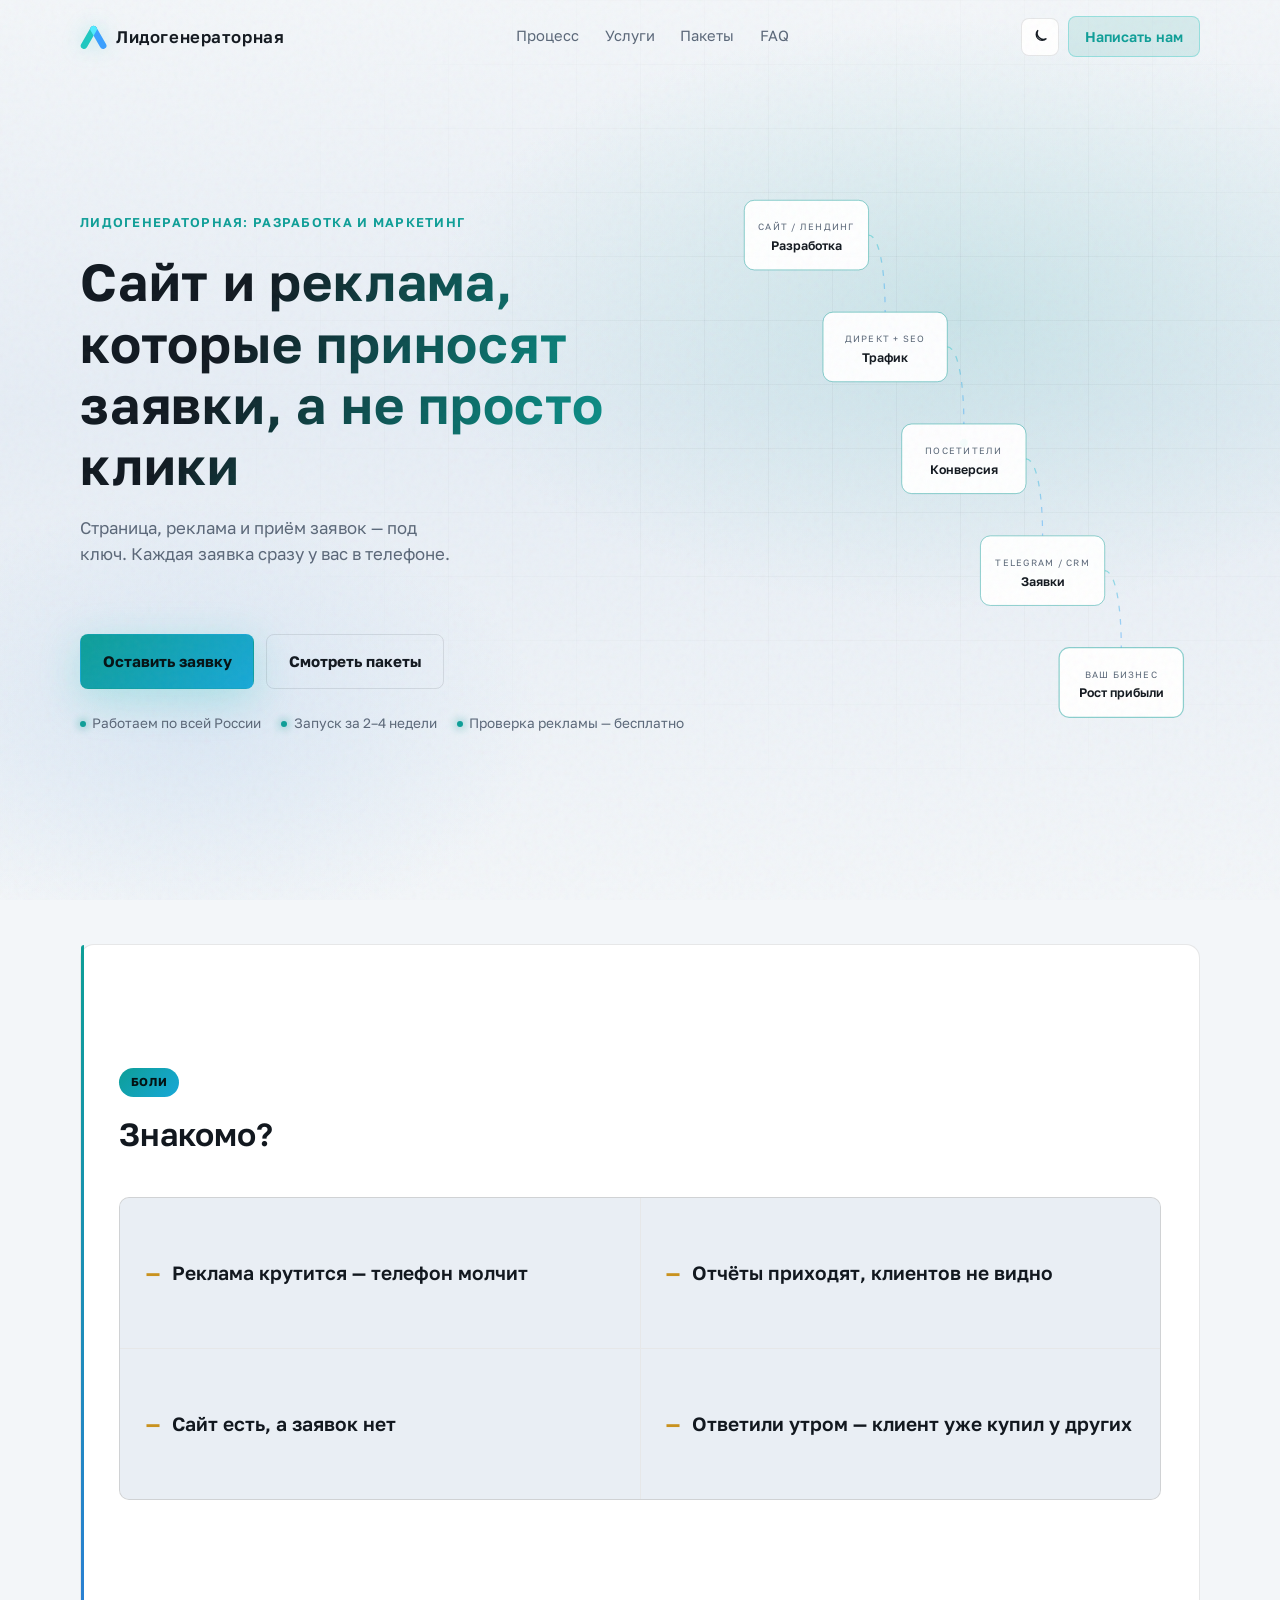
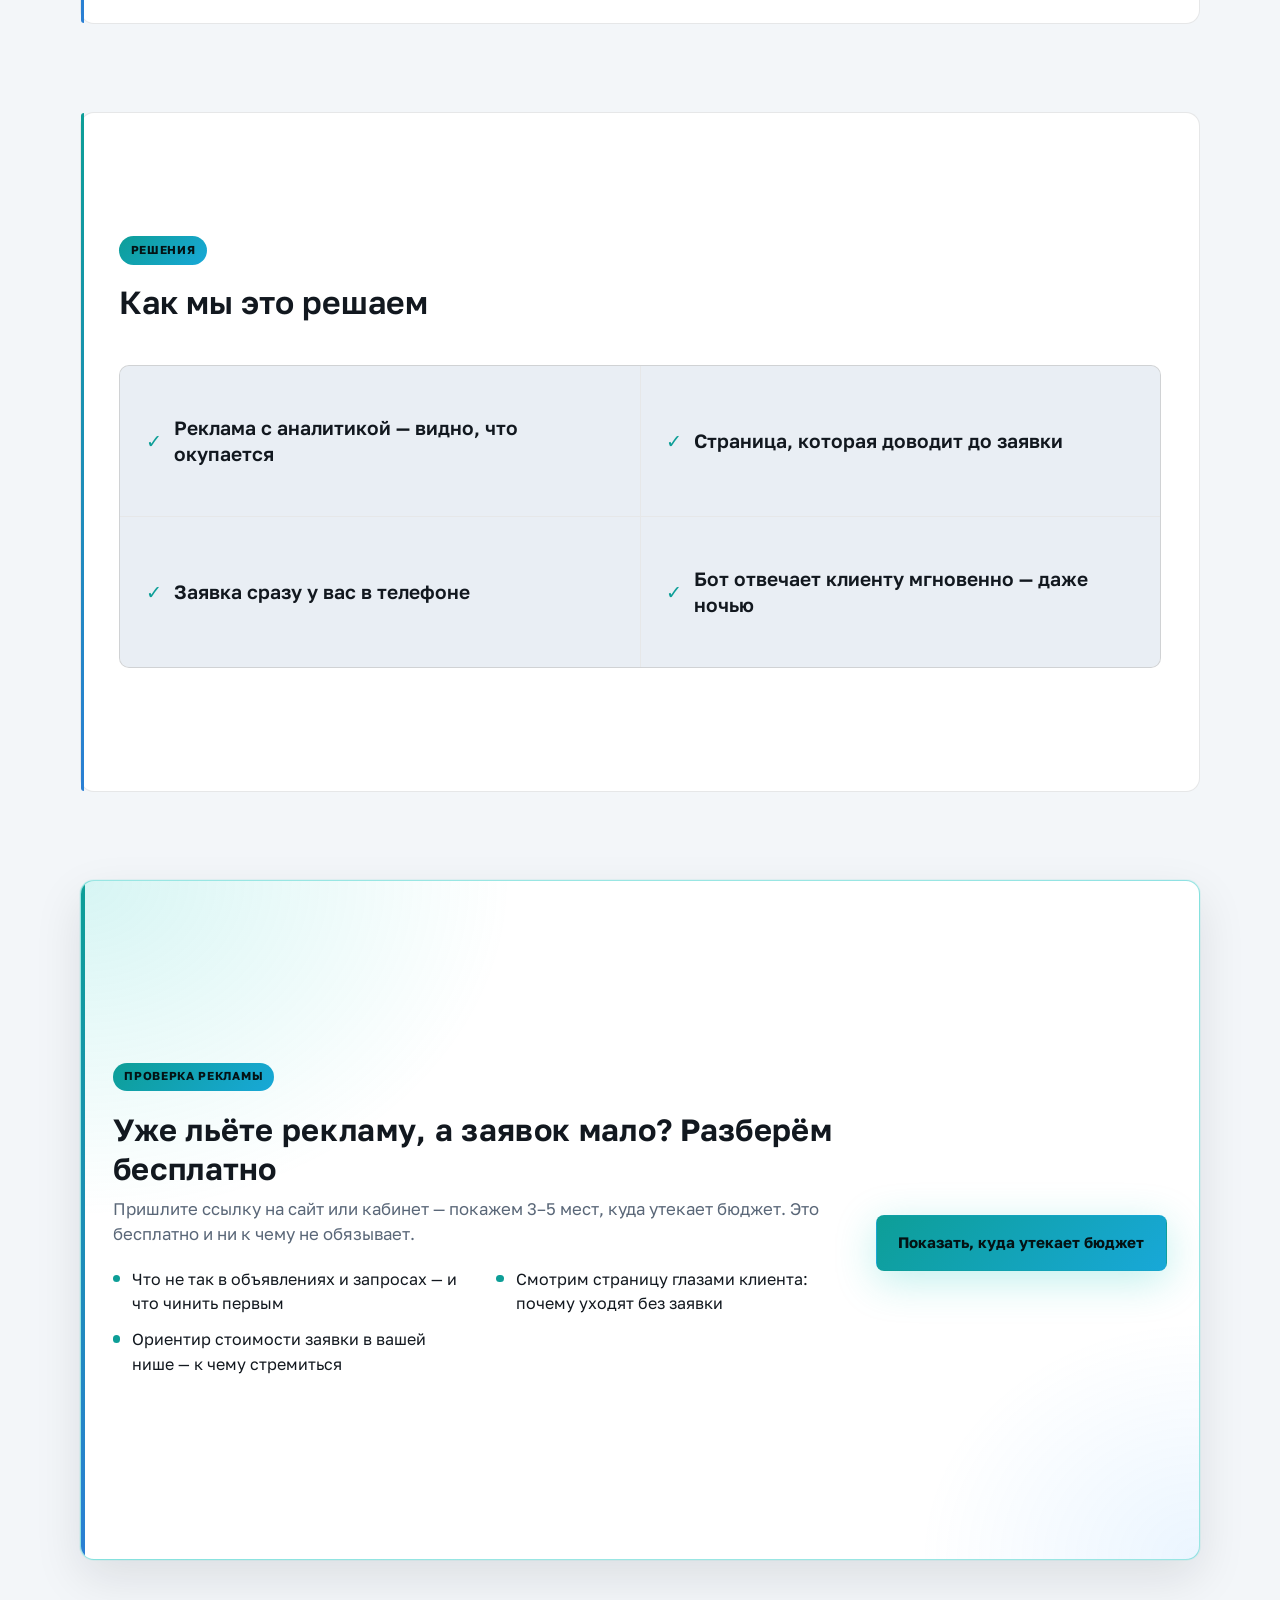
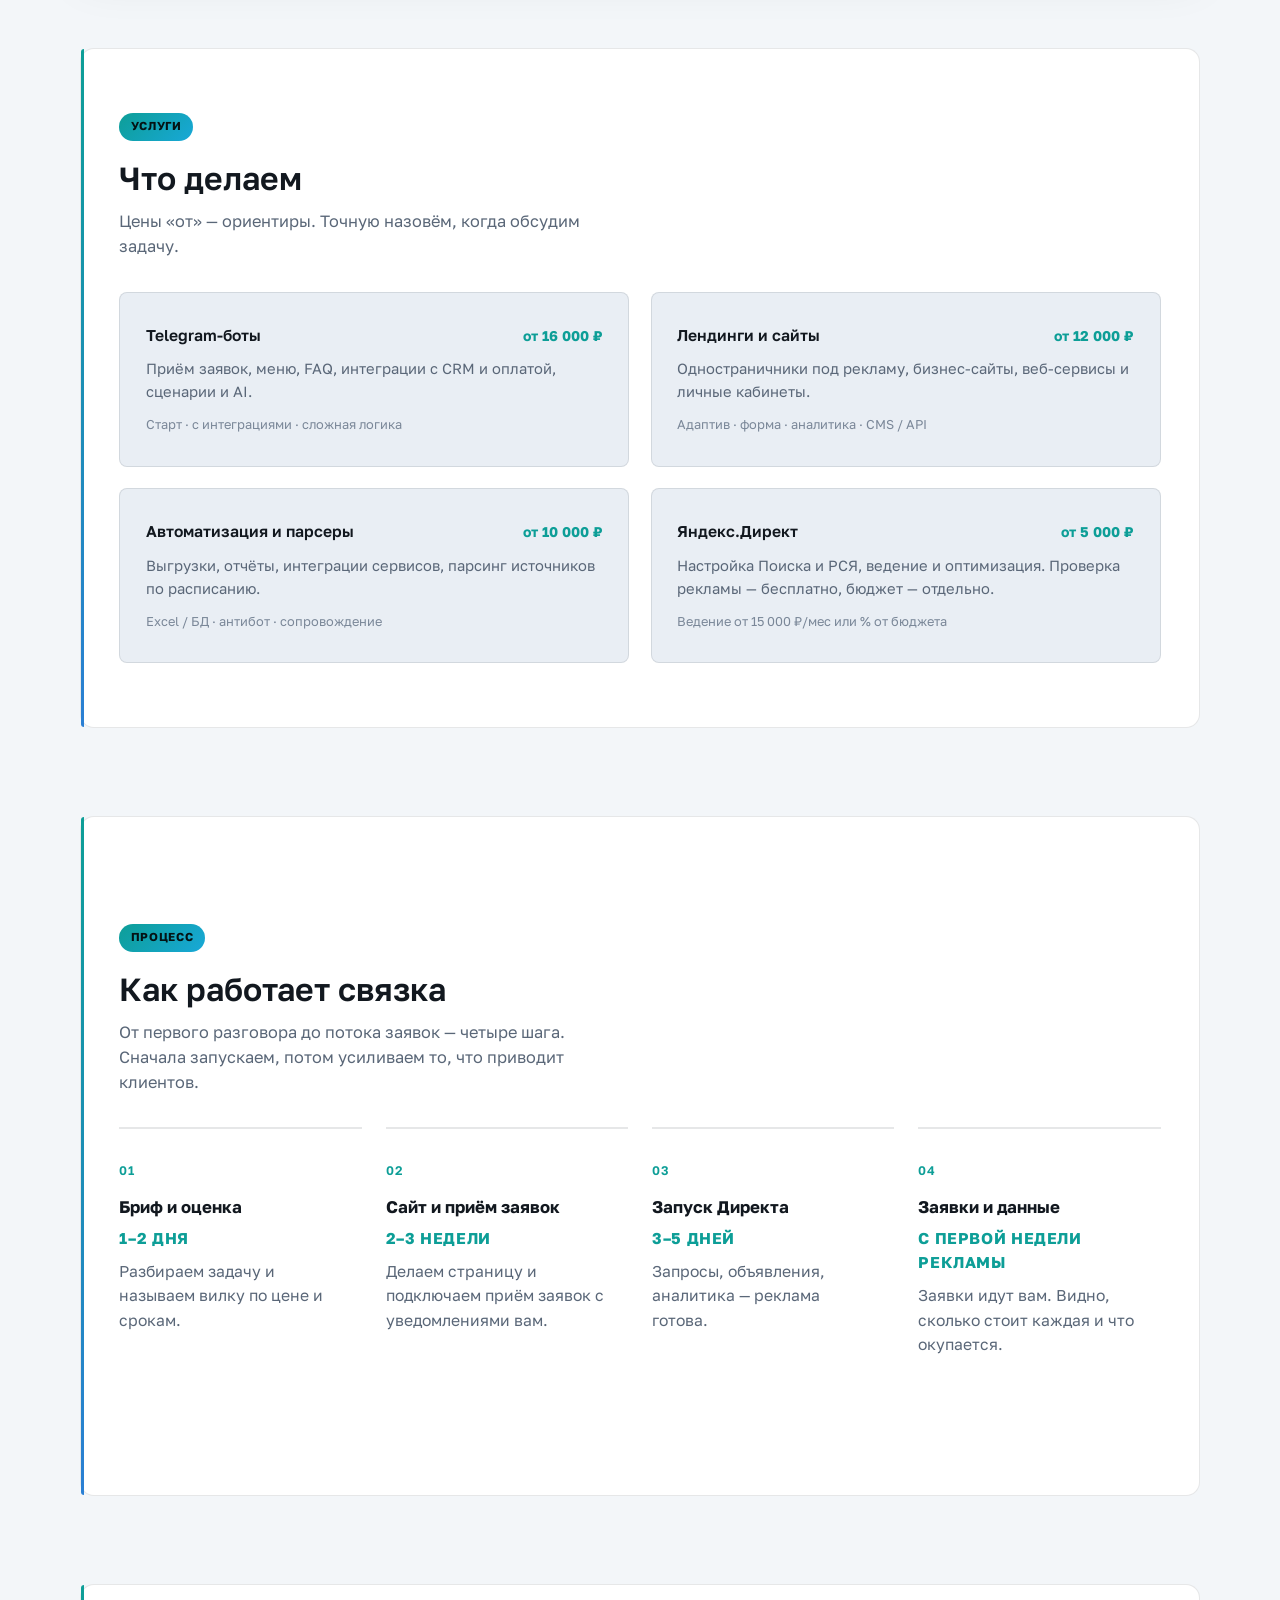
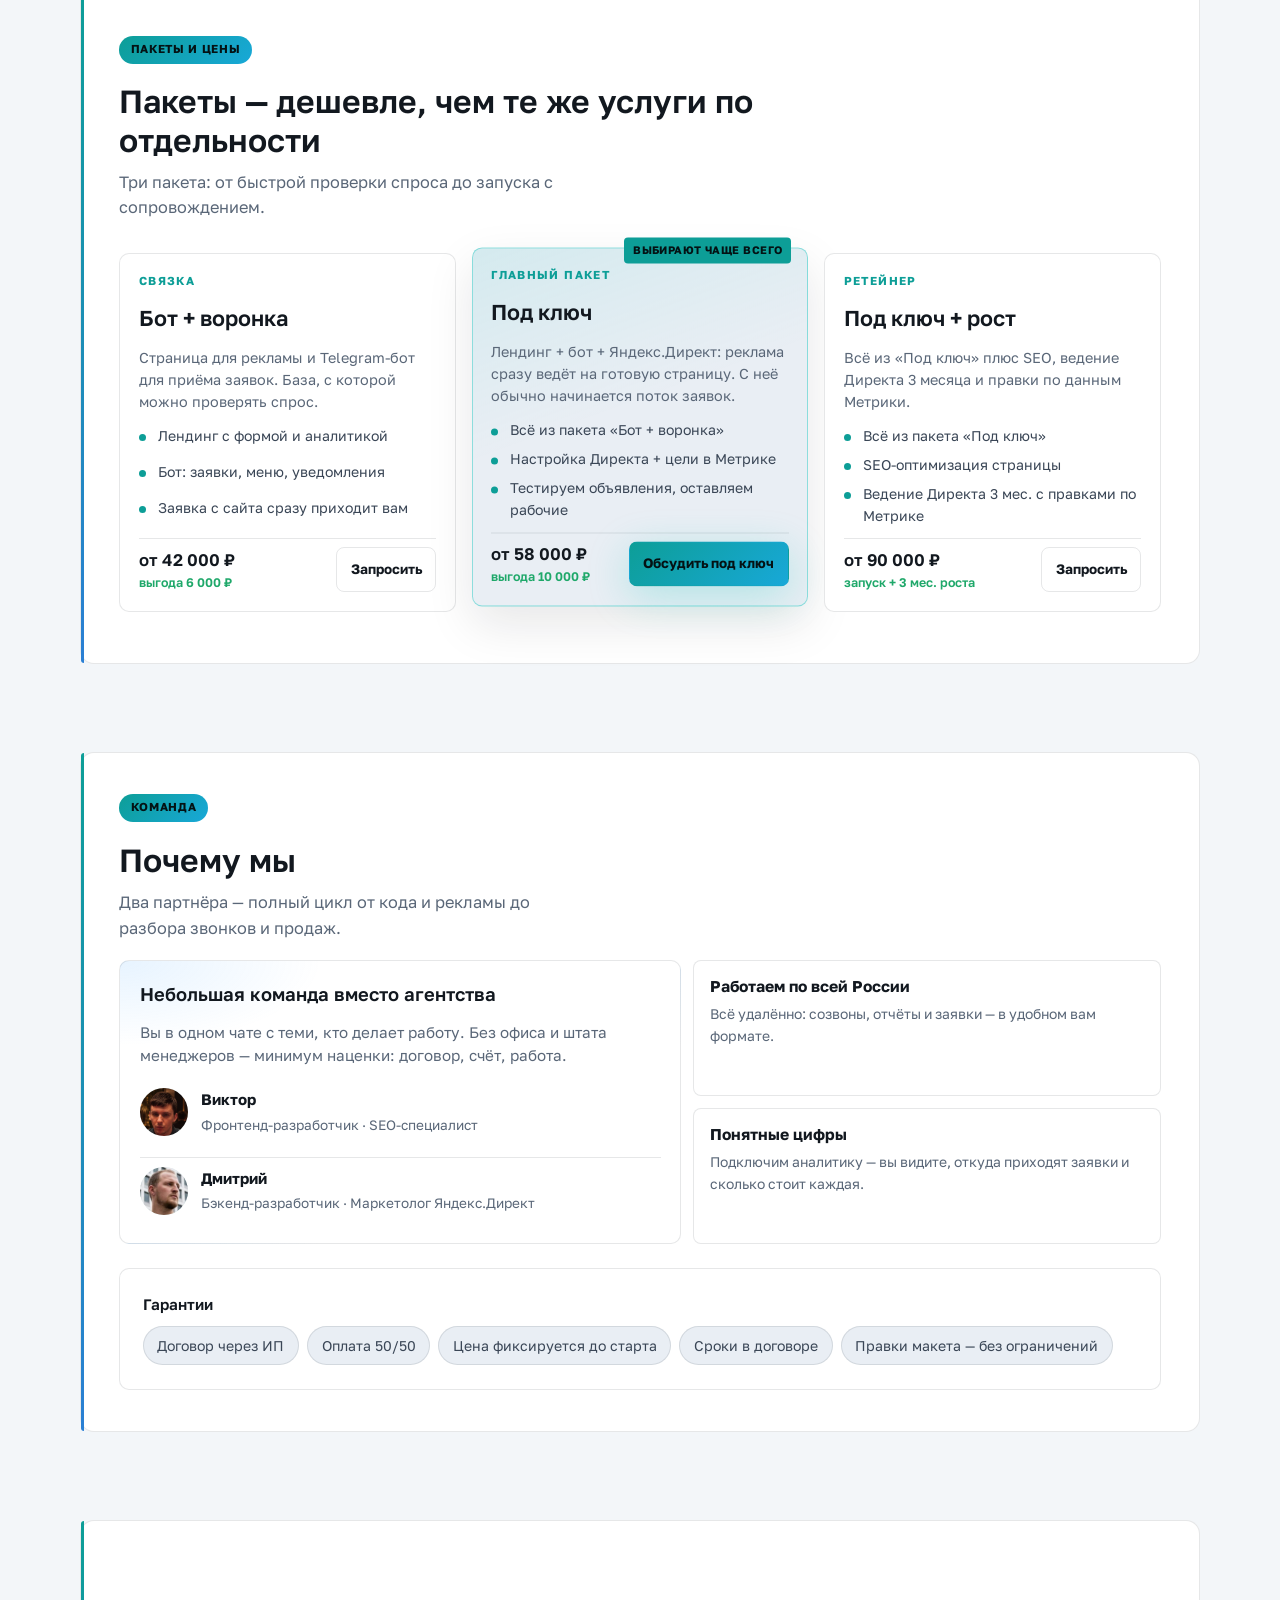
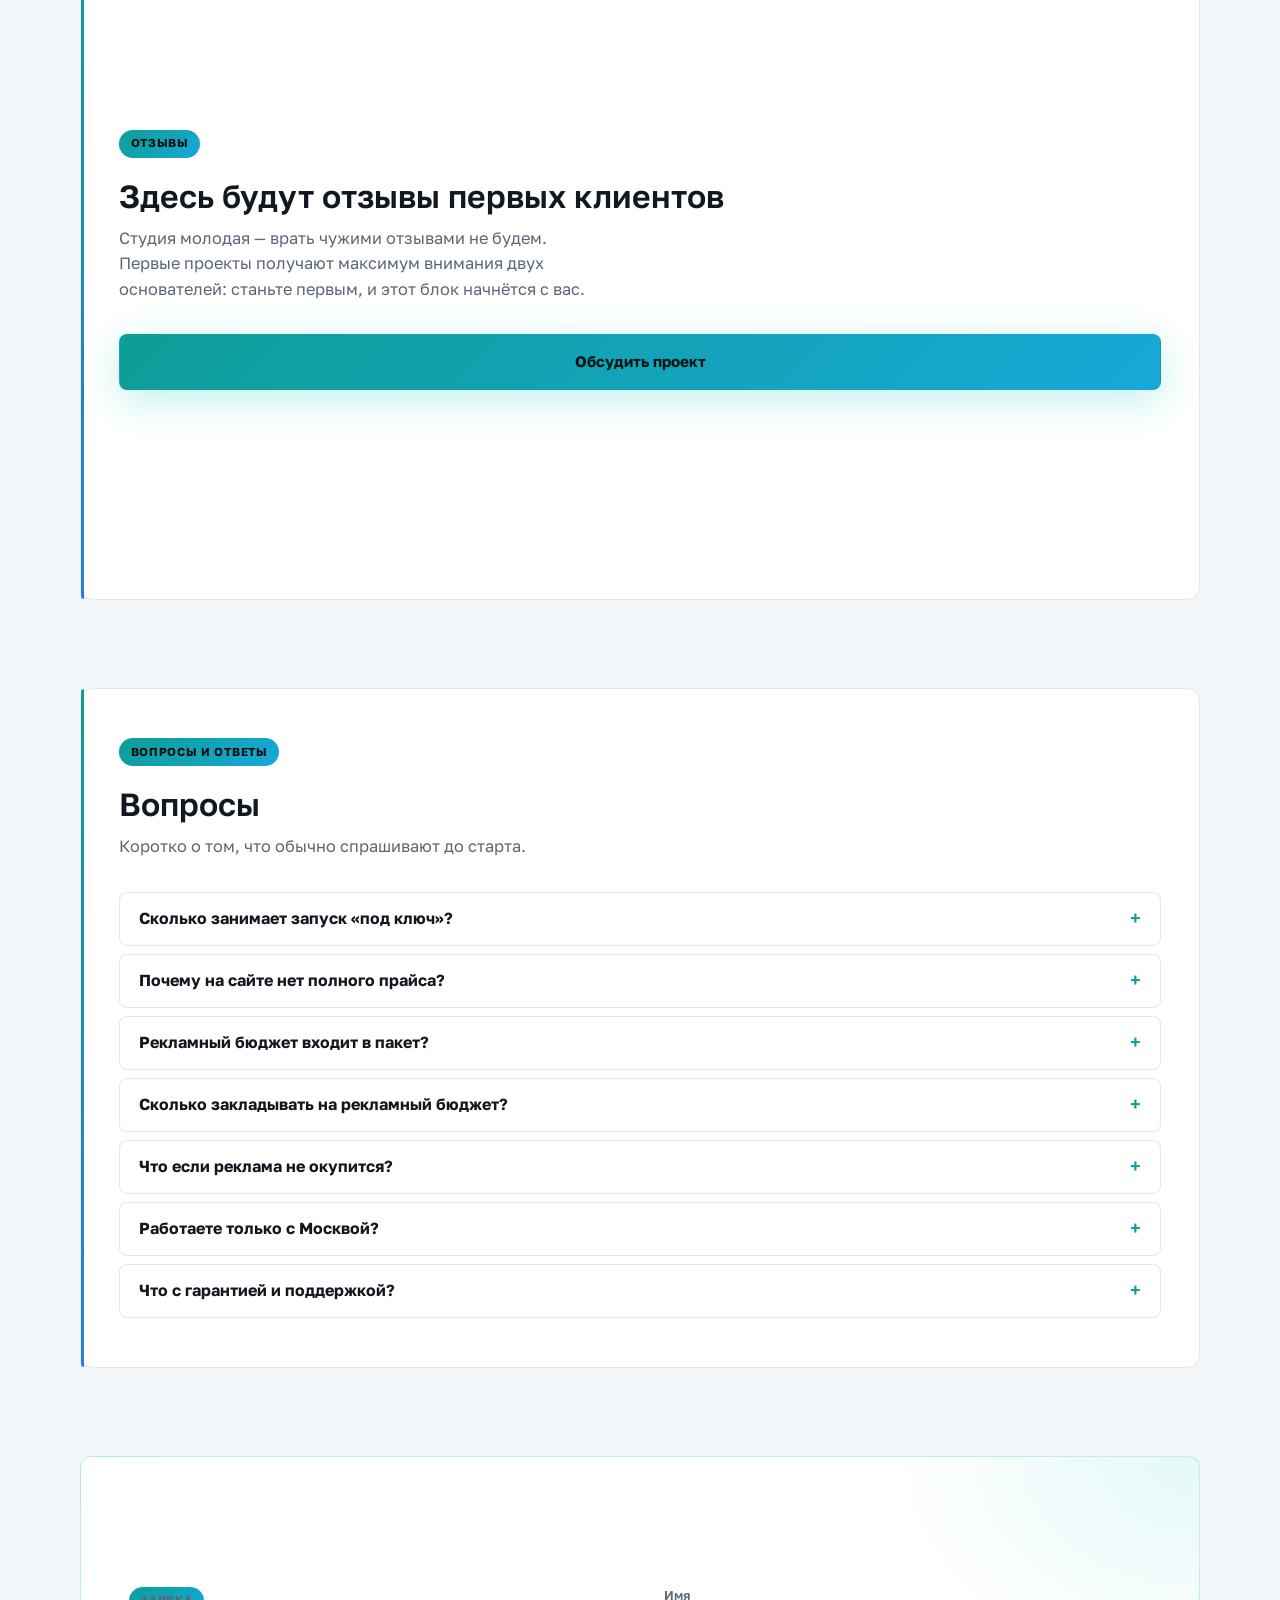
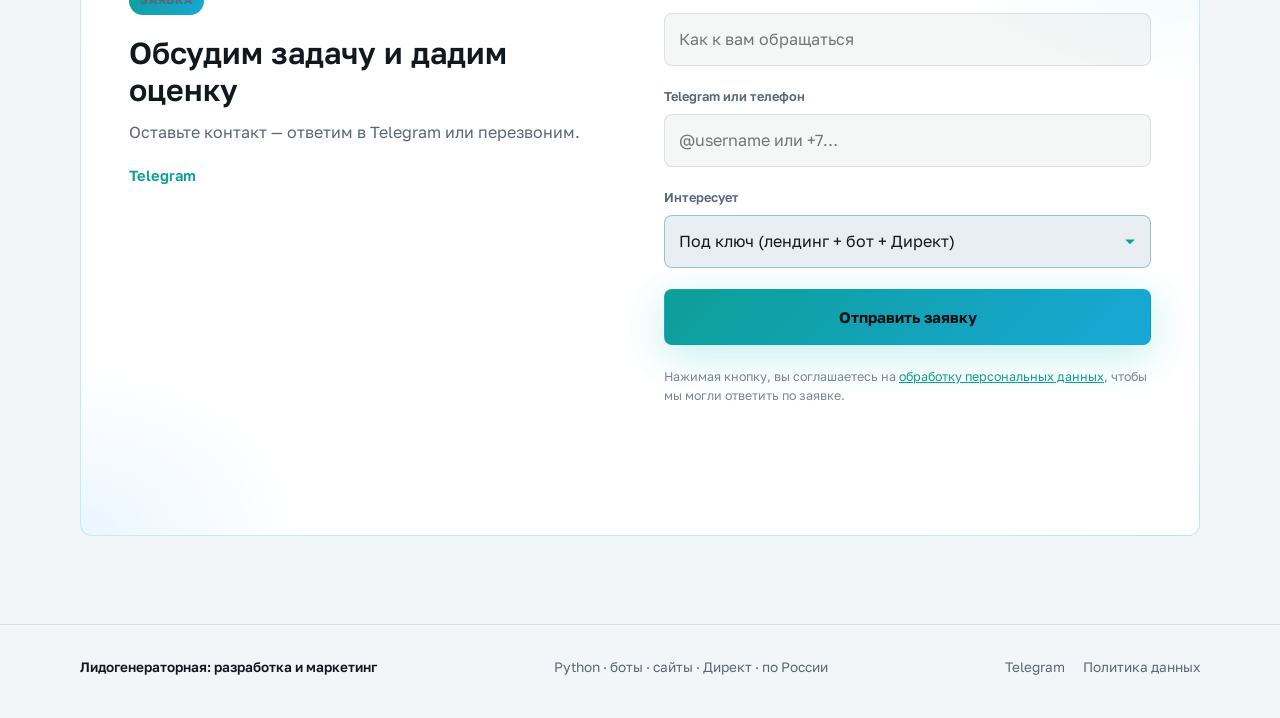
==== index.html @ 4dd4e7aa "Новая структура: боли -> решения -> проверка -> услуги -> процесс -> пакеты -> команда -> отзывы -> " ====
<!DOCTYPE html>
<html lang="ru">
<head>
  <meta charset="utf-8">
  <meta name="viewport" content="width=device-width, initial-scale=1, viewport-fit=cover">
  <title>Лидогенераторная: разработка и маркетинг — сайт, бот и реклама под ключ</title>
  <meta name="description" content="Сайт или лендинг, реклама в Яндексе и SEO-продвижение под ключ. Настраиваем всё так, чтобы реклама приносила заявки, а не просто клики. Работаем по всей России.">
  <meta name="robots" content="index, follow, max-image-preview:large">
  <meta name="theme-color" content="#0a0d11" id="theme-color">
  <link rel="canonical" href="https://nexus-lab-landing.vercel.app/">
  <link rel="icon" href="img/favicon.svg" type="image/svg+xml">
  <link rel="apple-touch-icon" href="img/apple-touch-icon.png">
  <script>
    (function () {
      try {
        var stored = localStorage.getItem("theme");
        var theme = stored === "light" || stored === "dark"
          ? stored
          : (window.matchMedia("(prefers-color-scheme: light)").matches ? "light" : "dark");
        document.documentElement.setAttribute("data-theme", theme);
        var meta = document.getElementById("theme-color");
        if (meta) meta.setAttribute("content", theme === "light" ? "#f3f6f9" : "#0a0d11");
      } catch (e) {
        document.documentElement.setAttribute("data-theme", "dark");
      }
    })();
  </script>

  <!-- Open Graph -->
  <meta property="og:type" content="website">
  <meta property="og:locale" content="ru_RU">
  <meta property="og:site_name" content="Лидогенераторная">
  <meta property="og:url" content="https://nexus-lab-landing.vercel.app/">
  <meta property="og:title" content="Лидогенераторная: сайт, бот и реклама под ключ">
  <meta property="og:description" content="Лендинг, Telegram-бот и Яндекс.Директ — под ключ. Реклама приводит заявки, а не просто клики. Работаем по всей России.">
  <meta property="og:image" content="https://nexus-lab-landing.vercel.app/img/og-image.jpg">
  <meta property="og:image:width" content="1200">
  <meta property="og:image:height" content="630">
  <meta property="og:image:alt" content="Лидогенераторная — сайт, бот и реклама под ключ">

  <!-- Twitter -->
  <meta name="twitter:card" content="summary_large_image">
  <meta name="twitter:title" content="Лидогенераторная: сайт, бот и реклама под ключ">
  <meta name="twitter:description" content="Лендинг, Telegram-бот и Яндекс.Директ — под ключ. Работаем по всей России.">
  <meta name="twitter:image" content="https://nexus-lab-landing.vercel.app/img/og-image.jpg">

  <link rel="preload" href="fonts/golos-cyrillic.woff2" as="font" type="font/woff2" crossorigin>
  <link rel="stylesheet" href="style/index.css">

  <script type="application/ld+json">
  {
    "@context": "https://schema.org",
    "@graph": [
      {
        "@type": "Organization",
        "@id": "https://nexus-lab-landing.vercel.app/#organization",
        "name": "Лидогенераторная",
        "url": "https://nexus-lab-landing.vercel.app/",
        "logo": "https://nexus-lab-landing.vercel.app/img/logo-mark.png",
        "description": "Разработка сайтов и лендингов, Telegram-ботов, автоматизация и реклама в Яндекс.Директе под ключ.",
        "areaServed": "RU",
        "sameAs": ["https://t.me/batischev97"],
        "contactPoint": {
          "@type": "ContactPoint",
          "contactType": "sales",
          "url": "https://t.me/batischev97",
          "availableLanguage": "Russian"
        }
      },
      {
        "@type": "WebSite",
        "@id": "https://nexus-lab-landing.vercel.app/#website",
        "url": "https://nexus-lab-landing.vercel.app/",
        "name": "Лидогенераторная",
        "description": "Сайт или лендинг, реклама в Яндексе и SEO-продвижение под ключ.",
        "publisher": { "@id": "https://nexus-lab-landing.vercel.app/#organization" },
        "inLanguage": "ru-RU"
      },
      {
        "@type": "WebPage",
        "@id": "https://nexus-lab-landing.vercel.app/#webpage",
        "url": "https://nexus-lab-landing.vercel.app/",
        "name": "Лидогенераторная: разработка и маркетинг — сайт, бот и реклама под ключ",
        "isPartOf": { "@id": "https://nexus-lab-landing.vercel.app/#website" },
        "about": { "@id": "https://nexus-lab-landing.vercel.app/#organization" },
        "description": "Сайт или лендинг, реклама в Яндексе и SEO-продвижение под ключ. Настраиваем всё так, чтобы реклама приносила заявки, а не просто клики.",
        "inLanguage": "ru-RU"
      },
      {
        "@type": "ProfessionalService",
        "@id": "https://nexus-lab-landing.vercel.app/#service",
        "name": "Лидогенераторная",
        "url": "https://nexus-lab-landing.vercel.app/",
        "image": "https://nexus-lab-landing.vercel.app/img/og-image.jpg",
        "description": "Лендинги, Telegram-боты, автоматизация и Яндекс.Директ под ключ для малого и среднего бизнеса по всей России.",
        "provider": { "@id": "https://nexus-lab-landing.vercel.app/#organization" },
        "areaServed": {
          "@type": "Country",
          "name": "Russia"
        },
        "priceRange": "₽₽",
        "hasOfferCatalog": {
          "@type": "OfferCatalog",
          "name": "Услуги Лидогенераторной",
          "itemListElement": [
            {
              "@type": "Offer",
              "itemOffered": {
                "@type": "Service",
                "name": "Telegram-боты",
                "description": "Приём заявок, меню, FAQ, интеграции с CRM и оплатой."
              },
              "priceSpecification": {
                "@type": "PriceSpecification",
                "priceCurrency": "RUB",
                "minPrice": "16000"
              }
            },
            {
              "@type": "Offer",
              "itemOffered": {
                "@type": "Service",
                "name": "Лендинги и сайты",
                "description": "Одностраничники под рекламу, бизнес-сайты и веб-сервисы."
              },
              "priceSpecification": {
                "@type": "PriceSpecification",
                "priceCurrency": "RUB",
                "minPrice": "32000"
              }
            },
            {
              "@type": "Offer",
              "itemOffered": {
                "@type": "Service",
                "name": "Яндекс.Директ",
                "description": "Настройка Поиска и РСЯ, ведение и оптимизация. Проверка рекламы — бесплатно."
              },
              "priceSpecification": {
                "@type": "PriceSpecification",
                "priceCurrency": "RUB",
                "minPrice": "5000"
              }
            },
            {
              "@type": "Offer",
              "itemOffered": {
                "@type": "Service",
                "name": "Под ключ",
                "description": "Лендинг + бот + Яндекс.Директ: реклама ведёт на готовую воронку."
              },
              "priceSpecification": {
                "@type": "PriceSpecification",
                "priceCurrency": "RUB",
                "minPrice": "58000"
              }
            },
            {
              "@type": "Offer",
              "itemOffered": {
                "@type": "Service",
                "name": "Под ключ + рост",
                "description": "Лендинг, бот, Директ, SEO и ведение рекламы 3 месяца с правками по Метрике."
              },
              "priceSpecification": {
                "@type": "PriceSpecification",
                "priceCurrency": "RUB",
                "minPrice": "90000"
              }
            }
          ]
        }
      },
      {
        "@type": "FAQPage",
        "@id": "https://nexus-lab-landing.vercel.app/#faq",
        "mainEntity": [
          {
            "@type": "Question",
            "name": "Сколько занимает запуск «под ключ»?",
            "acceptedAnswer": {
              "@type": "Answer",
              "text": "Зависит от задачи. Типичный ориентир для лендинга + бота + базовой кампании — от 2–4 недель после брифа и предоплаты. Точные сроки фиксируем в договоре."
            }
          },
          {
            "@type": "Question",
            "name": "Почему на сайте нет полного прайса?",
            "acceptedAnswer": {
              "@type": "Answer",
              "text": "Нижние планки есть в блоке услуг и пакетов. Финальная цена зависит от объёма, интеграций и гео. Бесплатно оценим задачу и назовём вилку под ваш бюджет."
            }
          },
          {
            "@type": "Question",
            "name": "Рекламный бюджет входит в пакет?",
            "acceptedAnswer": {
              "@type": "Answer",
              "text": "Нет. Оплата настройки и ведения — нам, бюджет на показы — в кабинете Яндекса отдельно. Ведение: фикс от 15 000 ₽/мес или 10–15% от бюджета — что больше."
            }
          },
          {
            "@type": "Question",
            "name": "Сколько закладывать на рекламный бюджет?",
            "acceptedAnswer": {
              "@type": "Answer",
              "text": "Зависит от региона и ниши. Тестовый бюджет обычно от 20–30 тыс. ₽/мес. Бюджет платится напрямую Яндексу, не нам."
            }
          },
          {
            "@type": "Question",
            "name": "Что если реклама не окупится?",
            "acceptedAnswer": {
              "@type": "Answer",
              "text": "Гарантировать продажи не может никто. Но тест на данных за 2–4 недели покажет стоимость заявки — дальше решение по цифрам, а не по обещаниям."
            }
          },
          {
            "@type": "Question",
            "name": "Работаете только с Москвой?",
            "acceptedAnswer": {
              "@type": "Answer",
              "text": "Нет, работаем по всей России удалённо. Рекламу настраиваем на ваш город или на регионы, где есть ваши клиенты."
            }
          },
          {
            "@type": "Question",
            "name": "Что с гарантией и поддержкой?",
            "acceptedAnswer": {
              "@type": "Answer",
              "text": "Гарантию и сроки обсуждаем индивидуально. Доработки готовых проектов — от 1 600 ₽/час. Сопровождение можно заложить отдельно."
            }
          }
        ]
      }
    ]
  }
  </script>
</head>
<body>
  <div class="noise" aria-hidden="true"></div>

  <header class="nav" id="nav">
    <div class="wrap nav__inner">
      <a class="logo" href="#top" data-i18n-aria="logo.aria" aria-label="Лидогенераторная — наверх">
        <svg class="logo__mark" viewBox="0 0 32 32" fill="none" aria-hidden="true">
          <g style="isolation:isolate">
            <path d="M4.8 26.6 L16 7.2" stroke="#1ec8c0" stroke-width="7.8" stroke-linecap="round"/>
            <path d="M27.2 26.6 L16 7.2" stroke="#3aa0ff" stroke-width="7.8" stroke-linecap="round" style="mix-blend-mode:screen"/>
          </g>
        </svg>
        <span class="logo__text">Лидогенераторная</span>
      </a>
      <nav class="nav__links" data-i18n-aria="nav.aria" aria-label="Разделы">
        <a href="#how">Процесс</a>
        <a href="#services" data-i18n="nav.services">Услуги</a>
        <a href="#packages" data-i18n="nav.packages">Пакеты</a>
        <a href="#faq" data-i18n="nav.faq">FAQ</a>
      </nav>
      <div class="nav__actions">
        <button class="theme-toggle" type="button" data-theme-toggle aria-label="Переключить тему">
          <svg class="theme-toggle__icon theme-toggle__icon--sun" viewBox="0 0 24 24" fill="none" stroke="currentColor" stroke-width="1.8" aria-hidden="true">
            <circle cx="12" cy="12" r="4"/>
            <path d="M12 2v2M12 20v2M4.9 4.9l1.4 1.4M17.7 17.7l1.4 1.4M2 12h2M20 12h2M4.9 19.1l1.4-1.4M17.7 6.3l1.4-1.4"/>
          </svg>
          <svg class="theme-toggle__icon theme-toggle__icon--moon" viewBox="0 0 24 24" fill="none" stroke="currentColor" stroke-width="1.8" aria-hidden="true">
            <path d="M21 14.5A8.5 8.5 0 0 1 9.5 3 7 7 0 1 0 21 14.5z"/>
          </svg>
        </button>
        <a class="nav__cta" href="#lead">Написать нам</a>
      </div>
    </div>
  </header>

  <main id="top">
    <section class="hero" aria-labelledby="hero-title">
      <div class="hero__bg" aria-hidden="true"></div>
      <div class="hero__visual" aria-hidden="true">
        <div class="hero__grid"></div>
      </div>

      <div class="wrap hero__inner">
      <div class="hero__copy">
        <p class="hero__eyebrow" data-i18n="hero.eyebrow">Лидогенераторная: разработка и маркетинг</p>
        <h1 id="hero-title" data-i18n="hero.title">Сайт и реклама, которые приносят заявки, а не просто клики</h1>
        <p class="hero__lead" data-i18n="hero.lead">
          Страница, реклама и приём заявок — под ключ. Каждая заявка сразу у вас в телефоне.
        </p>
      </div>

      <div class="hero__side" aria-hidden="true">
        <svg class="hero__flow" viewBox="0 0 560 680" fill="none" xmlns="http://www.w3.org/2000/svg">
          <defs>
            <linearGradient id="g1" x1="0" y1="0" x2="1" y2="1">
              <stop offset="0%" stop-color="#1ec8c0"/>
              <stop offset="100%" stop-color="#3aa0ff"/>
            </linearGradient>
          </defs>

          <path id="hero-flow-track" d="M85 52 L160 52 C172 52, 180 90, 180 145 L180 187 L255 187 C267 187, 275 225, 275 280 L275 322 L350 322 C362 322, 370 360, 370 415 L370 457 L445 457 C457 457, 465 495, 465 550 L465 592 L530 592" fill="none" stroke="none" pointer-events="none"/>
          <path class="flow-line" d="M160 52 C 172 52, 180 90, 180 145" stroke="url(#g1)" stroke-width="1.5" fill="none" opacity="0.45"/>
          <path class="flow-line" d="M255 187 C 267 187, 275 225, 275 280" stroke="url(#g1)" stroke-width="1.5" fill="none" opacity="0.45"/>
          <path class="flow-line" d="M350 322 C 362 322, 370 360, 370 415" stroke="url(#g1)" stroke-width="1.5" fill="none" opacity="0.45"/>
          <path class="flow-line" d="M445 457 C 457 457, 465 495, 465 550" stroke="url(#g1)" stroke-width="1.5" fill="none" opacity="0.45"/>

          <circle class="flow-dot" cx="85" cy="52" r="5" fill="#1ec8c0" opacity="0"/>

          <g class="flow-card flow-card--1">
            <rect x="10" y="10" width="150" height="84" rx="12" stroke="rgba(30,200,192,0.5)" stroke-width="1.2" fill="rgba(18,23,30,0.96)"/>
            <text x="85" y="46" text-anchor="middle" fill="#9aa6b5" font-family="Golos Text,sans-serif" font-size="11" letter-spacing="1.5">САЙТ / ЛЕНДИНГ</text>
            <text x="85" y="70" text-anchor="middle" fill="#eef2f6" font-family="Golos Text,sans-serif" font-size="15" font-weight="600">Разработка</text>
          </g>

          <g class="flow-card flow-card--2">
            <rect x="105" y="145" width="150" height="84" rx="12" stroke="rgba(30,200,192,0.5)" stroke-width="1.2" fill="rgba(18,23,30,0.96)"/>
            <text x="180" y="181" text-anchor="middle" fill="#9aa6b5" font-family="Golos Text,sans-serif" font-size="11" letter-spacing="1.5">ДИРЕКТ + SEO</text>
            <text x="180" y="205" text-anchor="middle" fill="#eef2f6" font-family="Golos Text,sans-serif" font-size="15" font-weight="600">Трафик</text>
          </g>

          <g class="flow-card flow-card--3">
            <rect x="200" y="280" width="150" height="84" rx="12" stroke="rgba(30,200,192,0.5)" stroke-width="1.2" fill="rgba(18,23,30,0.96)"/>
            <text x="275" y="316" text-anchor="middle" fill="#9aa6b5" font-family="Golos Text,sans-serif" font-size="11" letter-spacing="1.5">ПОСЕТИТЕЛИ</text>
            <text x="275" y="340" text-anchor="middle" fill="#eef2f6" font-family="Golos Text,sans-serif" font-size="15" font-weight="600">Конверсия</text>
          </g>

          <g class="flow-card flow-card--4">
            <rect x="295" y="415" width="150" height="84" rx="12" stroke="rgba(30,200,192,0.5)" stroke-width="1.2" fill="rgba(18,23,30,0.96)"/>
            <text x="370" y="451" text-anchor="middle" fill="#9aa6b5" font-family="Golos Text,sans-serif" font-size="11" letter-spacing="1.5">TELEGRAM / CRM</text>
            <text x="370" y="475" text-anchor="middle" fill="#eef2f6" font-family="Golos Text,sans-serif" font-size="15" font-weight="600">Заявки</text>
          </g>

          <g class="flow-card flow-card--5">
            <rect x="390" y="550" width="150" height="84" rx="12" stroke="rgba(30,200,192,0.65)" stroke-width="1.5" fill="rgba(18,23,30,0.96)"/>
            <text x="465" y="586" text-anchor="middle" fill="#9aa6b5" font-family="Golos Text,sans-serif" font-size="11" letter-spacing="1.5">ВАШ БИЗНЕС</text>
            <text x="465" y="610" text-anchor="middle" fill="#eef2f6" font-family="Golos Text,sans-serif" font-size="15" font-weight="600">Рост прибыли</text>
          </g>
        </svg>
      </div>

      <div class="hero__actions">
        <div class="btn-row">
          <a class="btn btn--primary" href="#lead" data-i18n="hero.ctaAudit">Оставить заявку</a>
          <a class="btn btn--ghost" href="#packages" data-i18n="hero.ctaPackages">Смотреть пакеты</a>
        </div>
        <div class="hero__meta">
          <span><i class="dot" aria-hidden="true"></i> <span data-i18n="hero.meta1">Работаем по всей России</span></span>
          <span><i class="dot" aria-hidden="true"></i> <span data-i18n="hero.meta2">Запуск за 2–4 недели</span></span>
          <span><i class="dot" aria-hidden="true"></i> <span data-i18n="hero.meta3">Проверка рекламы — бесплатно</span></span>
        </div>
      </div>
      </div>
    </section>

    <!-- БОЛИ -->
    <section class="value" id="pain" aria-labelledby="pain-title">
      <div class="wrap">
        <div class="panel reveal">
        <p class="panel__badge">Боли</p>
        <div class="section-head">
          <h2 id="pain-title">Знакомо?</h2>
        </div>
        <div class="tiles">
          <div class="tile">Реклама крутится — телефон молчит</div>
          <div class="tile">Отчёты приходят, клиентов не видно</div>
          <div class="tile">Сайт есть, а заявок нет</div>
          <div class="tile">Ответили утром — клиент уже купил у других</div>
        </div>
        </div>
      </div>
    </section>

    <!-- РЕШЕНИЯ -->
    <section id="solve" aria-labelledby="solve-title">
      <div class="wrap">
        <div class="panel reveal">
        <p class="panel__badge">Решения</p>
        <div class="section-head">
          <h2 id="solve-title">Как мы это решаем</h2>
        </div>
        <div class="tiles tiles--solve">
          <div class="tile">Реклама с аналитикой — видно, что окупается</div>
          <div class="tile">Страница, которая доводит до заявки</div>
          <div class="tile">Заявка сразу у вас в телефоне</div>
          <div class="tile">Бот отвечает клиенту мгновенно — даже ночью</div>
        </div>
        </div>
      </div>
    </section>

    <section class="audit" id="audit" aria-labelledby="audit-title">
      <div class="wrap">
        <div class="audit__panel reveal">
          <p class="audit__badge" data-i18n="audit.badge">Проверка рекламы</p>
          <div class="audit__row">
            <div class="audit__copy">
              <h2 id="audit-title" data-i18n="audit.title">Уже льёте рекламу, а заявок мало? Разберём бесплатно</h2>
              <p data-i18n="audit.text">Пришлите ссылку на сайт или кабинет — покажем 3–5 мест, куда утекает бюджет. Это бесплатно и ни к чему не обязывает.</p>
              <ul class="audit__list">
                <li>Что не так в объявлениях и запросах — и что чинить первым</li>
                <li>Смотрим страницу глазами клиента: почему уходят без заявки</li>
                <li>Ориентир стоимости заявки в вашей нише — к чему стремиться</li>
              </ul>
            </div>
            <a class="btn btn--primary" href="?offer=audit#lead" data-goal="audit_cta" data-i18n="audit.cta">Показать, куда утекает бюджет</a>
          </div>
        </div>
      </div>
    </section>


    <section class="services" id="services" aria-labelledby="services-title">
      <div class="wrap">
        <div class="panel reveal">
        <p class="panel__badge">Услуги</p>
        <div class="section-head">
          <h2 id="services-title" data-i18n="services.title">Что делаем</h2>
          <p data-i18n="services.lead">Цены «от» — ориентиры. Точную назовём, когда обсудим задачу.</p>
        </div>
        <div class="services__grid reveal">
          <article class="service">
            <div class="service__top">
              <h3 data-i18n="svc.1.t">Telegram-боты</h3>
              <span class="service__price" data-i18n="svc.1.price">от 16 000 ₽</span>
            </div>
            <p data-i18n="svc.1.p">Приём заявок, меню, FAQ, интеграции с CRM и оплатой, сценарии и AI.</p>
            <span class="service__note" data-i18n="svc.1.note">Старт · с интеграциями · сложная логика</span>
          </article>
          <article class="service">
            <div class="service__top">
              <h3 data-i18n="svc.2.t">Лендинги и сайты</h3>
              <span class="service__price" data-i18n="svc.2.price">от 12 000 ₽</span>
            </div>
            <p data-i18n="svc.2.p">Одностраничники под рекламу, бизнес-сайты, веб-сервисы и личные кабинеты.</p>
            <span class="service__note" data-i18n="svc.2.note">Адаптив · форма · аналитика · CMS / API</span>
          </article>
          <article class="service">
            <div class="service__top">
              <h3 data-i18n="svc.3.t">Автоматизация и парсеры</h3>
              <span class="service__price" data-i18n="svc.3.price">от 10 000 ₽</span>
            </div>
            <p data-i18n="svc.3.p">Выгрузки, отчёты, интеграции сервисов, парсинг источников по расписанию.</p>
            <span class="service__note" data-i18n="svc.3.note">Excel / БД · антибот · сопровождение</span>
          </article>
          <article class="service">
            <div class="service__top">
              <h3 data-i18n="svc.4.t">Яндекс.Директ</h3>
              <span class="service__price" data-i18n="svc.4.price">от 5 000 ₽</span>
            </div>
            <p data-i18n="svc.4.p">Настройка Поиска и РСЯ, ведение и оптимизация. Проверка рекламы — бесплатно, бюджет — отдельно.</p>
            <span class="service__note" data-i18n="svc.4.note">Ведение от 15 000 ₽/мес или % от бюджета</span>
          </article>
        </div>
        </div>
      </div>
    </section>


    <section id="how" aria-labelledby="how-title">
      <div class="wrap">
        <div class="panel reveal">
        <p class="panel__badge">Процесс</p>
        <div class="section-head">
          <h2 id="how-title" data-i18n="how.title">Как работает связка</h2>
          <p data-i18n="how.lead">От первого разговора до потока заявок — четыре шага. Сначала запускаем, потом усиливаем то, что приводит клиентов.</p>
        </div>
        <div class="steps__track reveal">
          <article class="step">
            <h3 data-i18n="how.1.t">Бриф и оценка</h3>
            <p class="step__time" data-i18n="how.1.time">1–2 дня</p>
            <p data-i18n="how.1.p">Разбираем задачу и называем вилку по цене и срокам.</p>
          </article>
          <article class="step">
            <h3 data-i18n="how.2.t">Сайт и приём заявок</h3>
            <p class="step__time" data-i18n="how.2.time">2–3 недели</p>
            <p data-i18n="how.2.p">Делаем страницу и подключаем приём заявок с уведомлениями вам.</p>
          </article>
          <article class="step">
            <h3 data-i18n="how.3.t">Запуск Директа</h3>
            <p class="step__time" data-i18n="how.3.time">3–5 дней</p>
            <p data-i18n="how.3.p">Запросы, объявления, аналитика — реклама готова.</p>
          </article>
          <article class="step">
            <h3 data-i18n="how.4.t">Заявки и данные</h3>
            <p class="step__time" data-i18n="how.4.time">с первой недели рекламы</p>
            <p data-i18n="how.4.p">Заявки идут вам. Видно, сколько стоит каждая и что окупается.</p>
          </article>
        </div>
        </div>
      </div>
    </section>


    <section id="packages" aria-labelledby="packages-title">
      <div class="wrap">
        <div class="panel reveal">
        <p class="panel__badge">Пакеты и цены</p>
        <div class="section-head">
          <h2 id="packages-title" data-i18n="packages.title">Пакеты — дешевле, чем те же услуги по отдельности</h2>
          <p data-i18n="packages.lead">Три пакета: от быстрой проверки спроса до запуска с сопровождением.</p>
        </div>
        <div class="packages__grid reveal">
          <article class="pack">
            <div class="pack__label" data-i18n="pack.1.label">Связка</div>
            <h3 data-i18n="pack.1.t">Бот + воронка</h3>
            <p class="pack__desc" data-i18n="pack.1.desc">Страница для рекламы и Telegram-бот для приёма заявок. База, с которой можно проверять спрос.</p>
            <ul>
              <li data-i18n="pack.1.li1">Лендинг с формой и аналитикой</li>
              <li data-i18n="pack.1.li2">Бот: заявки, меню, уведомления</li>
              <li data-i18n="pack.1.li3">Заявка с сайта сразу приходит вам</li>
            </ul>
            <div class="pack__foot">
              <div>
                <div class="pack__price" data-i18n="pack.1.price">от 42 000 ₽</div>
                <div class="pack__save" data-i18n="pack.1.save">выгода 6 000 ₽</div>
              </div>
              <a class="btn btn--ghost" href="?offer=funnel#lead" data-i18n="pack.1.cta">Запросить</a>
            </div>
          </article>
          <article class="pack pack--featured">
            <div class="pack__badge" data-i18n="pack.2.badge">Выбирают чаще всего</div>
            <div class="pack__label" data-i18n="pack.2.label">Главный пакет</div>
            <h3 data-i18n="pack.2.t">Под ключ</h3>
            <p class="pack__desc" data-i18n="pack.2.desc">Лендинг + бот + Яндекс.Директ: реклама сразу ведёт на готовую страницу. С неё обычно начинается поток заявок.</p>
            <ul>
              <li data-i18n="pack.2.li1">Всё из пакета «Бот + воронка»</li>
              <li data-i18n="pack.2.li2">Настройка Директа + цели в Метрике</li>
              <li data-i18n="pack.2.li4">Тестируем объявления, оставляем рабочие</li>
            </ul>
            <div class="pack__foot">
              <div>
                <div class="pack__price" data-i18n="pack.2.price">от 58 000 ₽</div>
                <div class="pack__save" data-i18n="pack.2.save">выгода 10 000 ₽</div>
              </div>
              <a class="btn btn--primary" href="?offer=turnkey#lead" data-i18n="pack.2.cta">Обсудить под ключ</a>
            </div>
          </article>
          <article class="pack">
            <div class="pack__label" data-i18n="pack.3.label">Ретейнер</div>
            <h3 data-i18n="pack.3.t">Под ключ + рост</h3>
            <p class="pack__desc" data-i18n="pack.3.desc">Всё из «Под ключ» плюс SEO, ведение Директа 3 месяца и правки по данным Метрики.</p>
            <ul>
              <li data-i18n="pack.3.li1">Всё из пакета «Под ключ»</li>
              <li data-i18n="pack.3.li2">SEO-оптимизация страницы</li>
              <li data-i18n="pack.3.li3">Ведение Директа 3 мес. с правками по Метрике</li>
            </ul>
            <div class="pack__foot">
              <div>
                <div class="pack__price" data-i18n="pack.3.price">от 90 000 ₽</div>
                <div class="pack__save" data-i18n="pack.3.save">запуск + 3 мес. роста</div>
              </div>
              <a class="btn btn--ghost" href="?offer=growth#lead" data-i18n="pack.3.cta">Запросить</a>
            </div>
          </article>
        </div>
        </div>
      </div>
    </section>


    <section id="why" aria-labelledby="why-title">
      <div class="wrap">
        <div class="panel reveal">
        <p class="panel__badge">Команда</p>
        <div class="section-head">
          <h2 id="why-title" data-i18n="why.title">Почему мы</h2>
          <p data-i18n="why.lead">Два партнёра — полный цикл от кода и рекламы до разбора звонков и продаж.</p>
        </div>
        <div class="why__grid reveal">
          <div class="why__story">
            <h3 data-i18n="why.story.t">Небольшая команда вместо агентства</h3>
            <p data-i18n="why.story.p">Вы в одном чате с теми, кто делает работу. Без офиса и штата менеджеров — минимум наценки: договор, счёт, работа.</p>
            <div class="partners">
              <div class="partner">
                <div class="partner__avatar">
                  <img src="img/viktor.jpg" data-i18n-alt="why.v.alt" alt="Виктор — фронтенд-разработчик и SEO-специалист" width="64" height="64" loading="lazy" decoding="async" onerror="this.remove()">В
                </div>
                <div>
                  <strong>Виктор</strong>
                  <span data-i18n="why.v.role">Фронтенд-разработчик · SEO-специалист</span>
                </div>
              </div>
              <div class="partner">
                <div class="partner__avatar">
                  <img src="img/dmitry.jpg" data-i18n-alt="why.d.alt" alt="Дмитрий — бэкенд-разработчик и маркетолог Яндекс.Директ" width="64" height="64" loading="lazy" decoding="async" onerror="this.remove()">Д
                </div>
                <div>
                  <strong>Дмитрий</strong>
                  <span data-i18n="why.d.role">Бэкенд-разработчик · Маркетолог Яндекс.Директ</span>
                </div>
              </div>
            </div>
          </div>
          <div class="why__points">
            <div class="point">
              <h3 data-i18n="why.p2.t">Работаем по всей России</h3>
              <p data-i18n="why.p2.p">Всё удалённо: созвоны, отчёты и заявки — в удобном вам формате.</p>
            </div>
            <div class="point">
              <h3 data-i18n="why.p3.t">Понятные цифры</h3>
              <p data-i18n="why.p3.p">Подключим аналитику — вы видите, откуда приходят заявки и сколько стоит каждая.</p>
            </div>
          </div>
        </div>
        <div class="guarantees reveal">
          <h3 class="guarantees__title" data-i18n="guarantees.title">Гарантии</h3>
          <ul class="guarantees__list">
            <li>Договор через ИП</li>
            <li>Оплата 50/50</li>
            <li>Цена фиксируется до старта</li>
            <li>Сроки в договоре</li>
            <li>Правки макета — без ограничений</li>
          </ul>
        </div>
        </div>
      </div>
    </section>


    <!-- ОТЗЫВЫ -->
    <section id="reviews" aria-labelledby="reviews-title">
      <div class="wrap">
        <div class="panel reveal">
        <p class="panel__badge">Отзывы</p>
        <div class="section-head">
          <h2 id="reviews-title">Здесь будут отзывы первых клиентов</h2>
          <p>Студия молодая — врать чужими отзывами не будем. Первые проекты получают максимум внимания двух основателей: станьте первым, и этот блок начнётся с вас.</p>
        </div>
        <a class="btn btn--primary" href="#lead">Обсудить проект</a>
        </div>
      </div>
    </section>

    <section class="faq" id="faq" aria-labelledby="faq-title">
      <div class="wrap">
        <div class="panel reveal">
        <p class="panel__badge">Вопросы и ответы</p>
        <div class="section-head">
          <h2 id="faq-title" data-i18n="faq.title">Вопросы</h2>
          <p data-i18n="faq.lead">Коротко о том, что обычно спрашивают до старта.</p>
        </div>
        <div class="faq__list reveal">
          <details>
            <summary data-i18n="faq.1.q">Сколько занимает запуск «под ключ»?</summary>
            <p data-i18n="faq.1.a">Зависит от задачи. Типичный ориентир для лендинга + бота + базовой кампании — от 2–4 недель после брифа и предоплаты. Точные сроки фиксируем в договоре.</p>
          </details>
          <details>
            <summary data-i18n="faq.2.q">Почему на сайте нет полного прайса?</summary>
            <p data-i18n="faq.2.a">Нижние планки есть в блоке услуг и пакетов. Финальная цена зависит от объёма, интеграций и гео. Бесплатно оценим задачу и назовём вилку под ваш бюджет.</p>
          </details>
          <details>
            <summary data-i18n="faq.3.q">Рекламный бюджет входит в пакет?</summary>
            <p data-i18n="faq.3.a">Нет. Оплата настройки и ведения — нам, бюджет на показы — в кабинете Яндекса отдельно. Ведение: фикс от 15 000 ₽/мес или 10–15% от бюджета — что больше.</p>
          </details>
          <details>
            <summary data-i18n="faq.4.q">Сколько закладывать на рекламный бюджет?</summary>
            <p data-i18n="faq.4.a">Зависит от региона и ниши. Тестовый бюджет обычно от 20–30 тыс. ₽/мес. Бюджет платится напрямую Яндексу, не нам.</p>
          </details>
          <details>
            <summary data-i18n="faq.5.q">Что если реклама не окупится?</summary>
            <p data-i18n="faq.5.a">Гарантировать продажи не может никто. Но тест на данных за 2–4 недели покажет стоимость заявки — дальше решение по цифрам, а не по обещаниям.</p>
          </details>
          <details>
            <summary data-i18n="faq.6.q">Работаете только с Москвой?</summary>
            <p data-i18n="faq.6.a">Нет, работаем по всей России удалённо. Рекламу настраиваем на ваш город или на регионы, где есть ваши клиенты.</p>
          </details>
          <details>
            <summary data-i18n="faq.7.q">Что с гарантией и поддержкой?</summary>
            <p data-i18n="faq.7.a">Гарантию и сроки обсуждаем индивидуально. Доработки готовых проектов — от 1 600 ₽/час. Сопровождение можно заложить отдельно.</p>
          </details>
        </div>
        </div>
      </div>
    </section>


    <section class="lead" id="lead" aria-labelledby="lead-title">
      <div class="wrap">
        <div class="lead__panel reveal">
          <div class="lead__copy">
            <p class="panel__badge">Заявка</p>
            <h2 id="lead-title" data-i18n="lead.title">Обсудим задачу и дадим оценку</h2>
            <p data-i18n="lead.text">Оставьте контакт — ответим в Telegram или перезвоним.</p>
            <div class="lead__contacts">
              <div>
                <a href="https://t.me/batischev97" target="_blank" rel="noopener noreferrer" data-goal="telegram_click">Telegram</a>
              </div>
              <!-- Демо-бот (Дмитрий): подставить URL и раскомментировать
              <div>
                <a class="btn btn--ghost" href="https://t.me/XXXX" target="_blank" rel="noopener noreferrer" data-goal="demo_bot_click">Потыкать демо-бота</a>
              </div>
              -->
              <!-- Телефон добавим, когда будет номер (колтрекинг / номер Виктора):
              <div class="phone-placeholder">Телефон: <strong data-calltracking-number></strong></div> -->
            </div>
          </div>

          <form class="form" id="lead-form" novalidate>
            <div class="form__success" role="status">
              Заявка принята. Ответим в ближайшее время.
            </div>
            <div class="form__fields">
              <div class="field">
                <label for="name" data-i18n="form.name">Имя</label>
                <input id="name" name="name" type="text" autocomplete="name" required data-i18n-placeholder="form.namePh" placeholder="Как к вам обращаться">
              </div>
              <div class="field">
                <label for="contact" data-i18n="form.contact">Telegram или телефон</label>
                <input id="contact" name="contact" type="text" autocomplete="tel" required data-i18n-placeholder="form.contactPh" placeholder="@username или +7…">
              </div>
              <div class="field">
                <label for="package" data-i18n="form.package">Интересует</label>
                <div class="select" data-select>
                  <select id="package" name="package">
                    <option value="turnkey" data-i18n="form.opt.turnkey">Под ключ (лендинг + бот + Директ)</option>
                    <option value="funnel" data-i18n="form.opt.funnel">Бот + воронка</option>
                    <option value="growth" data-i18n="form.opt.growth">Под ключ + рост</option>
                    <option value="audit" data-i18n="form.opt.audit">Проверка рекламы / сайта — бесплатно</option>
                    <option value="bot" data-i18n="form.opt.bot">Telegram-бот</option>
                    <option value="site" data-i18n="form.opt.site">Лендинг / сайт</option>
                    <option value="direct" data-i18n="form.opt.direct">Яндекс.Директ</option>
                    <option value="other" data-i18n="form.opt.other">Другое / автоматизация</option>
                  </select>
                </div>
              </div>
              <button class="btn btn--primary" type="submit" data-goal="lead_submit" data-i18n="form.submit">Отправить заявку</button>
              <p class="form__hint" data-i18n-html="form.hint">Нажимая кнопку, вы соглашаетесь на <a href="privacy.html">обработку персональных данных</a>, чтобы мы могли ответить по заявке.</p>
            </div>
          </form>
        </div>
      </div>
    </section>
  </main>

  <a class="sticky-cta" id="sticky-cta" href="#lead" hidden data-i18n="sticky">Написать нам</a>

  <footer>
    <div class="wrap footer__inner">
      <div class="footer__brand" data-i18n="footer.brand">Лидогенераторная: разработка и маркетинг</div>
      <div data-i18n="footer.line">Python · боты · сайты · Директ · по России</div>
      <div class="footer__links">
        <a href="https://t.me/batischev97" target="_blank" rel="noopener noreferrer">Telegram</a>
        <a href="privacy.html" data-i18n="footer.privacy">Политика данных</a>
      </div>
    </div>
  </footer>

  <script src="js/index.js"></script>
  <!--
    Calltracking: replace [data-calltracking-number] text via your provider script.
    Form backend later: Formspree / Telegram Bot API webhook.
  -->
</body>
</html>
---- style/index.css ----
/* Self-hosted fonts (cyrillic + latin) — Golos Text (ParaType), кириллица first-class */
@font-face {
  font-family: "Golos Text";
  font-style: normal;
  font-weight: 400 700;
  font-display: swap;
  src: url("../fonts/golos-cyrillic.woff2") format("woff2");
  unicode-range: U+0301, U+0400-045F, U+0490-0491, U+04B0-04B1, U+2116;
}
@font-face {
  font-family: "Golos Text";
  font-style: normal;
  font-weight: 400 700;
  font-display: swap;
  src: url("../fonts/golos-latin-ext.woff2") format("woff2");
  unicode-range: U+0100-02BA, U+02BD-02C5, U+02C7-02CC, U+02CE-02D7, U+02DD-02FF, U+0304, U+0308, U+0329, U+1D00-1DBF, U+1E00-1E9F, U+1EF2-1EFF, U+2020, U+20A0-20AB, U+20AD-20C0, U+2113, U+2C60-2C7F, U+A720-A7FF;
}
@font-face {
  font-family: "Golos Text";
  font-style: normal;
  font-weight: 400 700;
  font-display: swap;
  src: url("../fonts/golos-latin.woff2") format("woff2");
  unicode-range: U+0000-00FF, U+0131, U+0152-0153, U+02BB-02BC, U+02C6, U+02DA, U+02DC, U+0304, U+0308, U+0329, U+2000-206F, U+20AC, U+2122, U+2191, U+2193, U+2212, U+2215, U+FEFF, U+FFFD;
}

:root,
[data-theme="dark"] {
  color-scheme: dark;
  --bg: #0a0d11;
  --bg-elev: #12171e;
  --bg-soft: #181e27;
  --ink: #eef2f6;
  --ink-soft: #c5ced9;
  --muted: #9aa6b5;
  --muted-2: #6f7c8d;
  --line: rgba(255, 255, 255, 0.08);
  --accent: #1ec8c0;
  --accent-2: #3aa0ff;
  --accent-dim: rgba(30, 200, 192, 0.14);
  --ok: #3dcf8e;
  --warn: #e8b84a;
  --nav-scrolled: rgba(10, 13, 17, 0.82);
  --hero-glow-1: rgba(30, 200, 192, 0.18);
  --hero-glow-2: rgba(58, 160, 255, 0.12);
  --hero-wash: linear-gradient(180deg, #0a0d11 0%, #0d1218 45%, #0a0d11 100%);
  --grid-line: rgba(255, 255, 255, 0.035);
  --title-grad: linear-gradient(120deg, #fff 35%, #b8fff9 75%, var(--accent));
  --surface-hover: #1b222c;
  --input-bg: rgba(0, 0, 0, 0.35);
  --btn-ghost-hover-bg: rgba(255, 255, 255, 0.03);
  --btn-ghost-hover-border: rgba(255, 255, 255, 0.22);
  --btn-on-accent: #041214;
  --shadow-elev: 0 20px 60px rgba(0, 0, 0, 0.35);
  --pain-band: linear-gradient(180deg, rgba(18, 23, 30, 0.55), transparent);
  --flow-card-bg: rgba(18, 23, 30, 0.96);
  --flow-card-stroke: rgba(30, 200, 192, 0.5);
  --noise-opacity: 0.035;
  --radius: 8px;
  --font-display: "Golos Text", system-ui, sans-serif;
  --font-body: "Golos Text", system-ui, sans-serif;
  --max: 1120px;
  --ease: cubic-bezier(0.22, 1, 0.36, 1);
}

[data-theme="light"] {
  color-scheme: light;
  --bg: #f3f6f9;
  --bg-elev: #ffffff;
  --bg-soft: #e9eef4;
  --ink: #12181f;
  --ink-soft: #3a4656;
  --muted: #5a6778;
  --muted-2: #7a8798;
  --line: rgba(18, 24, 32, 0.1);
  --accent: #0d9e97;
  --accent-2: #2a7fd4;
  --accent-dim: rgba(13, 158, 151, 0.12);
  --ok: #1fa86a;
  --warn: #c9921f;
  --nav-scrolled: rgba(243, 246, 249, 0.9);
  --hero-glow-1: rgba(13, 158, 151, 0.14);
  --hero-glow-2: rgba(42, 127, 212, 0.1);
  --hero-wash: linear-gradient(180deg, #f3f6f9 0%, #e6edf5 45%, #f3f6f9 100%);
  --grid-line: rgba(18, 24, 32, 0.055);
  --title-grad: linear-gradient(120deg, #101820 28%, #0a7a74 72%, var(--accent));
  --surface-hover: #dfe7ef;
  --input-bg: rgba(18, 24, 32, 0.04);
  --btn-ghost-hover-bg: rgba(18, 24, 32, 0.04);
  --btn-ghost-hover-border: rgba(18, 24, 32, 0.18);
  --btn-on-accent: #041214;
  --shadow-elev: 0 18px 48px rgba(18, 24, 32, 0.1);
  --pain-band: linear-gradient(180deg, rgba(233, 238, 244, 0.9), transparent);
  --flow-card-bg: rgba(255, 255, 255, 0.96);
  --flow-card-stroke: rgba(13, 158, 151, 0.45);
  --noise-opacity: 0.045;
}

*, *::before, *::after { box-sizing: border-box; margin: 0; padding: 0; }
html {
  scroll-behavior: smooth;
  scroll-padding-top: calc(5rem + env(safe-area-inset-top, 0px));
  -webkit-text-size-adjust: 100%;
  text-size-adjust: 100%;
}
body {
  font-family: var(--font-body);
  background: var(--bg);
  color: var(--ink);
  line-height: 1.55;
  -webkit-font-smoothing: antialiased;
  overflow-x: hidden;
  transition: background-color 0.35s var(--ease), color 0.35s var(--ease);
}
img, svg { display: block; max-width: 100%; }
a { color: inherit; text-decoration: none; }
button, input, textarea, select { font: inherit; color: inherit; }
ul { list-style: none; }

.wrap {
  width: min(100% - 2.5rem, var(--max));
  margin-inline: auto;
}

/* Atmosphere */
.noise {
  pointer-events: none;
  position: fixed;
  inset: 0;
  z-index: 50;
  opacity: var(--noise-opacity);
  background-image: url("data:image/svg+xml,%3Csvg viewBox='0 0 200 200' xmlns='http://www.w3.org/2000/svg'%3E%3Cfilter id='n'%3E%3CfeTurbulence type='fractalNoise' baseFrequency='0.85' numOctaves='3' stitchTiles='stitch'/%3E%3C/filter%3E%3Crect width='100%25' height='100%25' filter='url(%23n)'/%3E%3C/svg%3E");
}

/* Nav */
.nav {
  position: fixed;
  top: 0;
  left: 0;
  right: 0;
  z-index: 40;
  padding: calc(1rem + env(safe-area-inset-top, 0px)) 0 1rem;
  transition: background 0.35s var(--ease), backdrop-filter 0.35s var(--ease), border-color 0.35s;
  border-bottom: 1px solid transparent;
}
.nav.scrolled {
  background: var(--nav-scrolled);
  backdrop-filter: blur(14px);
  border-bottom-color: var(--line);
}
.nav__inner {
  display: flex;
  align-items: center;
  justify-content: space-between;
  gap: 1rem;
}
.logo {
  font-family: var(--font-display);
  font-weight: 600;
  font-size: 1.05rem;
  letter-spacing: 0.035em;
  display: inline-flex;
  align-items: center;
  gap: 0.55rem;
  min-width: 0;
}
.logo__text {
  overflow: hidden;
  text-overflow: ellipsis;
  white-space: nowrap;
}
.logo__mark {
  width: 1.7rem;
  height: 1.7rem;
  flex-shrink: 0;
  overflow: visible;
  filter: drop-shadow(0 0 10px rgba(30, 200, 192, 0.28));
}
.nav__links {
  display: none;
  gap: 1.6rem;
  font-size: 0.92rem;
  color: var(--muted);
}
.nav__links a:hover { color: var(--ink); }
.nav__actions {
  display: inline-flex;
  align-items: center;
  gap: 0.55rem;
  flex-shrink: 0;
}
.theme-toggle {
  display: inline-flex;
  align-items: center;
  justify-content: center;
  width: 2.4rem;
  height: 2.4rem;
  border-radius: var(--radius);
  border: 1px solid var(--line);
  background: var(--bg-elev);
  color: var(--ink);
  cursor: pointer;
  transition: background 0.25s, border-color 0.25s, color 0.25s, transform 0.25s var(--ease);
}
.theme-toggle:hover {
  border-color: var(--accent);
  color: var(--accent);
}
.theme-toggle:focus-visible {
  outline: 2px solid var(--accent);
  outline-offset: 2px;
}
.theme-toggle__icon {
  display: none;
  width: 1.1rem;
  height: 1.1rem;
}
[data-theme="dark"] .theme-toggle__icon--sun { display: block; }
[data-theme="light"] .theme-toggle__icon--moon { display: block; }
.nav__cta {
  display: inline-flex;
  align-items: center;
  gap: 0.4rem;
  font-size: 0.88rem;
  font-weight: 600;
  padding: 0.55rem 1rem;
  border: 1px solid rgba(30, 200, 192, 0.35);
  background: var(--accent-dim);
  color: var(--accent);
  border-radius: var(--radius);
  transition: background 0.25s, border-color 0.25s, transform 0.25s var(--ease);
  white-space: nowrap;
}
.nav__cta:hover {
  background: var(--accent-dim);
  border-color: var(--accent);
  filter: brightness(1.15);
}
@media (min-width: 860px) {
  .nav__links { display: flex; }
}

/* Buttons */
.btn {
  display: inline-flex;
  align-items: center;
  justify-content: center;
  gap: 0.5rem;
  font-weight: 700;
  font-size: 0.95rem;
  padding: 0.95rem 1.35rem;
  border-radius: var(--radius);
  border: 1px solid transparent;
  cursor: pointer;
  transition: transform 0.25s var(--ease), background 0.25s, border-color 0.25s, box-shadow 0.25s;
}
@media (hover: hover) and (pointer: fine) {
  .btn:hover { transform: translateY(-2px); }
  .nav__cta:hover,
  .theme-toggle:hover { transform: translateY(-1px); }
}
.btn:focus-visible {
  outline: 2px solid var(--accent);
  outline-offset: 3px;
}
.btn--primary {
  background: linear-gradient(135deg, var(--accent), #18a8d8);
  color: var(--btn-on-accent);
  box-shadow: 0 10px 40px rgba(30, 200, 192, 0.28);
}
.btn--primary:hover {
  box-shadow: 0 14px 48px rgba(30, 200, 192, 0.4);
}
.btn--ghost {
  background: transparent;
  border-color: var(--line);
  color: var(--ink);
}
.btn--ghost:hover {
  border-color: var(--btn-ghost-hover-border);
  background: var(--btn-ghost-hover-bg);
}
.btn-row {
  display: flex;
  flex-wrap: wrap;
  gap: 0.75rem;
}

/* Hero — лесенка-воронка (версия до орбиты) */
.hero {
  position: relative;
  min-height: 100svh;
  display: grid;
  align-items: center;
  padding: calc(6.5rem + env(safe-area-inset-top, 0px)) 0 2rem;
  overflow: hidden;
}
.hero__bg {
  position: absolute;
  inset: 0;
  z-index: 0;
  background:
    radial-gradient(ellipse 70% 55% at 75% 35%, var(--hero-glow-1), transparent 60%),
    radial-gradient(ellipse 50% 45% at 15% 80%, var(--hero-glow-2), transparent 55%),
    var(--hero-wash);
}
.hero__visual {
  position: absolute;
  inset: 0;
  z-index: 1;
  pointer-events: none;
}
.hero__grid {
  position: absolute;
  inset: 0;
  background-image:
    linear-gradient(var(--grid-line) 1px, transparent 1px),
    linear-gradient(90deg, var(--grid-line) 1px, transparent 1px);
  background-size: 64px 64px;
  mask-image: radial-gradient(ellipse 80% 70% at 70% 40%, #000 20%, transparent 75%);
  opacity: 0.7;
}
.hero__inner {
  position: relative;
  z-index: 2;
  display: grid;
  grid-template-columns: minmax(0, 1fr);
  column-gap: 3rem;
  row-gap: 1.5rem;
  align-items: start;
}
.hero__copy,
.hero__actions {
  max-width: 38rem;
  opacity: 0;
  transform: translateY(28px);
  animation: heroIn 0.9s var(--ease) 0.05s forwards;
}
.hero__actions { animation-delay: 0.12s; }
.hero__side {
  min-width: 0;
  opacity: 0;
  animation: heroIn 1.1s var(--ease) 0.2s forwards;
}
.hero__flow {
  width: 100%;
  height: auto;
  max-height: 72vh;
  display: block;
}
@media (min-width: 980px) {
  .hero__inner {
    grid-template-columns: minmax(0, 38rem) minmax(17rem, 1fr);
    align-items: center;
  }
  .hero__copy { grid-column: 1; grid-row: 1; }
  .hero__actions { grid-column: 1; grid-row: 2; }
  .hero__side { grid-column: 2; grid-row: 1 / span 2; }
}
@media (max-width: 979.98px) {
  .hero {
    min-height: 0;
    align-items: start;
  }
  .hero__flow { max-height: none; }
}
@keyframes heroIn {
  to { opacity: 1; transform: none; }
}
.hero__eyebrow {
  display: block;
  max-width: 100%;
  font-family: var(--font-display);
  font-size: 0.8rem;
  font-weight: 600;
  letter-spacing: 0.1em;
  line-height: 1.45;
  text-transform: uppercase;
  color: var(--accent);
  margin-bottom: 1.2rem;
}
.hero h1 {
  font-family: var(--font-display);
  font-size: clamp(1.9rem, 4.6vw, 3.25rem);
  font-weight: 650;
  letter-spacing: 0.015em;
  line-height: 1.18;
  margin-bottom: 1.15rem;
  max-width: 17ch;
  background: var(--title-grad);
  -webkit-background-clip: text;
  background-clip: text;
  color: transparent;
}
.hero__lead {
  color: var(--muted);
  font-size: 1.05rem;
  max-width: 38ch;
}
.hero__meta {
  margin-top: 1.5rem;
  display: flex;
  flex-wrap: wrap;
  gap: 0.75rem 1.25rem;
  font-size: 0.85rem;
  color: var(--muted);
}
.hero__meta span {
  display: inline-flex;
  align-items: center;
  gap: 0.4rem;
}
.dot {
  width: 6px;
  height: 6px;
  border-radius: 50%;
  background: var(--accent);
  box-shadow: 0 0 10px var(--accent);
}

.flow-line {
  stroke-dasharray: 7 9;
}
.flow-card {
  transform-box: fill-box;
  transform-origin: center;
}
.flow-card.is-active {
  animation: flowCardPop 0.55s ease-out;
}
.flow-card rect {
  fill: var(--flow-card-bg);
  stroke: var(--flow-card-stroke);
}
.flow-card.is-active rect {
  animation: flowCardStroke 0.55s ease-out;
}
.flow-card--5.is-active rect {
  animation-name: flowCardStrokeResult;
}
.flow-card text:first-of-type { fill: var(--muted); }
.flow-card text:last-of-type { fill: var(--ink); }
@keyframes flowCardPop {
  0% { transform: scale(1); }
  35% { transform: scale(1.07); }
  100% { transform: scale(1); }
}
@keyframes flowCardStroke {
  0% {
    stroke: var(--flow-card-stroke);
    stroke-width: 1.2px;
    filter: none;
  }
  35% {
    stroke: var(--accent);
    stroke-width: 2.4px;
    filter: drop-shadow(0 0 10px color-mix(in srgb, var(--accent) 45%, transparent));
  }
  100% {
    stroke: var(--flow-card-stroke);
    stroke-width: 1.2px;
    filter: none;
  }
}
@keyframes flowCardStrokeResult {
  0% {
    stroke: color-mix(in srgb, var(--accent) 65%, transparent);
    stroke-width: 1.5px;
    filter: none;
  }
  35% {
    stroke: var(--accent-2);
    stroke-width: 2.8px;
    filter: drop-shadow(0 0 14px color-mix(in srgb, var(--accent-2) 40%, transparent));
  }
  100% {
    stroke: color-mix(in srgb, var(--accent) 65%, transparent);
    stroke-width: 1.5px;
    filter: none;
  }
}

/* Sections common */
section {
  padding: 5rem 0;
  position: relative;
}
.section-head {
  margin-bottom: 2.25rem;
  max-width: 40rem;
}
.section-head h2 {
  font-family: var(--font-display);
  font-size: clamp(1.45rem, 3vw, 2rem);
  font-weight: 600;
  letter-spacing: 0;
  line-height: 1.2;
  margin-bottom: 0.7rem;
}
.section-head p {
  color: var(--muted);
  font-size: 1.02rem;
  max-width: 48ch;
}
.reveal {
  opacity: 0;
  transform: translateY(24px);
  transition: opacity 0.7s var(--ease), transform 0.7s var(--ease);
}
.reveal.in {
  opacity: 1;
  transform: none;
}

/* Audit lead magnet */
.audit {
  padding: 0.25rem 0 2.75rem;
}
.audit__panel {
  position: relative;
  display: grid;
  gap: 1.15rem;
  padding: clamp(1.45rem, 3.5vw, 2rem) clamp(1.25rem, 3.5vw, 2rem);
  border: 1px solid rgba(30, 200, 192, 0.45);
  border-radius: 14px;
  background:
    radial-gradient(ellipse 70% 90% at 0% 0%, rgba(30, 200, 192, 0.18), transparent 55%),
    radial-gradient(ellipse 50% 70% at 100% 100%, rgba(58, 160, 255, 0.1), transparent 50%),
    var(--bg-elev);
  box-shadow:
    0 0 0 1px rgba(30, 200, 192, 0.08),
    var(--shadow-elev);
  overflow: hidden;
}
.audit__panel::before {
  content: "";
  position: absolute;
  left: 0;
  top: 0;
  bottom: 0;
  width: 4px;
  background: linear-gradient(180deg, var(--accent), var(--accent-2));
}
.audit__badge {
  display: inline-flex;
  align-items: center;
  width: fit-content;
  margin: 0;
  padding: 0.32rem 0.7rem;
  border-radius: 999px;
  font-size: 0.72rem;
  font-weight: 700;
  letter-spacing: 0.06em;
  text-transform: uppercase;
  color: var(--btn-on-accent);
  background: linear-gradient(135deg, var(--accent), #18a8d8);
}
.audit__row {
  display: flex;
  flex-wrap: wrap;
  align-items: center;
  justify-content: space-between;
  gap: 1.25rem 1.75rem;
}
.audit__copy {
  flex: 1 1 16rem;
  max-width: 40rem;
}
.audit__copy h2 {
  font-family: var(--font-display);
  font-size: clamp(1.2rem, 2.6vw, 1.55rem);
  font-weight: 650;
  letter-spacing: 0.01em;
  line-height: 1.28;
  margin-bottom: 0.55rem;
}
.audit__copy p {
  color: var(--muted);
  font-size: 0.98rem;
  line-height: 1.5;
}
.audit__list {
  margin-top: 0.9rem;
  display: grid;
  gap: 0.5rem;
}
.audit__list li {
  position: relative;
  padding-left: 1.2rem;
  font-size: 0.94rem;
  color: var(--ink);
}
.audit__list li::before {
  content: "";
  position: absolute;
  left: 0;
  top: 0.5rem;
  width: 0.45rem;
  height: 0.45rem;
  border-radius: 50%;
  background: var(--accent);
}
.audit__panel .btn {
  flex-shrink: 0;
}

/* Value map: что делаем / боли / как решаем / почему мы */
.value {
  padding: 0.25rem 0 2.75rem;
}
.value__panel {
  position: relative;
  display: grid;
  gap: 1.5rem;
  padding: clamp(1.5rem, 4vw, 2.25rem) clamp(1.25rem, 3.5vw, 2rem);
  border: 1px solid rgba(58, 160, 255, 0.35);
  border-radius: 14px;
  background:
    radial-gradient(ellipse 65% 80% at 100% 0%, rgba(58, 160, 255, 0.12), transparent 55%),
    radial-gradient(ellipse 50% 60% at 0% 100%, rgba(30, 200, 192, 0.1), transparent 50%),
    var(--bg-elev);
  box-shadow:
    0 0 0 1px rgba(58, 160, 255, 0.06),
    var(--shadow-elev);
  overflow: hidden;
}
.value__panel::before {
  content: "";
  position: absolute;
  left: 0;
  top: 0;
  bottom: 0;
  width: 4px;
  background: linear-gradient(180deg, var(--accent-2), var(--accent));
}
.value__badge {
  display: inline-flex;
  align-items: center;
  width: fit-content;
  margin: 0;
  padding: 0.32rem 0.7rem;
  border-radius: 999px;
  font-size: 0.72rem;
  font-weight: 700;
  letter-spacing: 0.06em;
  text-transform: uppercase;
  color: var(--btn-on-accent);
  background: linear-gradient(135deg, var(--accent-2), var(--accent));
}
.value__head {
  max-width: 40rem;
}
.value__head h2 {
  font-family: var(--font-display);
  font-size: clamp(1.25rem, 2.8vw, 1.7rem);
  font-weight: 650;
  letter-spacing: 0.01em;
  line-height: 1.25;
  margin-bottom: 0.55rem;
}
.value__head p {
  color: var(--muted);
  font-size: 1rem;
  line-height: 1.5;
}
.value__grid {
  display: grid;
  gap: 0;
  border: 1px solid var(--line);
  border-radius: 10px;
  overflow: hidden;
  background: var(--line);
}
@media (min-width: 860px) {
  .value__grid { grid-template-columns: repeat(3, 1fr); }
}
@media (min-width: 560px) and (max-width: 859.98px) {
  .value__grid { grid-template-columns: 1fr 1fr; }
  .value__col:nth-child(3) { grid-column: 1 / -1; }
}
.value__col {
  background: var(--bg-soft);
  padding: 1.25rem 1.2rem 1.35rem;
  display: grid;
  gap: 0.45rem;
  align-content: start;
}
.value__num {
  font-family: var(--font-display);
  font-size: 0.75rem;
  font-weight: 700;
  letter-spacing: 0.08em;
  color: var(--accent);
}
.value__col h3 {
  font-family: var(--font-display);
  font-size: 1.02rem;
  font-weight: 650;
  letter-spacing: 0.01em;
  margin: 0;
}
.value__col p {
  color: var(--muted);
  font-size: 0.92rem;
  line-height: 1.5;
  margin: 0;
}
.value__list {
  display: grid;
  gap: 0.4rem;
  margin: 0.15rem 0 0;
  padding: 0;
}
.value__list li {
  position: relative;
  padding-left: 1rem;
  color: var(--ink-soft);
  font-size: 0.92rem;
  line-height: 1.4;
}
.value__list li::before {
  content: "";
  position: absolute;
  left: 0;
  top: 0.55rem;
  width: 0.4rem;
  height: 0.4rem;
  border-radius: 50%;
  background: var(--accent-2);
}
.value__foot {
  margin: 0;
  color: var(--muted);
  font-size: 0.98rem;
}
.value__foot a {
  color: var(--accent);
  font-weight: 600;
  text-decoration: underline;
  text-underline-offset: 0.15em;
}
.value__foot a:hover { color: var(--ink); }

/* Steps */
.steps__track {
  display: grid;
  gap: 1.25rem;
  counter-reset: step;
}
@media (min-width: 800px) {
  .steps__track {
    grid-template-columns: repeat(4, 1fr);
    gap: 1rem;
  }
}
.step {
  position: relative;
  padding: 1.35rem 1.2rem 1.35rem 0;
  border-top: 2px solid var(--line);
}
.step::before {
  counter-increment: step;
  content: "0" counter(step);
  display: block;
  font-family: var(--font-display);
  font-size: 0.78rem;
  font-weight: 600;
  color: var(--accent);
  letter-spacing: 0.08em;
  margin-bottom: 0.85rem;
}
.step h3 {
  font-size: 1.05rem;
  font-weight: 700;
  margin-bottom: 0.35rem;
}
.step__time {
  display: inline-block;
  font-size: 0.78rem;
  font-weight: 700;
  letter-spacing: 0.04em;
  text-transform: uppercase;
  color: var(--accent) !important;
  margin-bottom: 0.55rem;
}
.step p {
  color: var(--muted);
  font-size: 0.92rem;
}

/* Services */
.services { background: var(--bg-elev); border-block: 1px solid var(--line); }
.services__grid {
  display: grid;
  gap: 1rem;
}
@media (min-width: 700px) {
  .services__grid { grid-template-columns: 1fr 1fr; }
}
.service {
  padding: 1.4rem 1.35rem;
  border: 1px solid var(--line);
  background: var(--bg-soft);
  border-radius: 8px;
  display: grid;
  gap: 0.55rem;
  transition: border-color 0.25s, background 0.25s;
}
.service:hover {
  border-color: rgba(30, 200, 192, 0.35);
  background: var(--surface-hover);
}
.service__top {
  display: flex;
  justify-content: space-between;
  align-items: baseline;
  gap: 0.75rem 1rem;
  flex-wrap: wrap;
}
.service h3 {
  font-family: var(--font-display);
  font-size: 0.98rem;
  font-weight: 600;
  letter-spacing: 0;
}
.service__price {
  font-size: 0.88rem;
  font-weight: 700;
  color: var(--accent);
  white-space: nowrap;
}
.service p {
  color: var(--muted);
  font-size: 0.92rem;
}
.service__note {
  font-size: 0.8rem;
  color: var(--muted-2);
}

/* Packages */
.packages__grid {
  display: grid;
  gap: 1rem;
}
@media (min-width: 960px) {
  .packages__grid {
    grid-template-columns: repeat(3, 1fr);
    align-items: stretch;
  }
}
.pack {
  position: relative;
  padding: 1.75rem 1.5rem;
  border: 1px solid var(--line);
  border-radius: 10px;
  background: var(--bg-elev);
  display: flex;
  flex-direction: column;
  gap: 1rem;
}
.pack--featured {
  border-color: rgba(30, 200, 192, 0.45);
  background:
    linear-gradient(160deg, rgba(30, 200, 192, 0.1), transparent 45%),
    var(--bg-soft);
  box-shadow: var(--shadow-elev);
  padding-top: 2rem;
}
@media (min-width: 960px) {
  .pack--featured {
    transform: translateY(-0.35rem);
  }
}
.pack__badge {
  position: absolute;
  top: -0.65rem;
  right: 1rem;
  font-size: 0.68rem;
  font-weight: 700;
  letter-spacing: 0.04em;
  text-transform: uppercase;
  color: var(--btn-on-accent);
  background: var(--accent);
  padding: 0.28rem 0.55rem;
  border-radius: 4px;
}
.pack__label {
  font-size: 0.72rem;
  font-weight: 700;
  letter-spacing: 0.12em;
  text-transform: uppercase;
  color: var(--accent);
}
.pack h3 {
  font-family: var(--font-display);
  font-size: 1.35rem;
  font-weight: 600;
  letter-spacing: 0;
}
.pack__desc {
  color: var(--muted);
  font-size: 0.95rem;
}
.pack ul {
  display: grid;
  gap: 0.45rem;
  flex: 1;
}
.pack li {
  position: relative;
  padding-left: 1.2rem;
  font-size: 0.92rem;
  color: var(--ink-soft);
}
.pack li::before {
  content: "";
  position: absolute;
  left: 0;
  top: 0.55rem;
  width: 0.45rem;
  height: 0.45rem;
  border-radius: 50%;
  background: var(--accent);
}
.pack__foot {
  display: flex;
  flex-wrap: nowrap;
  align-items: center;
  justify-content: space-between;
  gap: 0.65rem;
  padding-top: 0.5rem;
  border-top: 1px solid var(--line);
  margin-top: auto;
}
.pack__foot > div {
  min-width: 0;
  flex: 1 1 auto;
}
.pack__foot .btn {
  flex: 0 0 auto;
  white-space: nowrap;
  padding: 0.7rem 0.85rem;
  font-size: 0.85rem;
}
.pack__price {
  font-family: var(--font-display);
  font-size: 1.05rem;
  font-weight: 600;
  white-space: nowrap;
}
.pack__save {
  font-size: 0.78rem;
  color: var(--ok);
  font-weight: 600;
  white-space: nowrap;
}

/* Why */
.why__grid {
  display: grid;
  gap: 1rem;
}
@media (min-width: 800px) {
  .why__grid { grid-template-columns: 1.2fr 1fr; }
}
.why__story {
  padding: 1.75rem;
  border: 1px solid var(--line);
  border-radius: 10px;
  background:
    radial-gradient(ellipse 60% 50% at 0% 0%, rgba(58, 160, 255, 0.12), transparent 60%),
    var(--bg-elev);
}
.why__story h3 {
  font-family: var(--font-display);
  font-size: 1.15rem;
  font-weight: 600;
  letter-spacing: 0;
  margin-bottom: 0.75rem;
}
.why__story p {
  color: var(--muted);
  margin-bottom: 1rem;
}
.partners {
  display: grid;
  gap: 0.75rem;
}
.partner {
  display: grid;
  grid-template-columns: auto 1fr;
  gap: 0.85rem;
  align-items: start;
  padding: 0.85rem 0;
  border-top: 1px solid var(--line);
}
.partner:first-child { border-top: none; padding-top: 0; }
.partner__avatar {
  position: relative;
  width: 3.4rem;
  height: 3.4rem;
  border-radius: 50%;
  overflow: hidden;
  display: grid;
  place-items: center;
  font-family: var(--font-display);
  font-size: 0.85rem;
  font-weight: 700;
  background: var(--accent-dim);
  color: var(--accent);
}
.partner__avatar img {
  position: absolute;
  inset: 0;
  width: 100%;
  height: 100%;
  object-fit: cover;
}
.partner strong { display: block; font-size: 0.95rem; }
.partner span { color: var(--muted); font-size: 0.85rem; }
.why__points {
  display: grid;
  gap: 0.75rem;
}
.point {
  padding: 1.15rem 1.2rem;
  border: 1px solid var(--line);
  border-radius: 8px;
  background: var(--bg-elev);
}
.point h3 {
  font-size: 0.98rem;
  font-weight: 700;
  margin-bottom: 0.3rem;
}
.point p {
  color: var(--muted);
  font-size: 0.9rem;
}

.guarantees {
  margin-top: 1.5rem;
  padding: 1.5rem 1.4rem;
  border: 1px solid var(--line);
  border-radius: 10px;
  background: var(--bg-elev);
}
.guarantees__title {
  font-family: var(--font-display);
  font-size: 1.05rem;
  font-weight: 600;
  letter-spacing: 0;
  margin-bottom: 1rem;
}
.guarantees__list {
  display: grid;
  gap: 0.65rem;
}
@media (min-width: 720px) {
  .guarantees__list { grid-template-columns: 1fr 1fr; }
}
.guarantees__list li {
  position: relative;
  padding-left: 1.55rem;
  font-size: 0.94rem;
  color: var(--ink-soft);
}
.guarantees__list li::before {
  content: "✓";
  position: absolute;
  left: 0;
  top: 0;
  width: 1.1rem;
  font-size: 0.85rem;
  font-weight: 700;
  color: var(--accent);
  line-height: 1.4;
}
.guarantees__list li::after {
  content: none;
}

/* FAQ */
.faq {
  border-top: 1px solid var(--line);
}
.faq__list {
  display: grid;
  gap: 0.5rem;
}
details {
  border: 1px solid var(--line);
  border-radius: 8px;
  background: var(--bg-elev);
  padding: 0 1.15rem;
}
summary {
  cursor: pointer;
  list-style: none;
  font-weight: 700;
  padding: 1.05rem 0;
  display: flex;
  justify-content: space-between;
  align-items: flex-start;
  gap: 1rem;
  text-wrap: pretty;
}
summary::-webkit-details-marker { display: none; }
summary::after {
  content: "+";
  font-size: 1.2rem;
  color: var(--accent);
  font-weight: 500;
  flex-shrink: 0;
  line-height: 1.2;
}
details[open] summary::after { content: "–"; }
details p {
  color: var(--muted);
  font-size: 0.95rem;
  padding-bottom: 1.1rem;
}

/* Lead */
.lead {
  padding-bottom: 5.5rem;
}
.lead__panel {
  display: grid;
  gap: 2rem;
  padding: clamp(1.5rem, 4vw, 2.5rem);
  border: 1px solid rgba(30, 200, 192, 0.28);
  border-radius: 12px;
  background:
    radial-gradient(ellipse 50% 60% at 100% 0%, rgba(30, 200, 192, 0.12), transparent 55%),
    radial-gradient(ellipse 40% 50% at 0% 100%, rgba(58, 160, 255, 0.1), transparent 50%),
    var(--bg-elev);
}
@media (min-width: 860px) {
  .lead__panel {
    grid-template-columns: 1fr 1fr;
    align-items: start;
    gap: 2.5rem;
  }
}
.lead__copy h2 {
  font-family: var(--font-display);
  font-size: clamp(1.4rem, 3vw, 1.9rem);
  font-weight: 600;
  letter-spacing: 0;
  line-height: 1.2;
  margin-bottom: 0.75rem;
}
.lead__copy p {
  color: var(--muted);
  margin-bottom: 1.25rem;
}
.lead__contacts {
  display: grid;
  gap: 0.65rem;
  font-size: 0.92rem;
}
.lead__contacts a {
  color: var(--accent);
  font-weight: 600;
}
.lead__contacts a:hover { text-decoration: underline; }
.phone-placeholder {
  color: var(--muted);
  font-variant-numeric: tabular-nums;
}
.phone-placeholder strong { color: var(--ink); font-weight: 600; }

.form {
  display: grid;
  gap: 0.85rem;
}
.form__fields {
  display: grid;
  gap: 1.35rem;
}
.field label {
  display: block;
  font-size: 0.8rem;
  font-weight: 600;
  color: var(--muted);
  margin-bottom: 0.45rem;
}
.field input,
.field textarea,
.field select {
  width: 100%;
  max-width: 100%;
  min-width: 0;
  background: var(--input-bg);
  border: 1px solid var(--line);
  border-radius: var(--radius);
  padding: 0.8rem 0.9rem;
  color: var(--ink);
  transition: border-color 0.2s, box-shadow 0.2s;
}
.field select {
  padding-right: 2.1rem;
  text-overflow: ellipsis;
  appearance: none;
  background-color: var(--bg-soft);
  border-color: color-mix(in srgb, var(--accent) 28%, var(--line));
  background-image: url("data:image/svg+xml,%3Csvg xmlns='http://www.w3.org/2000/svg' viewBox='0 0 12 8'%3E%3Cpath fill='%231ec8c0' d='M1.2 1.4 L6 6.2 L10.8 1.4'/%3E%3C/svg%3E");
  background-repeat: no-repeat;
  background-position: right 0.85rem center;
  background-size: 0.75rem;
}
.field select option {
  background-color: var(--bg-elev);
  color: var(--ink);
}
.select {
  position: relative;
}
.select.is-custom select {
  position: absolute;
  width: 1px;
  height: 1px;
  padding: 0;
  margin: -1px;
  overflow: hidden;
  clip: rect(0, 0, 0, 0);
  white-space: nowrap;
  border: 0;
  appearance: auto;
  pointer-events: none;
}
.select__btn {
  width: 100%;
  display: flex;
  align-items: center;
  justify-content: space-between;
  gap: 0.75rem;
  min-height: 2.9rem;
  padding: 0.8rem 0.9rem;
  border: 1px solid color-mix(in srgb, var(--accent) 32%, var(--line));
  border-radius: var(--radius);
  background: var(--bg-soft);
  color: var(--ink);
  text-align: left;
  cursor: pointer;
  transition: border-color 0.2s, box-shadow 0.2s, background 0.2s;
}
.select__btn:hover,
.select.is-open .select__btn {
  border-color: color-mix(in srgb, var(--accent) 55%, var(--line));
  background: color-mix(in srgb, var(--accent) 8%, var(--bg-soft));
}
.select__btn:focus-visible {
  outline: none;
  border-color: rgba(30, 200, 192, 0.55);
  box-shadow: 0 0 0 3px rgba(30, 200, 192, 0.12);
}
.select__value {
  min-width: 0;
  overflow: hidden;
  text-overflow: ellipsis;
  white-space: nowrap;
}
.select__chevron {
  flex-shrink: 0;
  width: 0.75rem;
  height: 0.5rem;
  background: var(--accent);
  mask: url("data:image/svg+xml,%3Csvg xmlns='http://www.w3.org/2000/svg' viewBox='0 0 12 8'%3E%3Cpath fill='black' d='M1.2 1.4 L6 6.2 L10.8 1.4'/%3E%3C/svg%3E") center / contain no-repeat;
  -webkit-mask: url("data:image/svg+xml,%3Csvg xmlns='http://www.w3.org/2000/svg' viewBox='0 0 12 8'%3E%3Cpath fill='black' d='M1.2 1.4 L6 6.2 L10.8 1.4'/%3E%3C/svg%3E") center / contain no-repeat;
  transition: transform 0.2s var(--ease);
}
.select.is-open .select__chevron { transform: rotate(180deg); }
.select__list {
  position: absolute;
  z-index: 30;
  left: 0;
  right: 0;
  top: calc(100% + 0.4rem);
  display: none;
  margin: 0;
  padding: 0.35rem;
  list-style: none;
  border: 1px solid color-mix(in srgb, var(--accent) 35%, var(--line));
  border-radius: 10px;
  background: var(--bg-elev);
  box-shadow: var(--shadow-elev), 0 0 0 1px rgba(30, 200, 192, 0.06);
  max-height: 16.5rem;
  overflow: auto;
}
.select.is-open .select__list { display: grid; gap: 0.15rem; }
.select__option {
  padding: 0.65rem 0.75rem;
  border-radius: 6px;
  color: var(--ink-soft);
  cursor: pointer;
  transition: background 0.15s, color 0.15s;
}
.select__option:hover,
.select__option.is-active,
.select__option:focus-visible {
  background: var(--accent-dim);
  color: var(--ink);
  outline: none;
}
.select__option.is-selected {
  color: var(--accent);
  font-weight: 600;
}
.select__option.is-selected:hover,
.select__option.is-selected.is-active {
  background: var(--accent-dim);
  color: var(--accent);
}
.field input:focus,
.field textarea:focus,
.field select:focus {
  outline: none;
  border-color: rgba(30, 200, 192, 0.55);
  box-shadow: 0 0 0 3px rgba(30, 200, 192, 0.12);
}
.field textarea { min-height: 110px; resize: vertical; }
.form__hint {
  font-size: 0.78rem;
  color: var(--muted-2);
}
.form__hint a {
  color: var(--accent);
  text-decoration: underline;
  text-underline-offset: 0.12em;
}
.form__hint a:hover { color: var(--ink); }
.form__success {
  display: none;
  padding: 1.25rem;
  border: 1px solid rgba(61, 207, 142, 0.35);
  background: rgba(61, 207, 142, 0.08);
  border-radius: 8px;
  color: var(--ok);
  font-weight: 600;
}
.form.is-success .form__fields { display: none; }
.form.is-success .form__success { display: block; }

/* Footer */
footer {
  border-top: 1px solid var(--line);
  padding: 2rem 0 2.5rem;
  color: var(--muted);
  font-size: 0.85rem;
}
.footer__inner {
  display: flex;
  flex-wrap: wrap;
  justify-content: space-between;
  gap: 1rem;
  align-items: center;
}
.footer__brand {
  font-family: var(--font-display);
  font-weight: 600;
  color: var(--ink);
  letter-spacing: 0;
}
.footer__links {
  display: flex;
  flex-wrap: wrap;
  gap: 0.85rem 1.15rem;
}
.footer__links a:hover {
  color: var(--accent);
}

/* Sticky mobile CTA */
.sticky-cta {
  position: fixed;
  left: 1rem;
  right: 1rem;
  bottom: calc(0.85rem + env(safe-area-inset-bottom, 0px));
  z-index: 45;
  display: flex;
  align-items: center;
  justify-content: center;
  min-height: 3rem;
  padding: 0.85rem 1.25rem;
  border-radius: 10px;
  background: linear-gradient(135deg, var(--accent), #17a8a1);
  color: var(--btn-on-accent);
  font-weight: 700;
  font-size: 0.95rem;
  box-shadow: 0 12px 32px rgba(0, 0, 0, 0.45);
  transform: translateY(0);
  transition: opacity 0.25s var(--ease), transform 0.25s var(--ease);
}
.sticky-cta[hidden] {
  display: none !important;
}
body.has-sticky-cta {
  padding-bottom: calc(6.25rem + env(safe-area-inset-bottom, 0px));
}
@media (min-width: 701px) {
  .sticky-cta { display: none !important; }
  body.has-sticky-cta { padding-bottom: 0; }
}

@media (max-width: 480px) {
  .wrap { width: min(100% - 1.5rem, var(--max)); }
  .nav__inner { gap: 0.5rem; }
  .logo { font-size: 0.72rem; gap: 0.35rem; letter-spacing: 0.01em; }
  .logo__mark { width: 1.1rem; height: 1.1rem; flex-shrink: 0; }
  .nav__actions { gap: 0.35rem; }
  .nav__cta { font-size: 0.72rem; padding: 0.42rem 0.55rem; }
  .theme-toggle { width: 2.25rem; height: 2.25rem; }
  .pack { padding: 1.35rem 1.15rem; }
  .pack--featured { padding-top: 1.75rem; }
  .pack__foot {
    flex-wrap: wrap;
    align-items: stretch;
  }
  .pack__foot > div { flex: 1 1 100%; }
  .pack__foot .btn {
    flex: 1 1 100%;
    width: 100%;
    justify-content: center;
  }
  .hero__eyebrow {
    font-size: 0.72rem;
    letter-spacing: 0.06em;
  }
  .why__story { padding: 1.25rem 1.15rem; }
  .audit__panel,
  .value__panel,
  .lead__panel { padding-left: 1.15rem; padding-right: 1.15rem; }
}

@media (max-width: 700px) {
  .hero {
    padding-top: calc(6.5rem + env(safe-area-inset-top, 0px));
    padding-bottom: 1.25rem;
  }
  .btn { width: 100%; }
  .btn-row { width: 100%; flex-direction: column; }
  .pack__foot {
    flex-wrap: wrap;
    gap: 0.75rem;
  }
  .pack__foot > div { flex: 1 1 auto; min-width: 0; }
  .pack__foot .btn {
    flex: 1 1 100%;
    width: 100%;
    justify-content: center;
  }
  .pack__price,
  .pack__save { white-space: normal; }
  .footer__inner {
    flex-direction: column;
    align-items: flex-start;
  }
}

#audit,
#pain,
#how,
#services,
#packages,
#why,
#faq,
#lead {
  scroll-margin-top: calc(5rem + env(safe-area-inset-top, 0px));
}

@media (max-width: 360px) {
  .nav__cta { font-size: 0.68rem; padding: 0.38rem 0.45rem; }
  .logo { font-size: 0.64rem; }
}

@media (prefers-reduced-motion: reduce) {
  html { scroll-behavior: auto; }
  .hero__copy,
  .hero__actions,
  .hero__side,
  .hero__flow,
  .reveal,
  .flow-card,
  .flow-card rect {
    animation: none !important;
    transition: none !important;
    opacity: 1 !important;
    transform: none !important;
    filter: none !important;
  }
  .flow-dot { display: none; }
}
  

/* === Равномерное наполнение секций-экранов (в конце файла, чтобы выигрывать каскад) === */
@media (min-width: 860px) {
  main > section .section-head { margin-bottom: 3rem; }
  .steps__track { gap: 1.5rem; }
  .step { padding-block: 2rem; }
  .step p { font-size: 0.98rem; }
  .services__grid { gap: 1.35rem; }
  .service { padding: 1.9rem 1.6rem; gap: 0.7rem; }
  .lead__panel { gap: 3rem; padding: 3rem; }
}
/* === Панельная структура: каждый блок — одинаковая карточка с бейджем === */
main > section { padding: 2.75rem 0; }
.hero { padding: 6.5rem 0 3.5rem; }
.panel {
  position: relative;
  padding: clamp(1.6rem, 3.5vw, 2.4rem);
  border: 1px solid var(--line);
  border-radius: 14px;
  background: var(--bg-elev);
}
.panel::before {
  content: "";
  position: absolute;
  left: 0;
  top: 0;
  bottom: 0;
  width: 3px;
  border-radius: 14px 0 0 14px;
  background: linear-gradient(180deg, var(--accent), var(--accent-2));
}
.panel__badge {
  display: inline-flex;
  align-items: center;
  width: fit-content;
  padding: 0.32rem 0.7rem;
  border-radius: 999px;
  font-size: 0.72rem;
  font-weight: 700;
  letter-spacing: 0.06em;
  text-transform: uppercase;
  color: var(--btn-on-accent);
  background: linear-gradient(135deg, var(--accent), #18a8d8);
  margin-bottom: 1.15rem;
}
.panel .section-head { margin-bottom: 2rem; }
.services { background: transparent; border-block: 0; }
.faq { border-top: 0; }

/* Единый ритм: у панельных секций разбора и болей те же отступы, что у остальных */
.audit, .value { padding: 2.75rem 0; }
/* === Все панели одного размера === */
@media (min-width: 860px) {
  .panel, .value__panel, .audit__panel, .lead__panel {
    min-height: 680px;
    justify-content: center; /* flex-контейнеры */
    align-content: center;   /* grid-контейнеры */
  }
  /* Команда: компактнее, чтобы влезала в общий размер */
  #why .why__story { padding: 1.2rem; }
  #why .why__story p { font-size: 0.95rem; margin-bottom: 0.7rem; }
  #why .point { padding: 0.8rem 1rem; }
  #why .point p { font-size: 0.87rem; }
  #why .partner { padding: 0.55rem 0; }
  #why .partner__avatar { width: 3rem; height: 3rem; }
  #why .why__grid { gap: 0.75rem; }
  #why .section-head { margin-bottom: 1.2rem; }
  .guarantees__title { font-size: 0.95rem; margin-bottom: 0.6rem; }
  .panel { display: flex; flex-direction: column; }
  /* Разбор: крупнее типографика, список в две колонки — панель заполняется */
  .audit__copy { max-width: none; }
  .audit__copy h2 { font-size: clamp(1.5rem, 2.4vw, 2rem); }
  .audit__copy p { font-size: 1.05rem; }
  .audit__list { grid-template-columns: 1fr 1fr; gap: 0.7rem 2rem; margin-top: 1.2rem; }
  .audit__list li { font-size: 1rem; }
  /* Пакеты: компактнее, чтобы влезали в общий размер */
  .pack { padding: 1.2rem 1.15rem; gap: 0.7rem; }
  .pack li { font-size: 0.88rem; }
  .pack__desc { font-size: 0.9rem; }
  /* FAQ компактнее */
  .faq summary { padding: 0.85rem 0; }
}
/* Крупные цифры-якоря в карточках блока болей */
.value__num {
  font-family: var(--font-display);
  font-size: 1.9rem;
  font-weight: 700;
  color: var(--accent);
  opacity: 0.9;
}
/* Гарантии — чипы в строку вместо списка */
.guarantees__list {
  display: flex;
  flex-wrap: wrap;
  gap: 0.5rem;
}
.guarantees__list li {
  position: static;
  padding: 0.45rem 0.85rem;
  border: 1px solid var(--line);
  border-radius: 999px;
  background: var(--bg-soft);
  font-size: 0.88rem;
  color: var(--ink-soft);
}
.guarantees__list li::before { content: none; }
/* === Плитки болей и решений: 2x2, крупно, сканируется взглядом === */
.tiles {
  display: grid;
  gap: 1px;
  background: var(--line);
  border: 1px solid var(--line);
  border-radius: 10px;
  overflow: hidden;
}
@media (min-width: 700px) {
  .tiles { grid-template-columns: 1fr 1fr; }
}
.tile {
  background: var(--bg-soft);
  padding: 2rem 1.6rem;
  min-height: 150px;
  display: flex;
  align-items: center;
  font-family: var(--font-display);
  font-size: clamp(1.02rem, 1.6vw, 1.2rem);
  font-weight: 600;
  line-height: 1.35;
}
.tile::before {
  content: "—";
  color: var(--warn);
  font-weight: 700;
  margin-right: 0.75rem;
  flex-shrink: 0;
}
.tiles--solve .tile::before {
  content: "✓";
  color: var(--accent);
}
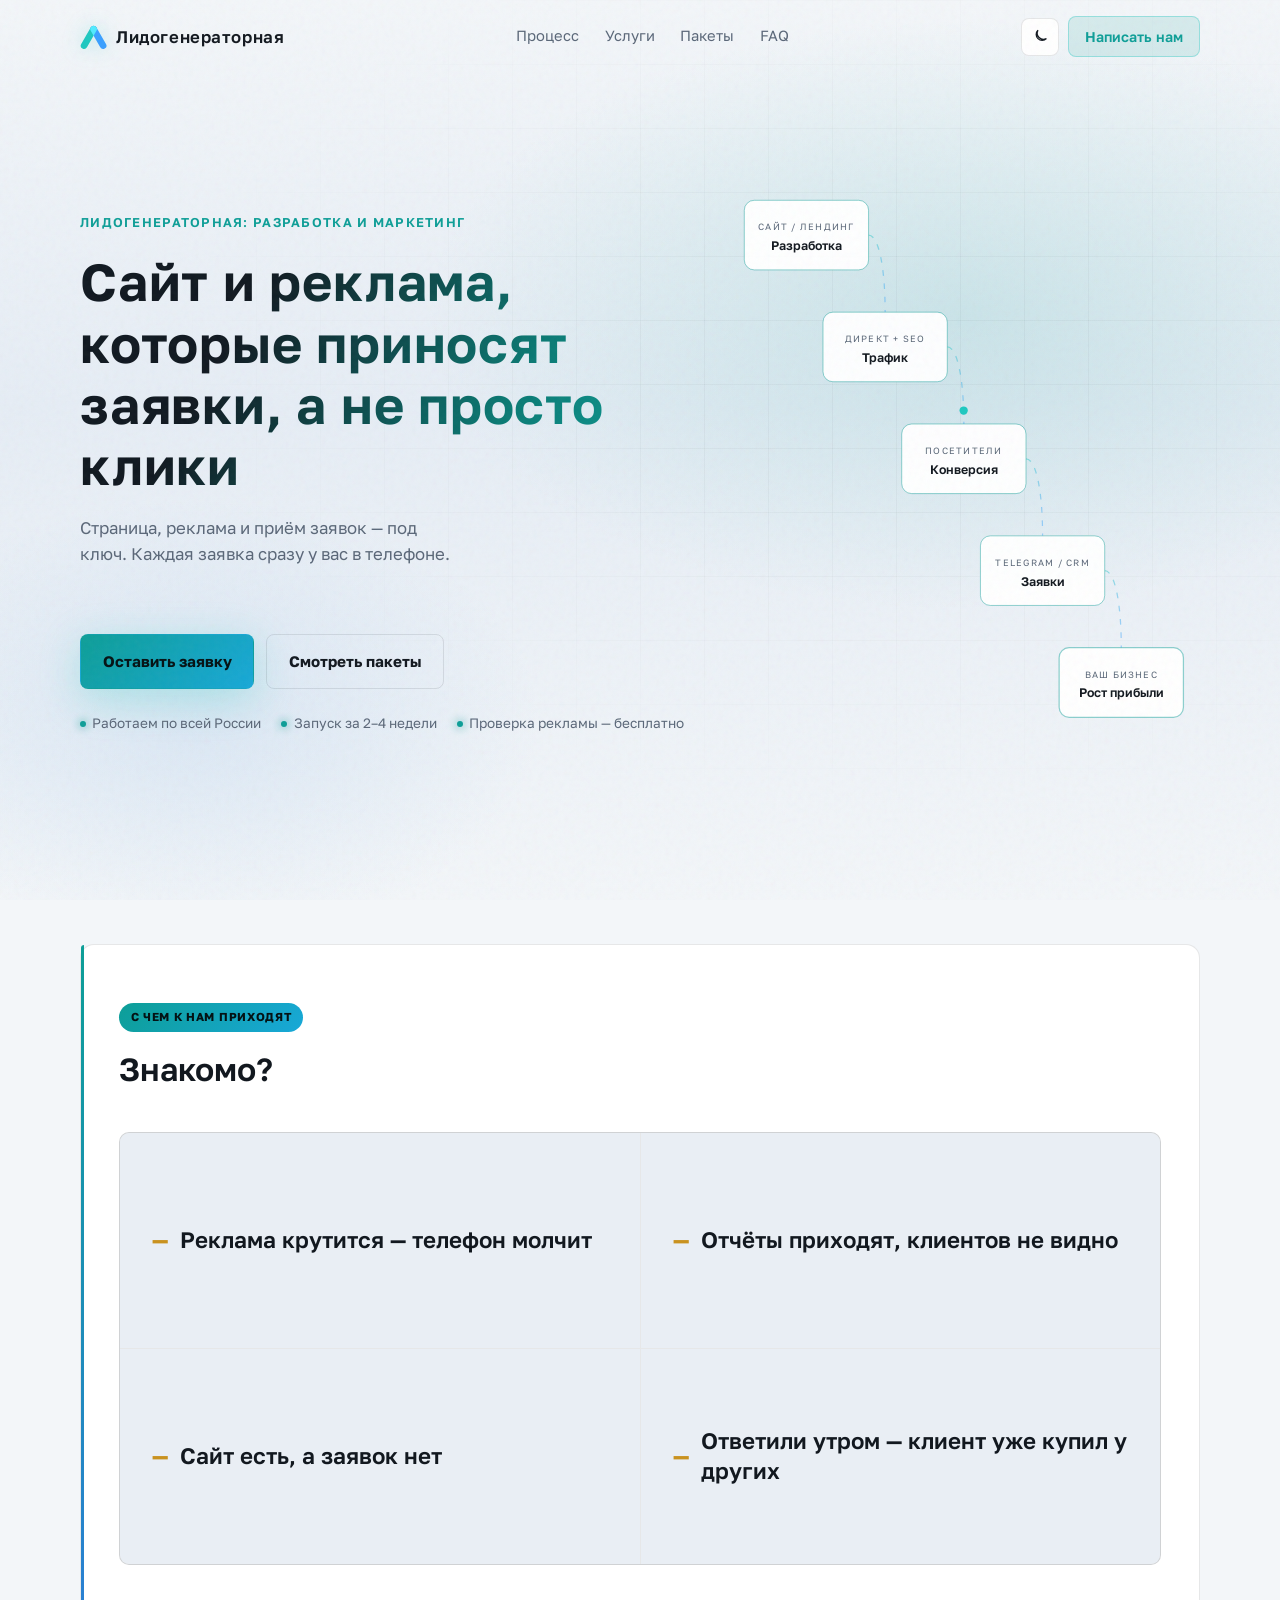
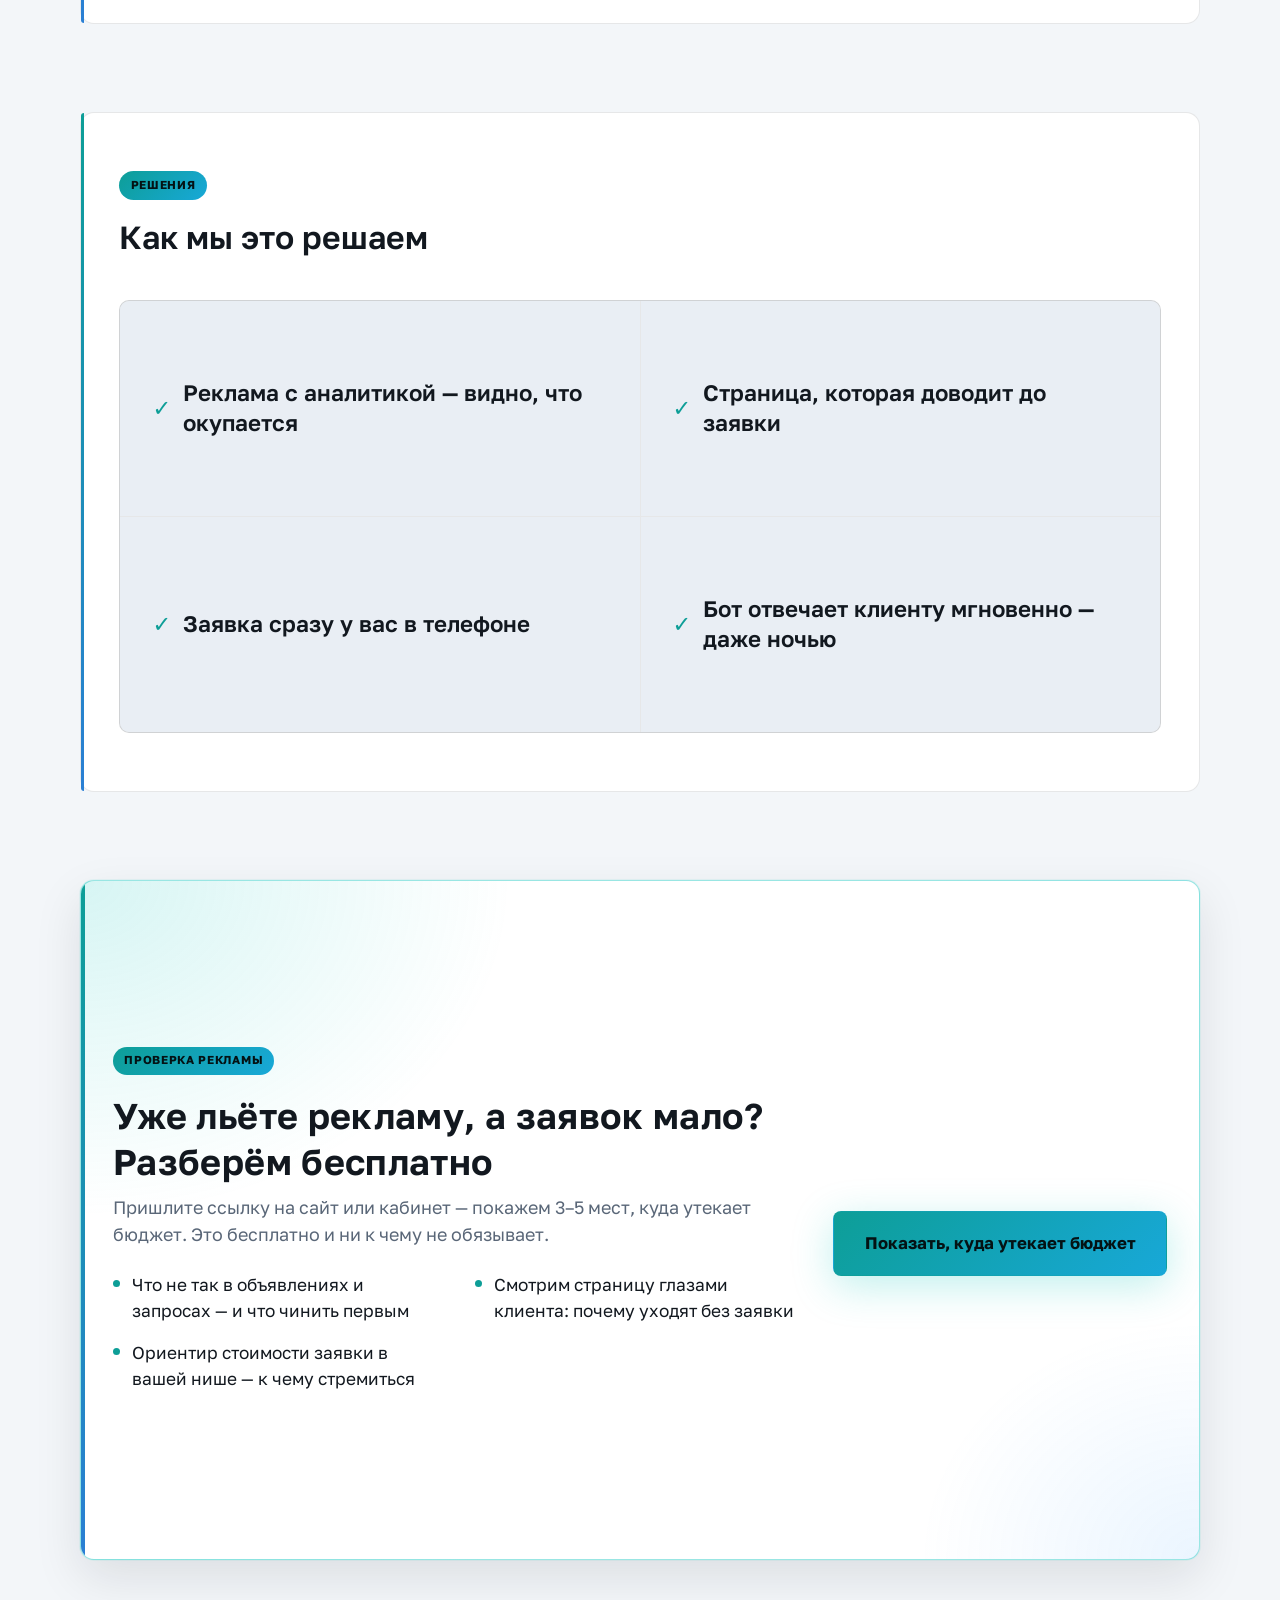
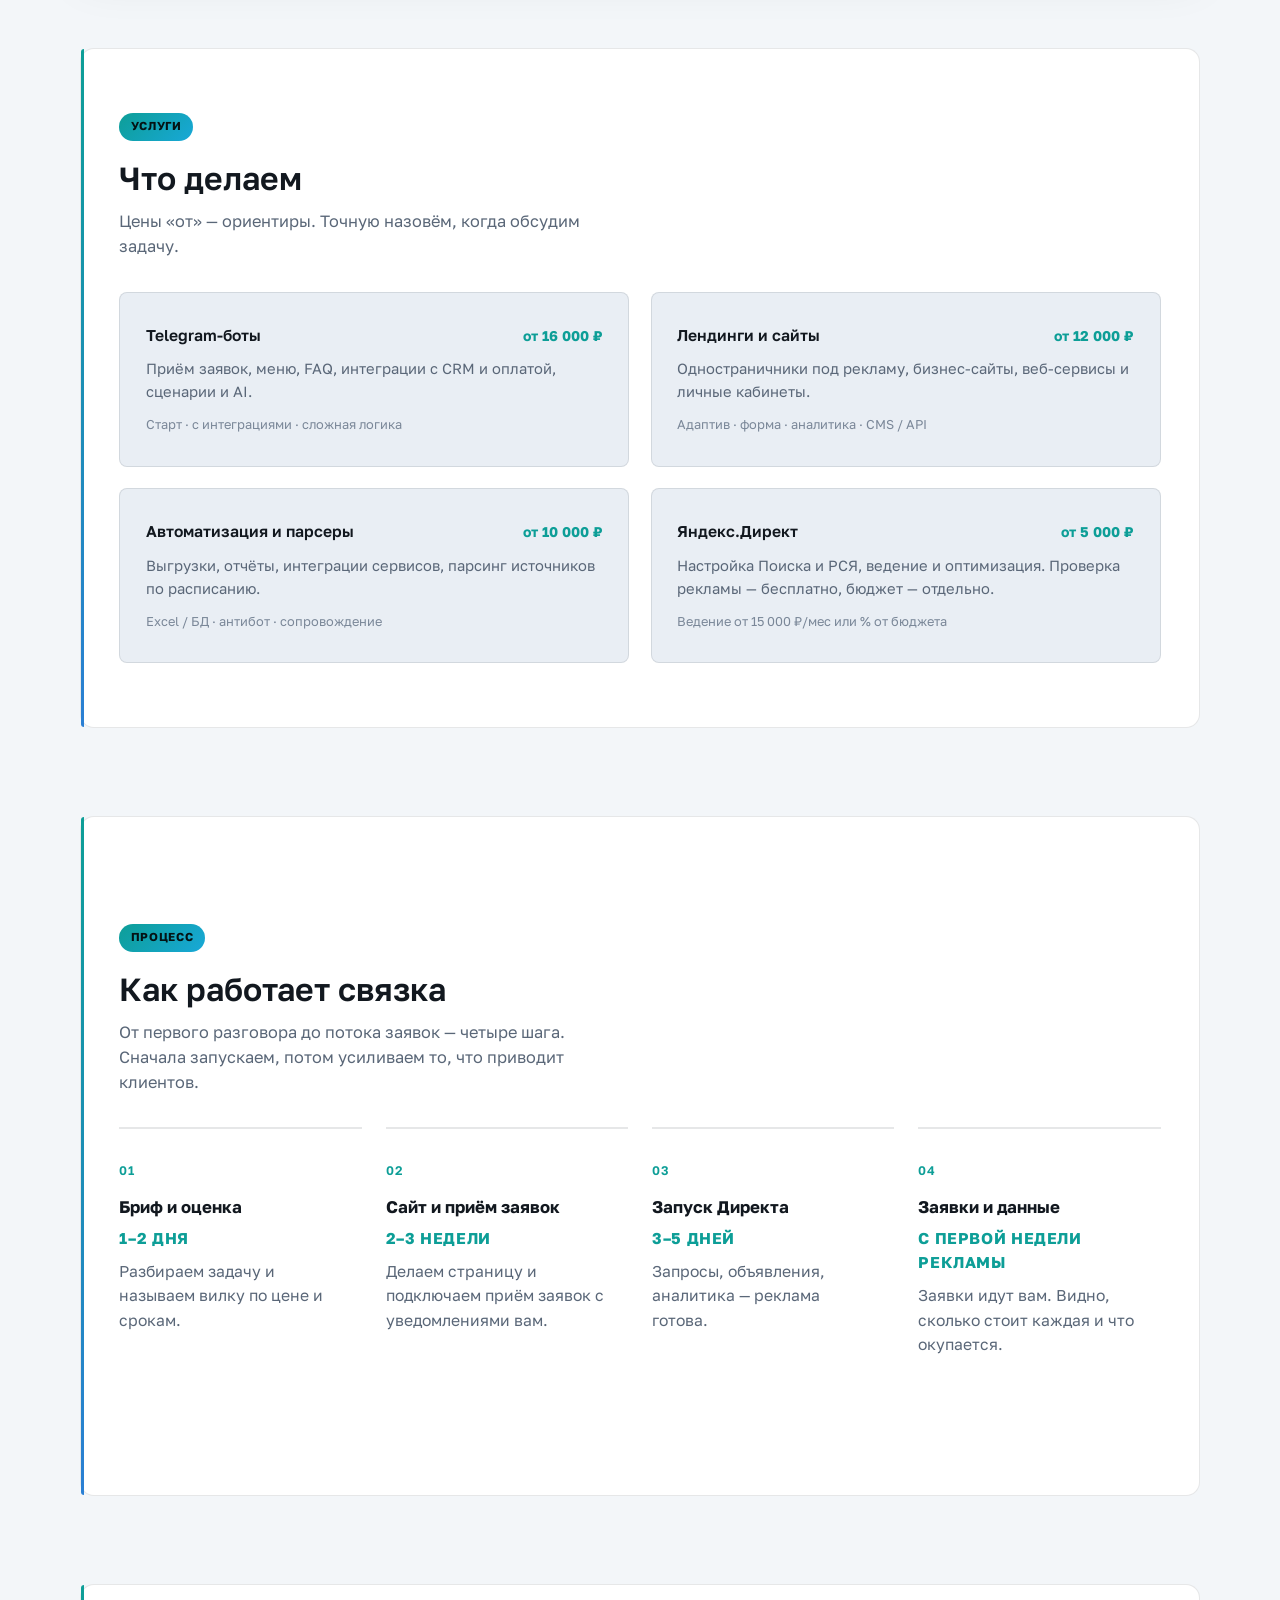
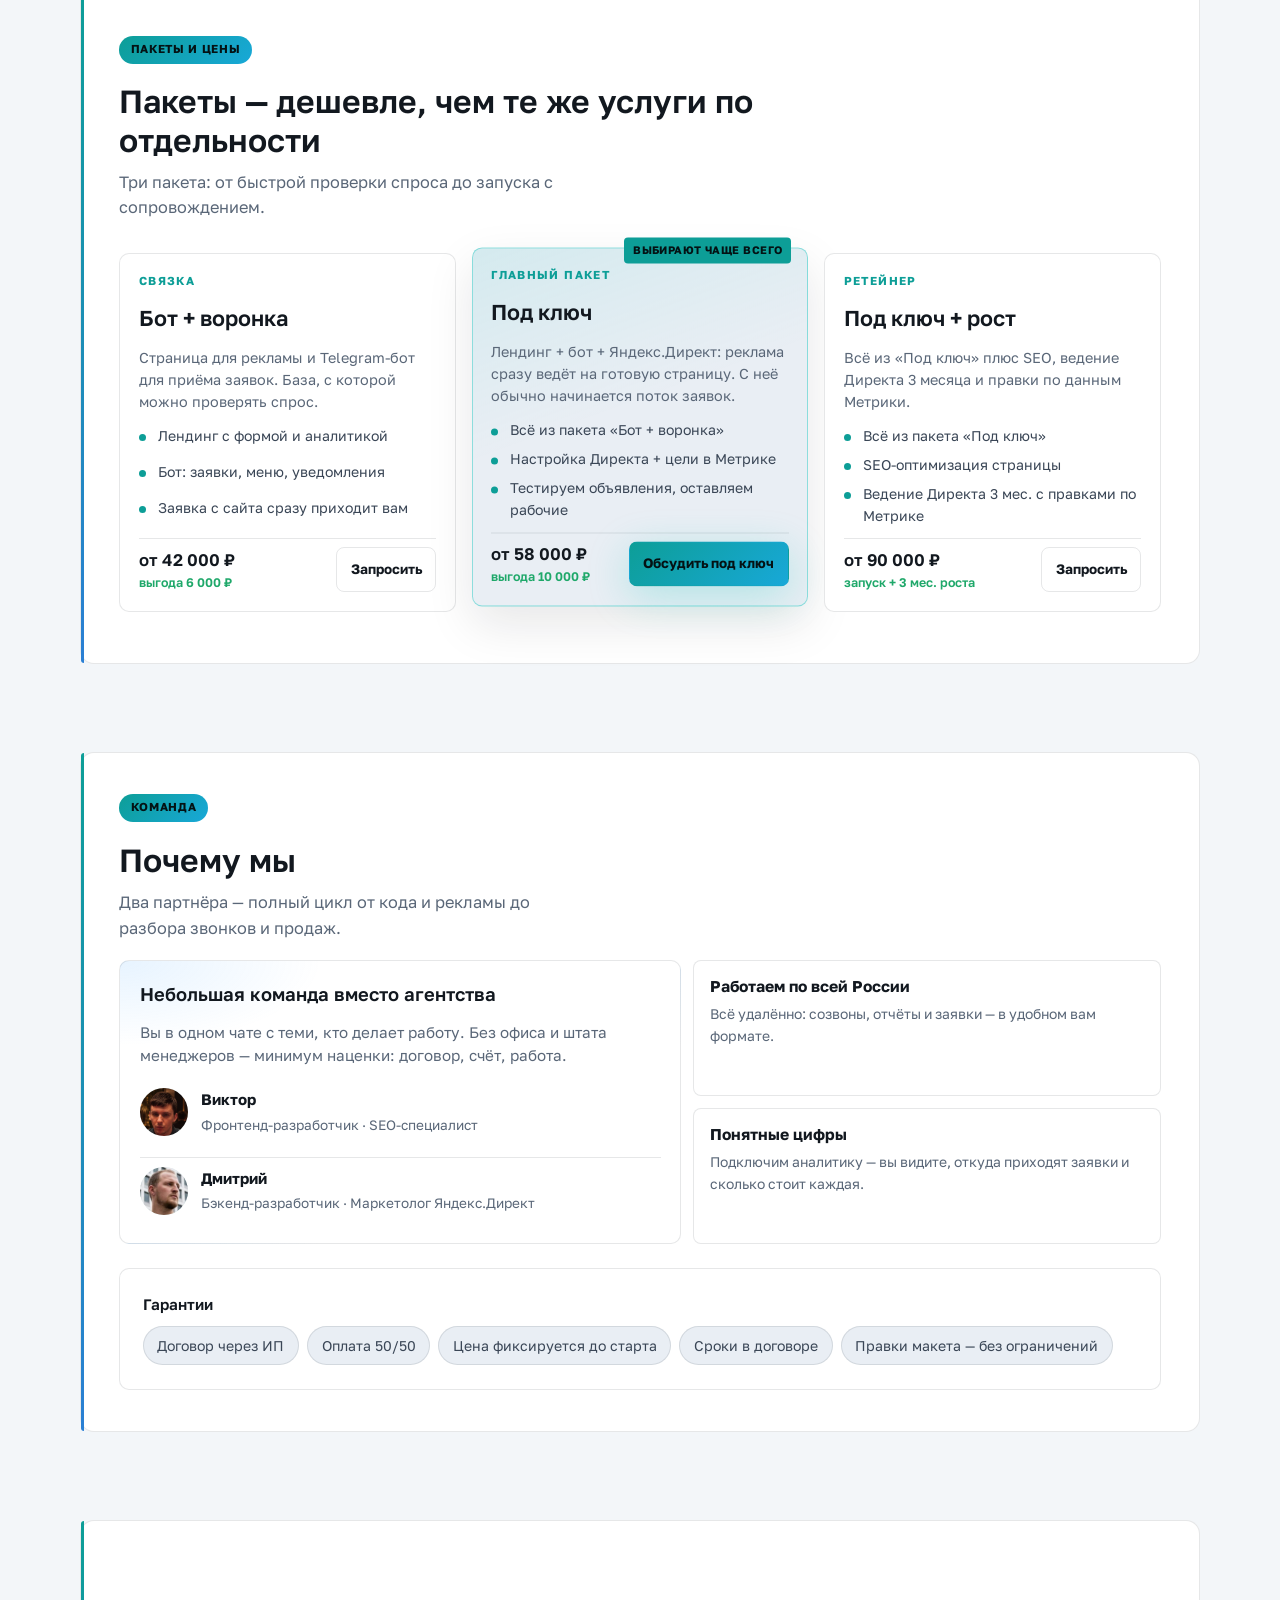
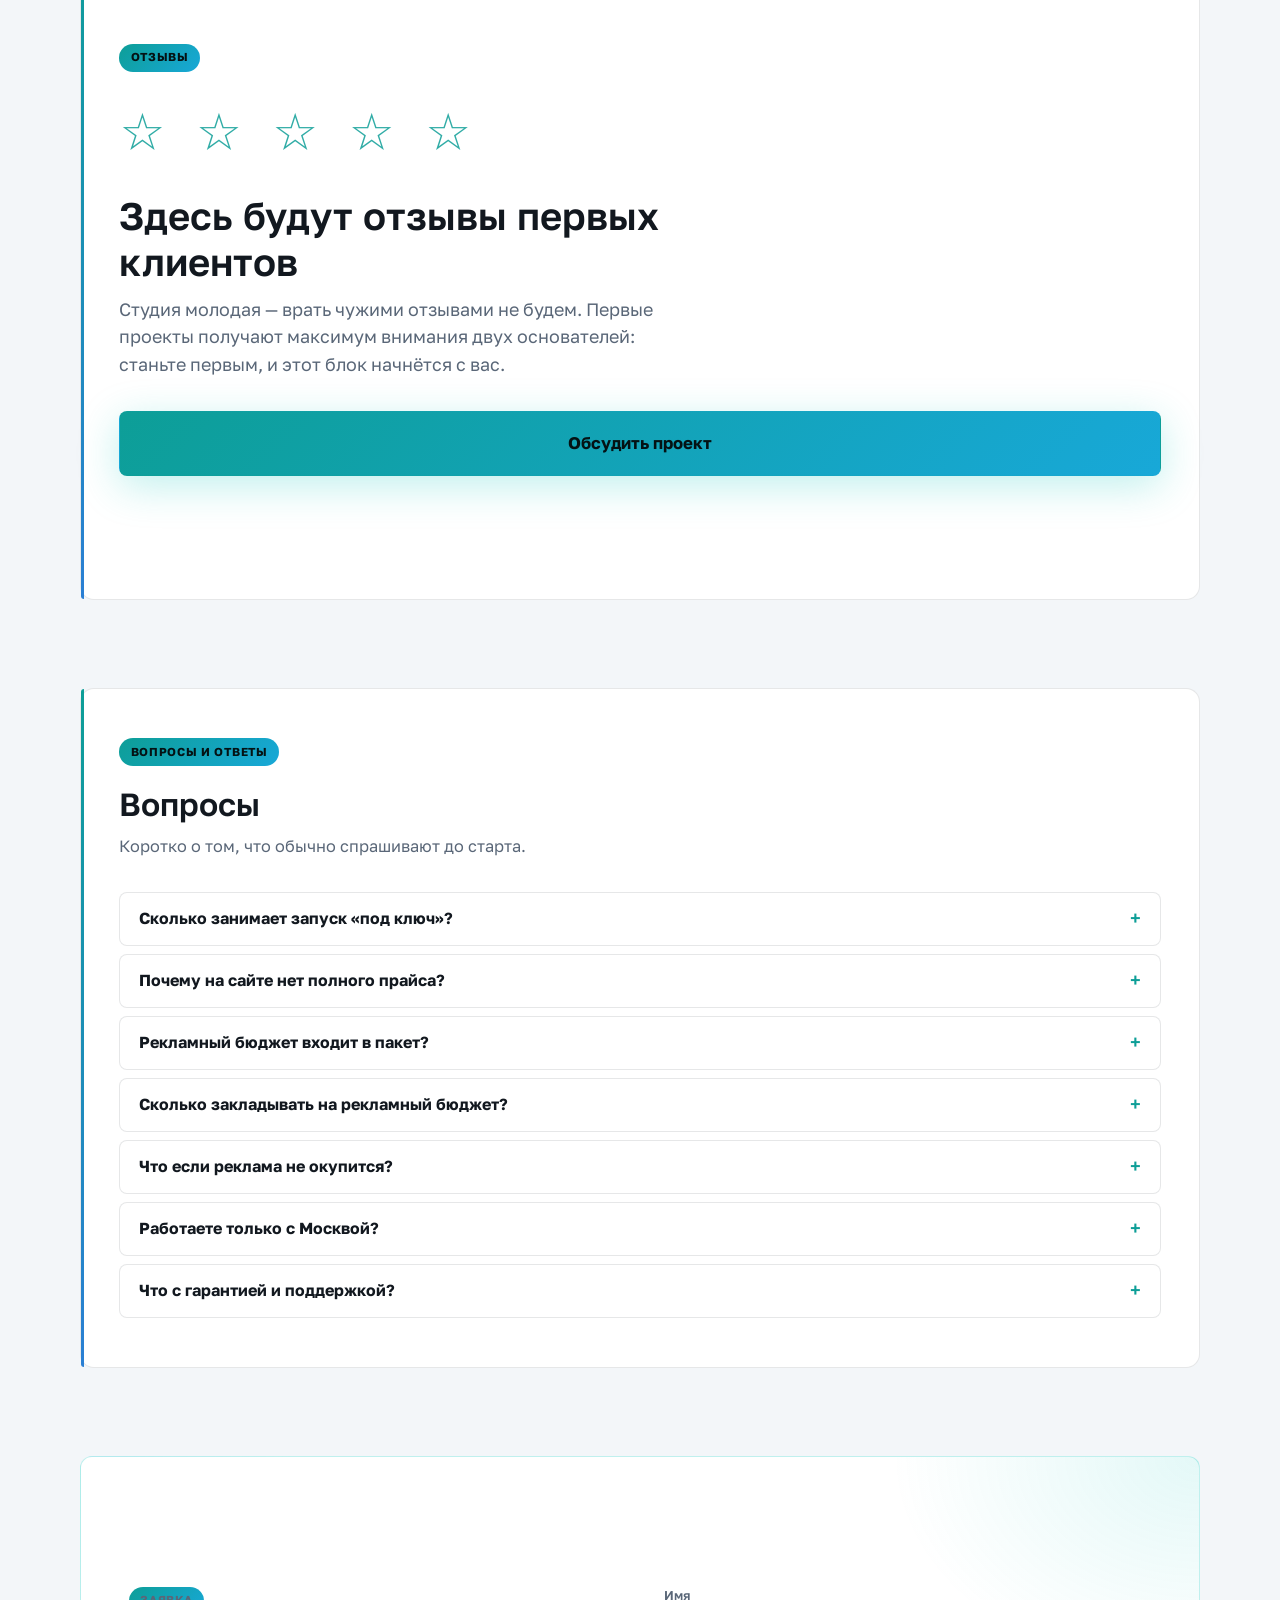
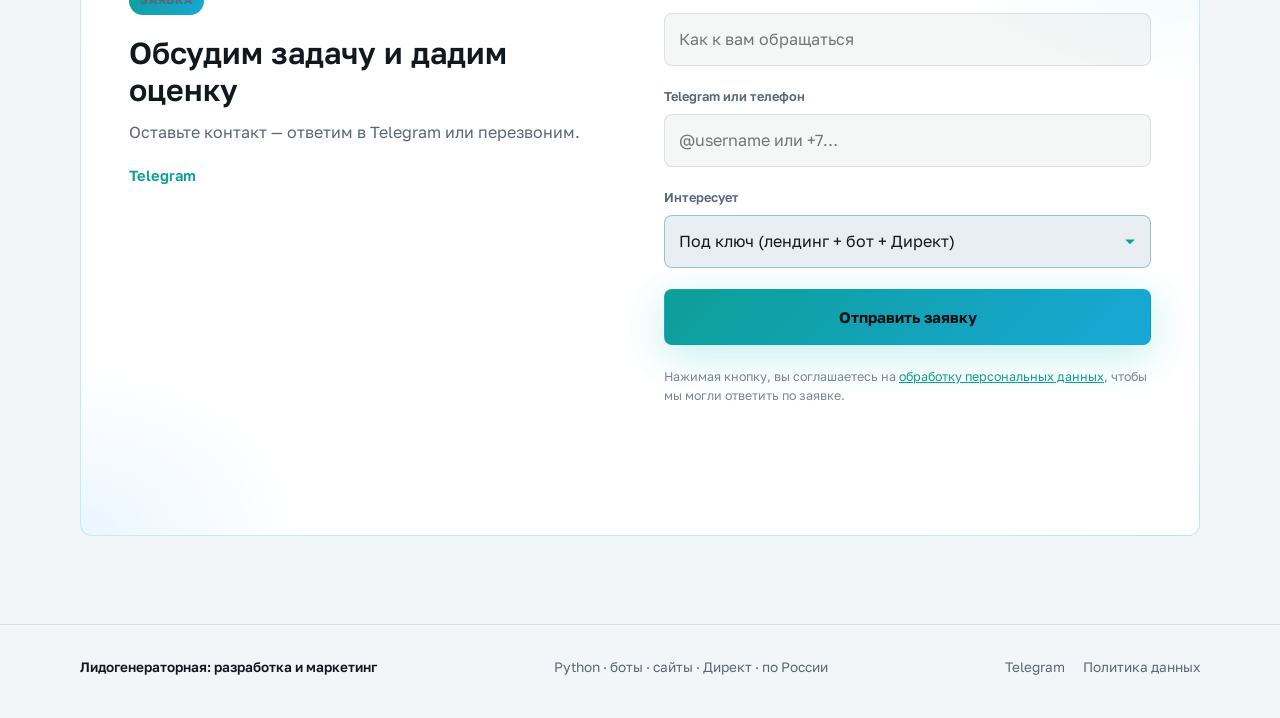
==== commit 8bff1554: "Без слова Боли на витрине; плитки и акцентные панели крупнее - Бейдж блока болей: С чем к нам приход" ====
--- a/index.html
+++ b/index.html
@@ -355,7 +355,7 @@
     <section class="value" id="pain" aria-labelledby="pain-title">
       <div class="wrap">
         <div class="panel reveal">
-        <p class="panel__badge">Боли</p>
+        <p class="panel__badge">С чем к нам приходят</p>
         <div class="section-head">
           <h2 id="pain-title">Знакомо?</h2>
         </div>
@@ -621,6 +621,7 @@
       <div class="wrap">
         <div class="panel reveal">
         <p class="panel__badge">Отзывы</p>
+        <div class="reviews__stars" aria-hidden="true">☆ ☆ ☆ ☆ ☆</div>
         <div class="section-head">
           <h2 id="reviews-title">Здесь будут отзывы первых клиентов</h2>
           <p>Студия молодая — врать чужими отзывами не будем. Первые проекты получают максимум внимания двух основателей: станьте первым, и этот блок начнётся с вас.</p>
--- a/style/index.css
+++ b/style/index.css
@@ -1633,4 +1633,33 @@
 .tiles--solve .tile::before {
   content: "✓";
   color: var(--accent);
+}
+/* === Заполнение лёгких панелей: крупные плитки и звёзды в отзывах === */
+@media (min-width: 860px) {
+  .tile {
+    min-height: 215px;
+    padding: 2.4rem 2rem;
+    font-size: clamp(1.15rem, 1.9vw, 1.4rem);
+  }
+  #reviews .section-head h2 { font-size: clamp(1.6rem, 2.6vw, 2.1rem); }
+  #reviews .section-head p { font-size: 1.05rem; max-width: 52ch; }
+}
+.reviews__stars {
+  font-size: 2.4rem;
+  letter-spacing: 0.4rem;
+  color: var(--accent);
+  opacity: 0.85;
+  margin-bottom: 1rem;
+}
+/* Акцентные панели (проверка, отзывы): крупный масштаб, чтобы не пустовали */
+@media (min-width: 860px) {
+  .audit__copy h2 { font-size: clamp(1.8rem, 2.8vw, 2.3rem); }
+  .audit__copy p { font-size: 1.12rem; }
+  .audit__list { margin-top: 1.5rem; gap: 0.9rem 2rem; }
+  .audit__list li { font-size: 1.08rem; }
+  .audit__panel .btn { padding: 1.15rem 1.9rem; font-size: 1.05rem; }
+  .reviews__stars { font-size: 3.2rem; letter-spacing: 0.55rem; margin-bottom: 1.4rem; }
+  #reviews .section-head h2 { font-size: clamp(1.9rem, 3vw, 2.4rem); }
+  #reviews .section-head p { font-size: 1.12rem; }
+  #reviews .btn { padding: 1.15rem 1.9rem; font-size: 1.05rem; }
 }
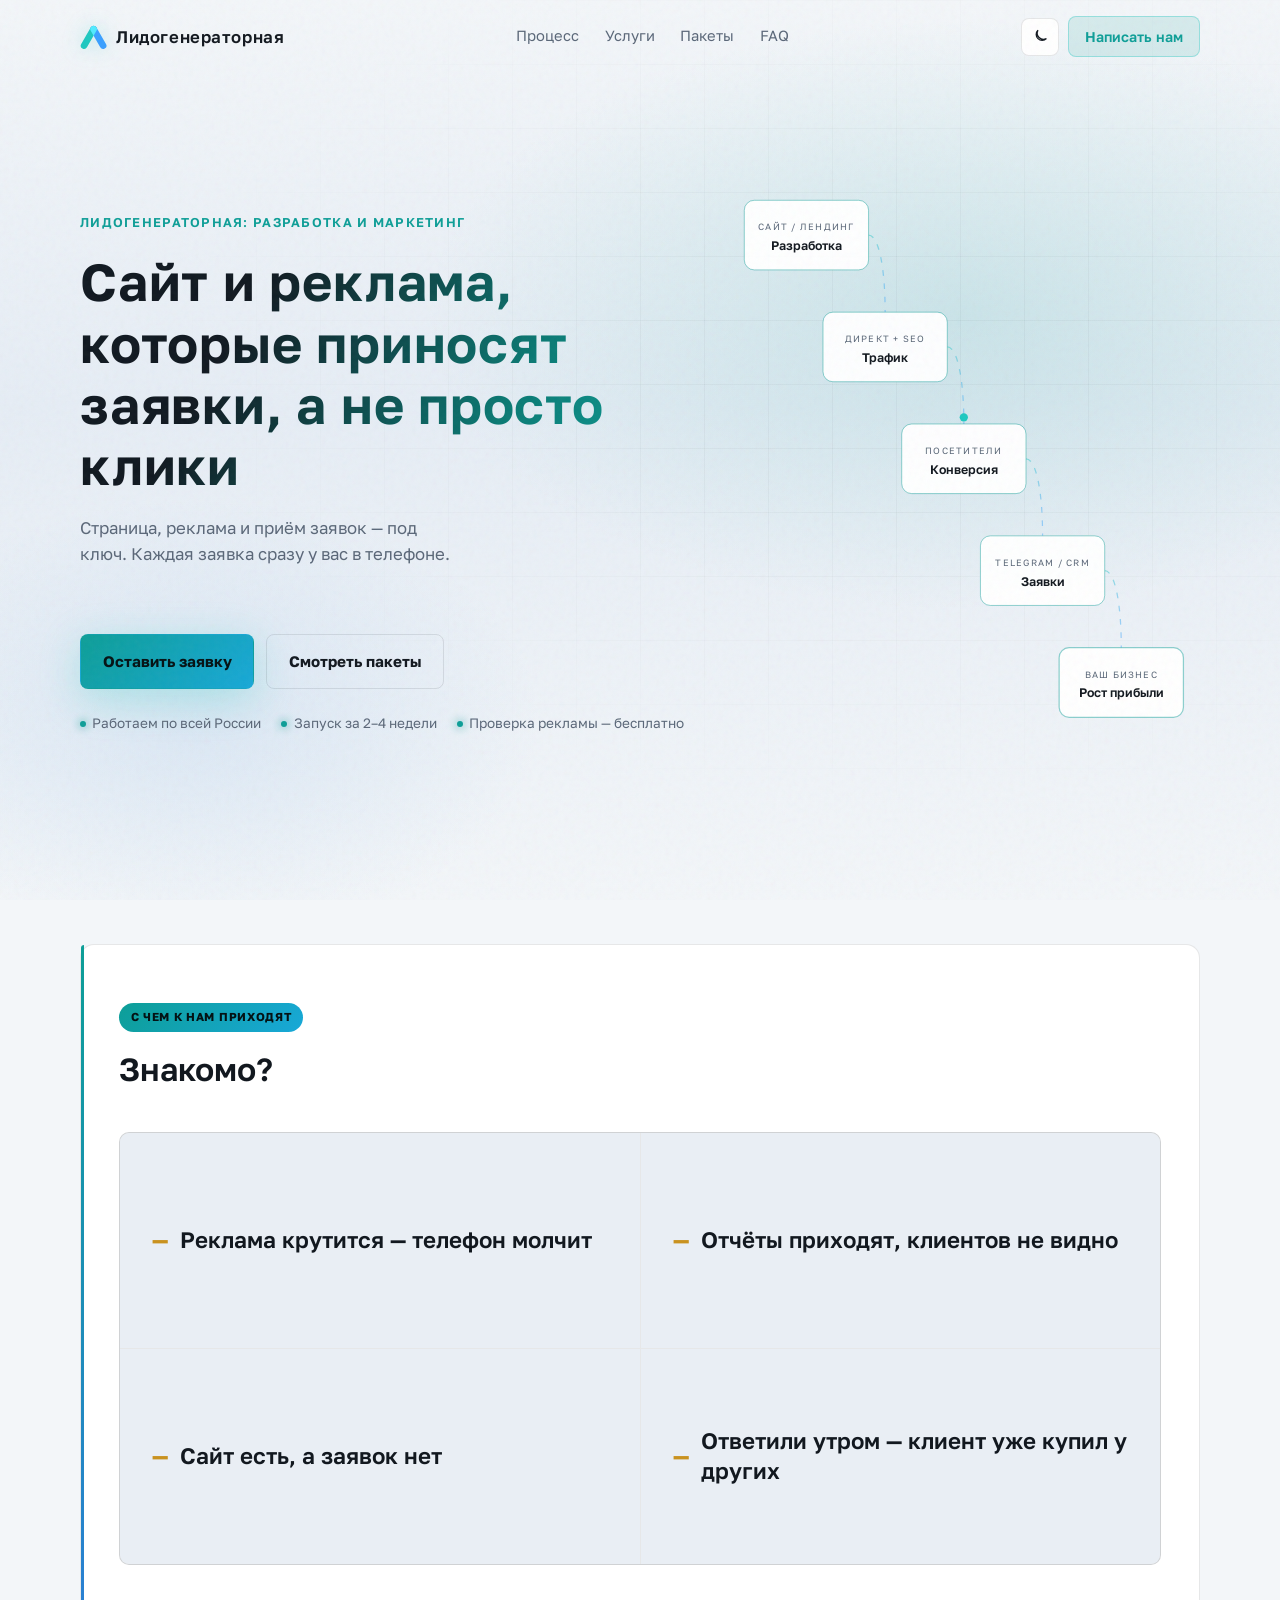
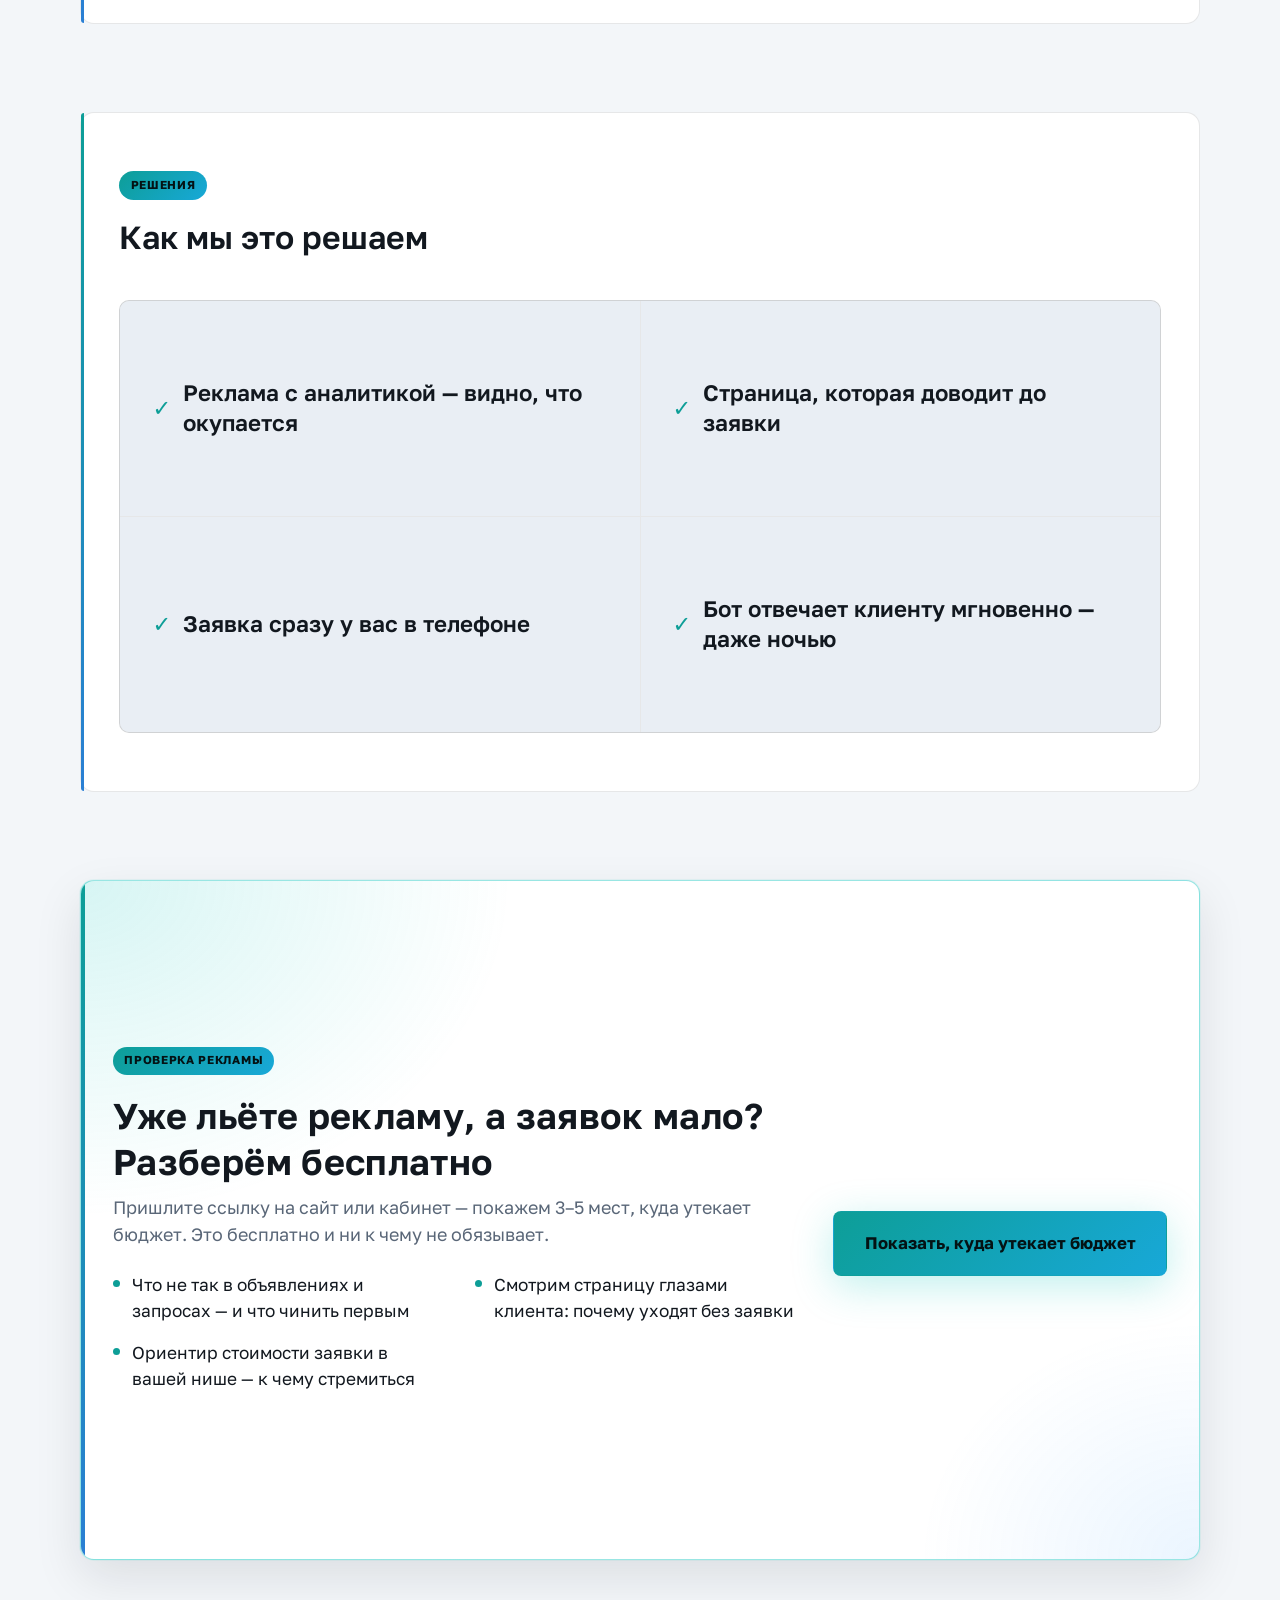
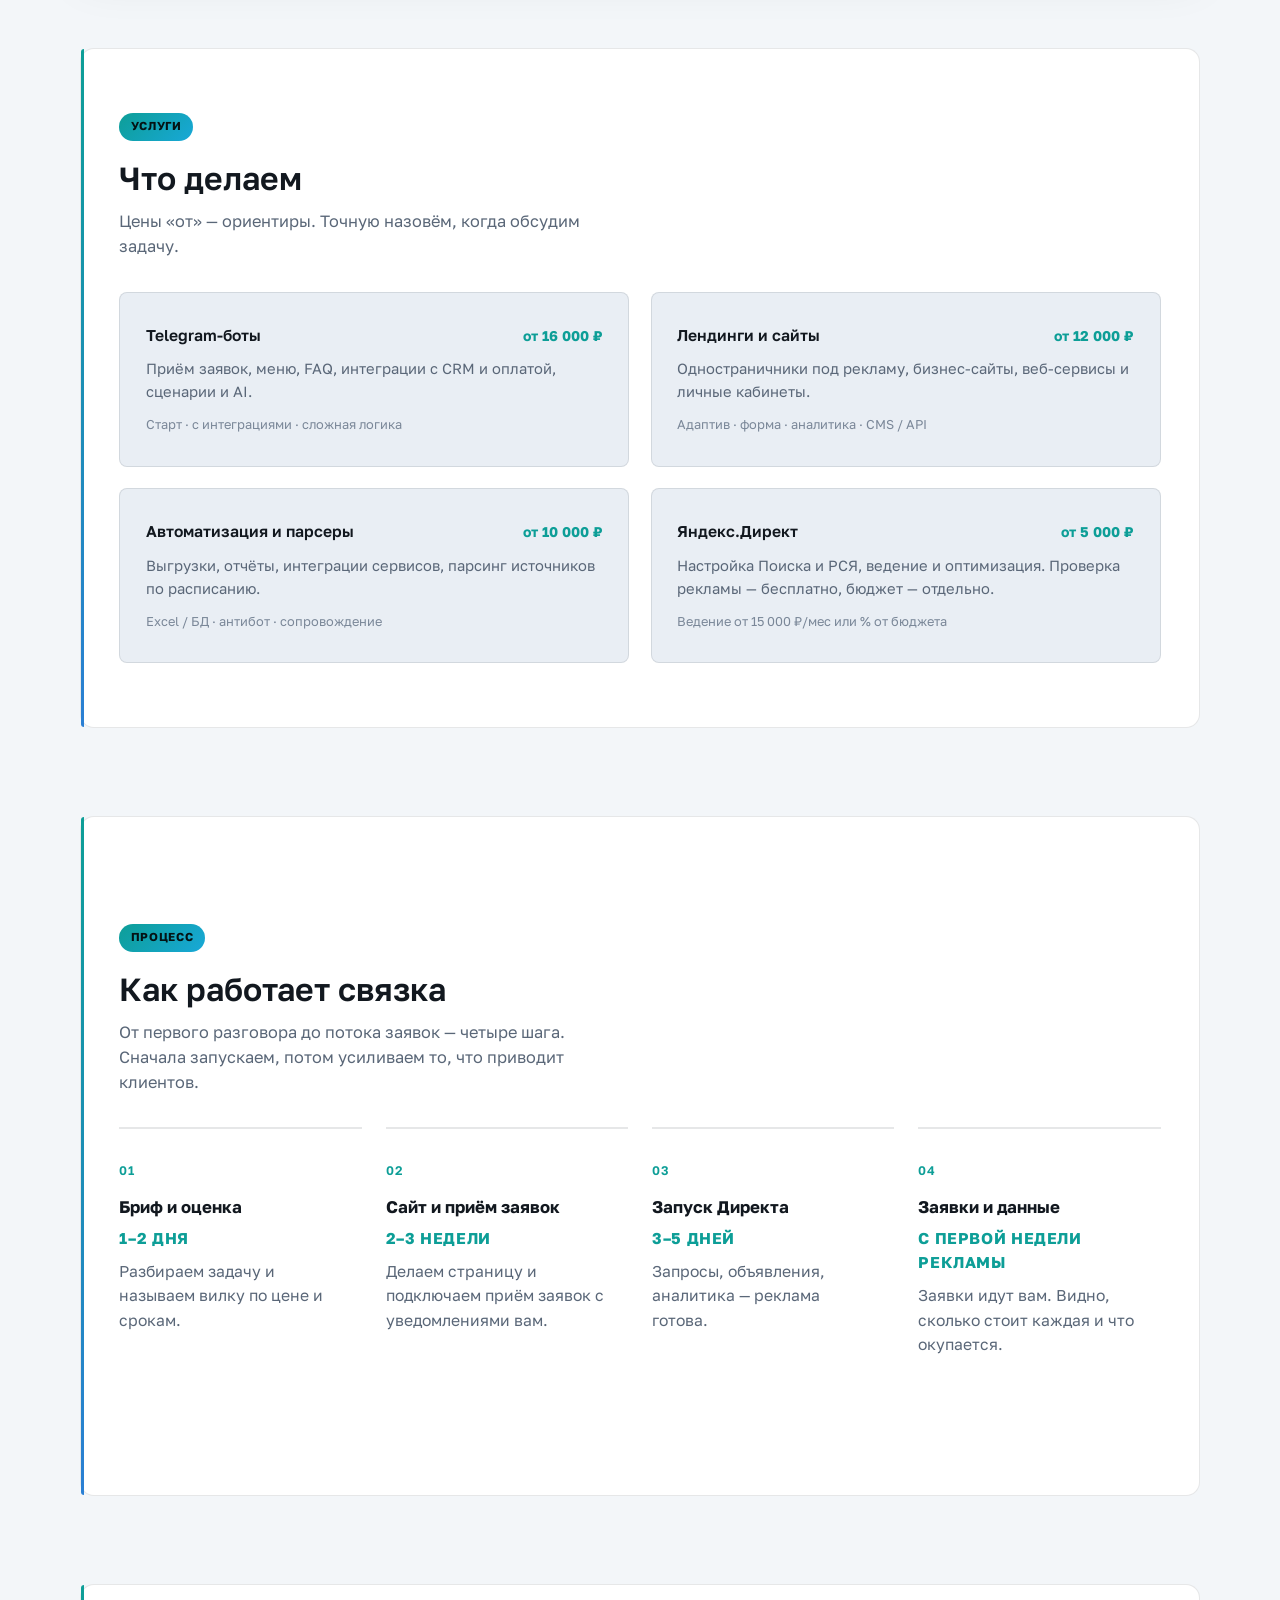
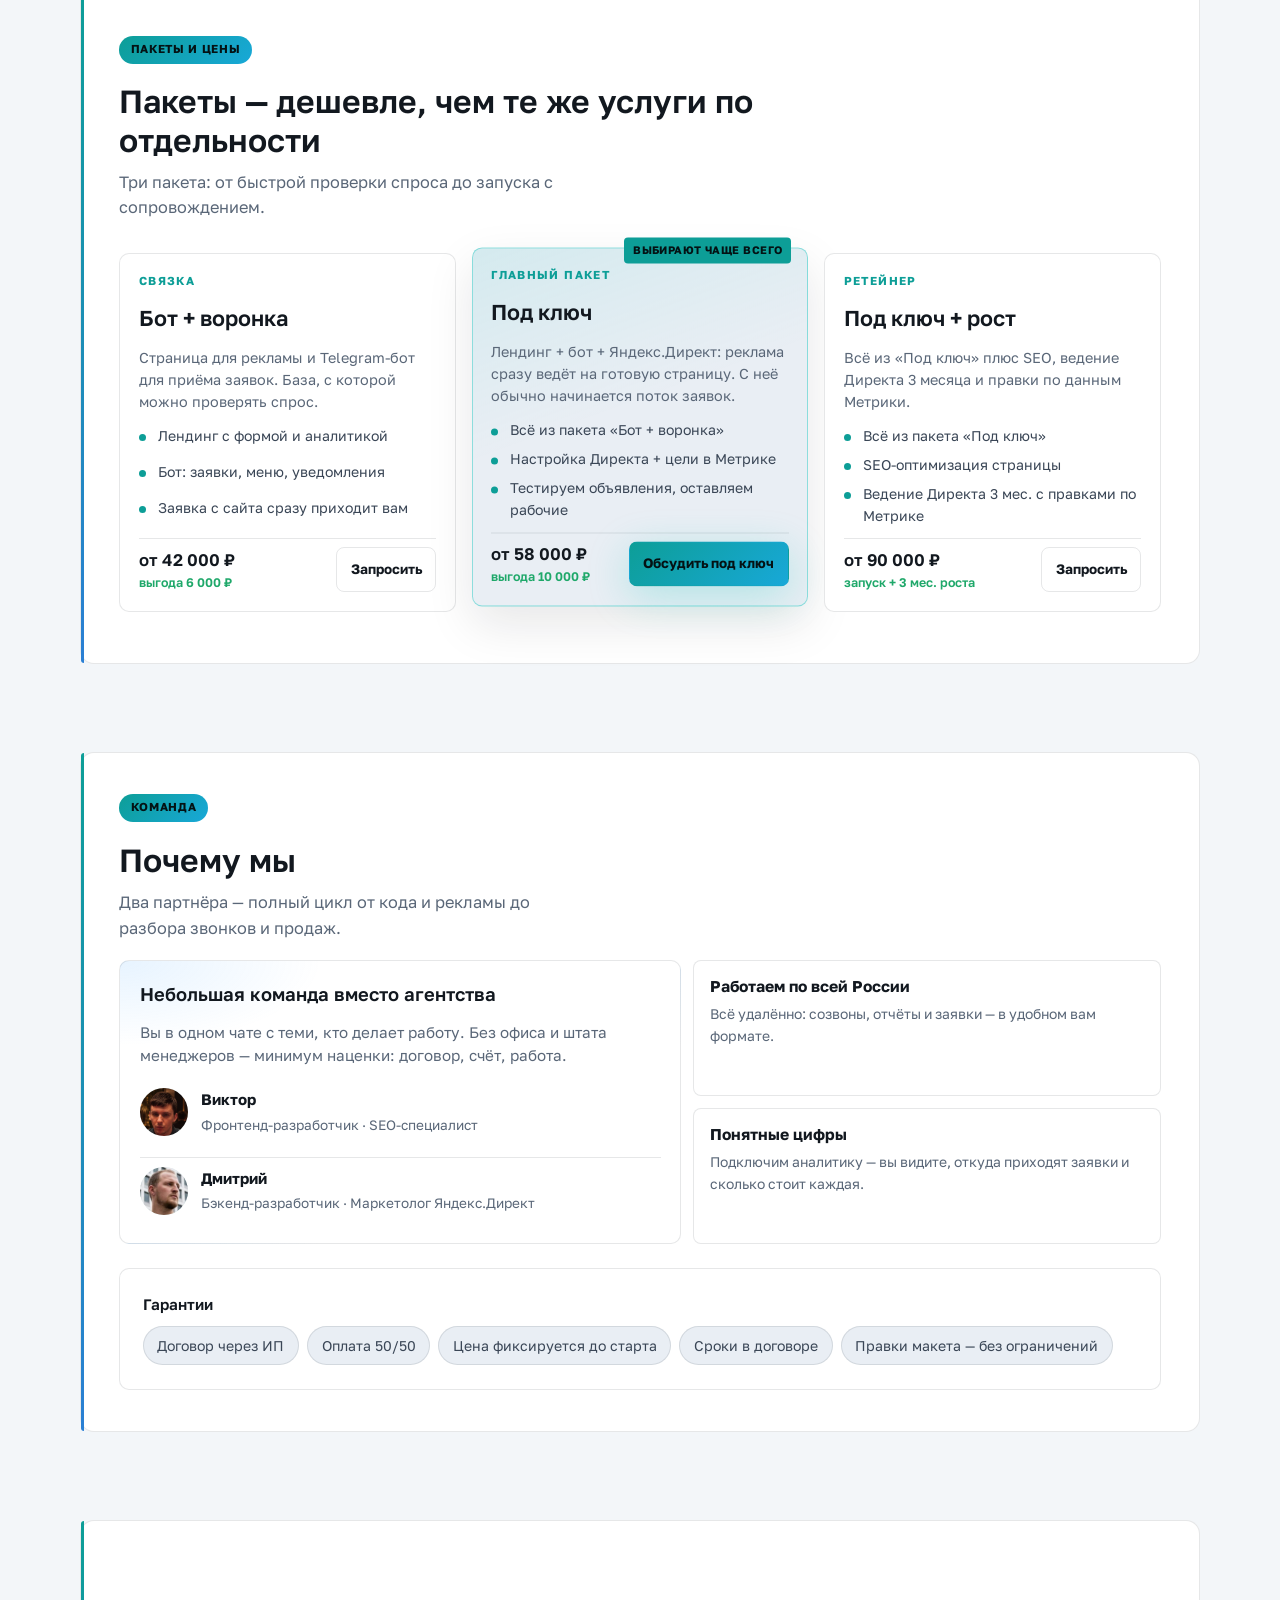
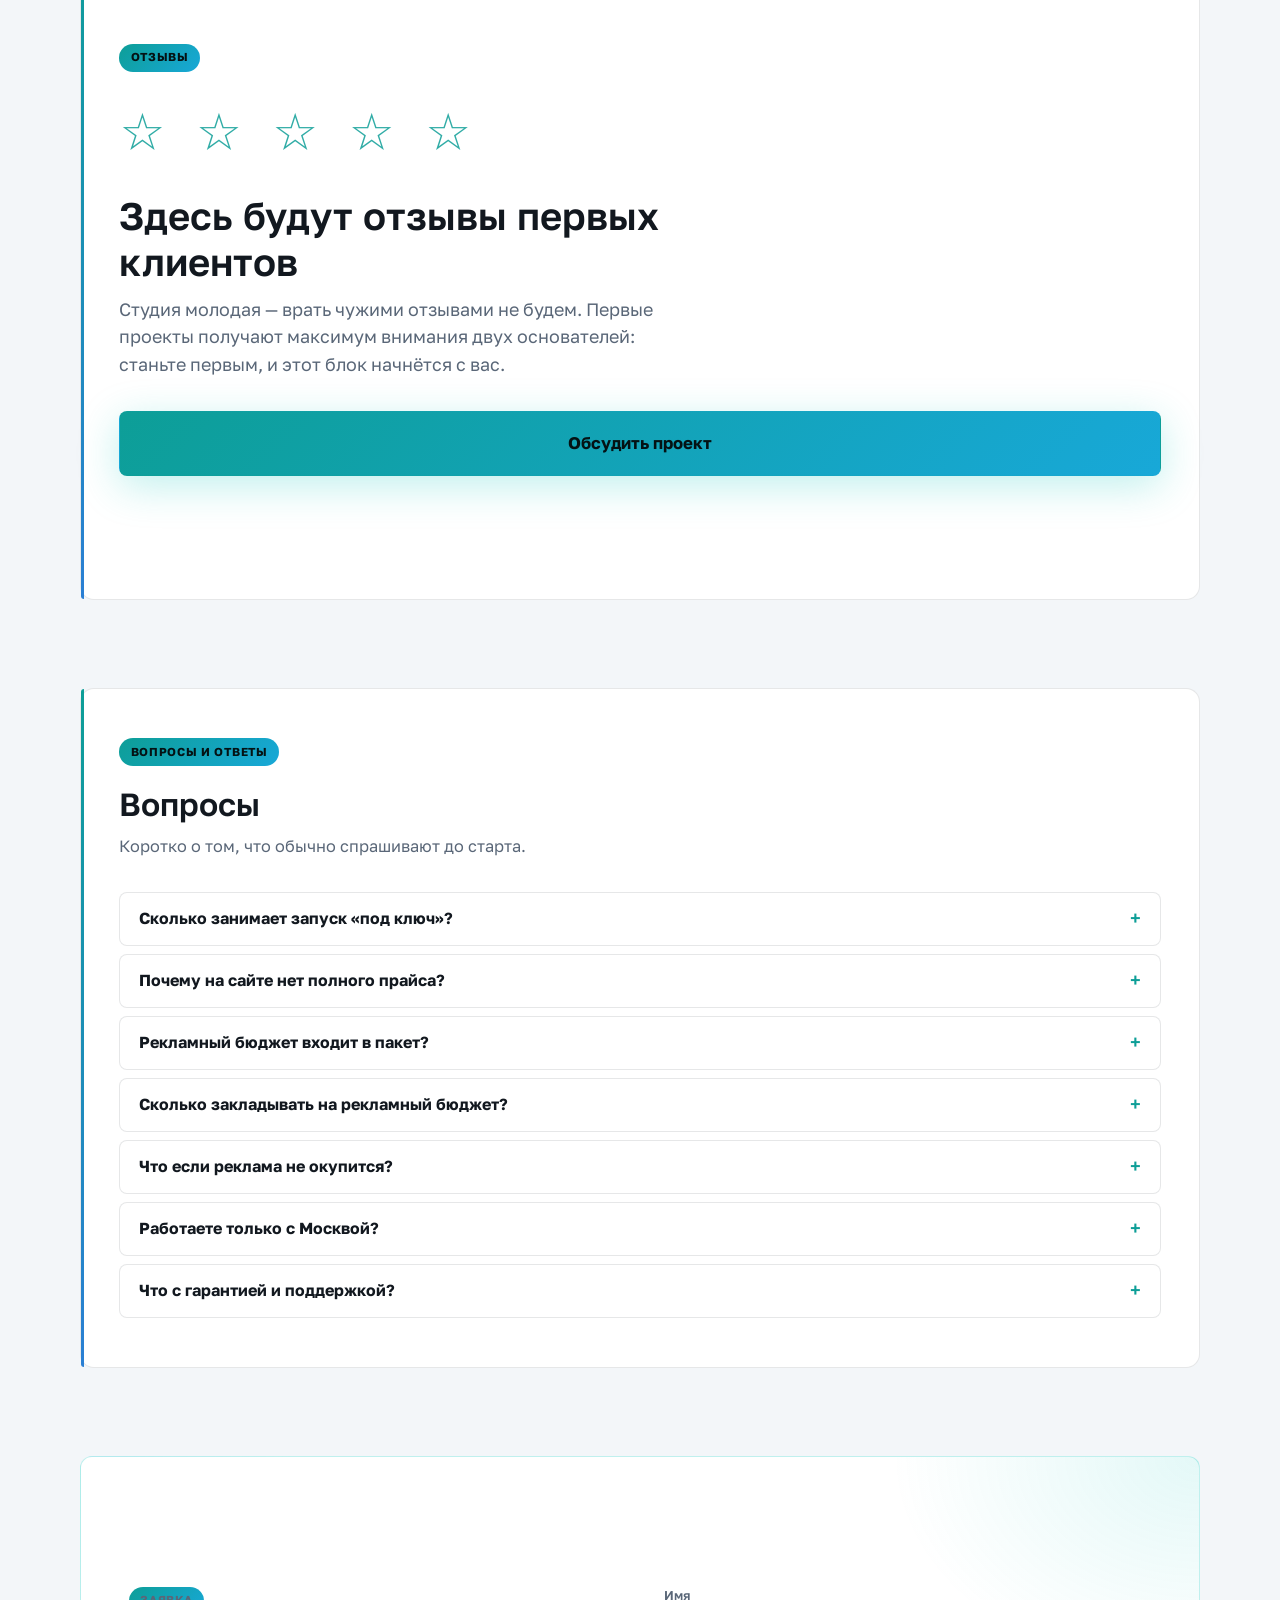
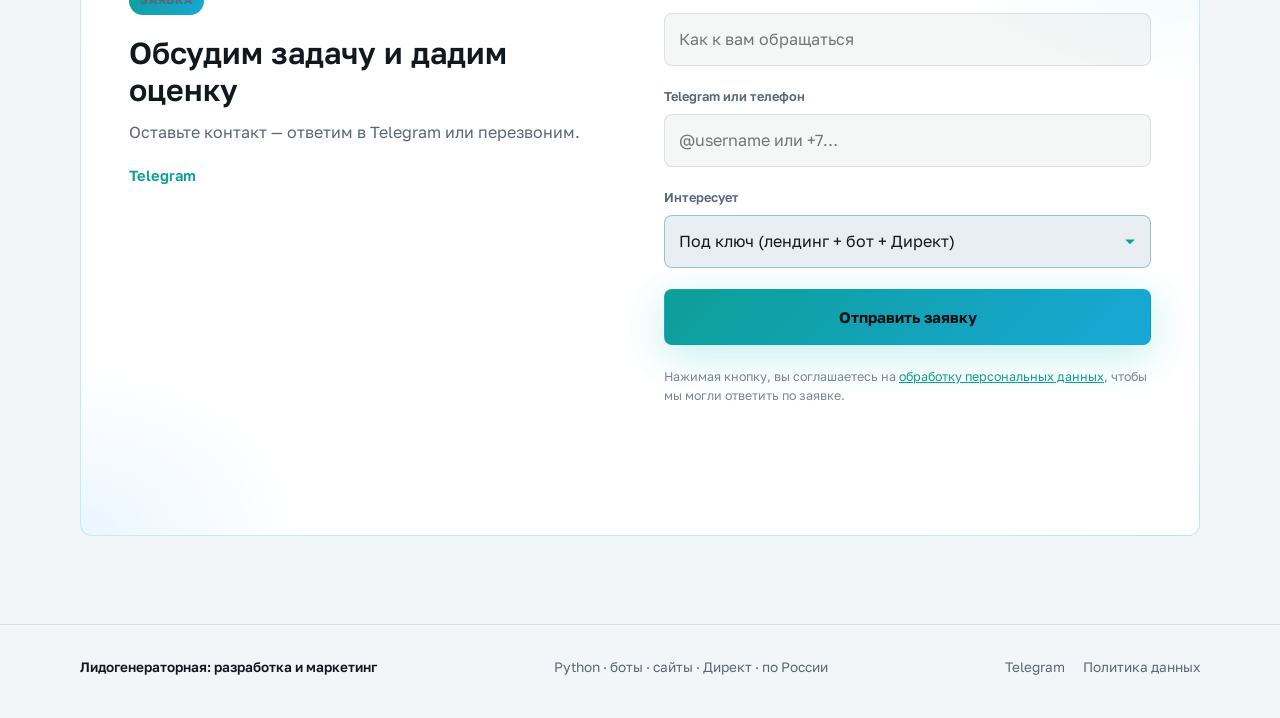
==== commit e377191f: "Модальное окно: оставьте номер или ТГ, показ через 12 секунд - Одно поле (телефон/Telegram) + кнопка" ====
--- a/index.html
+++ b/index.html
@@ -732,6 +732,23 @@
     </section>
   </main>
 
+  <!-- Модальное окно: появляется через 12 секунд, раз за сессию -->
+  <div class="modal" id="contact-modal" hidden role="dialog" aria-modal="true" aria-labelledby="modal-title">
+    <div class="modal__backdrop" data-modal-close></div>
+    <div class="modal__panel">
+      <button class="modal__close" type="button" data-modal-close aria-label="Закрыть">&times;</button>
+      <p class="panel__badge">Свяжемся сами</p>
+      <h3 id="modal-title">Оставьте номер или Telegram</h3>
+      <p class="modal__text">Перезвоним или напишем — обсудим задачу без обязательств.</p>
+      <form class="modal__form" id="modal-form" novalidate>
+        <input id="modal-contact" name="contact" type="text" required placeholder="+7… или @username" autocomplete="tel" aria-label="Телефон или Telegram">
+        <button class="btn btn--primary" type="submit">Свяжитесь со мной</button>
+      </form>
+      <div class="modal__success" hidden>Принято! Свяжемся в ближайшее время.</div>
+      <p class="form__hint">Нажимая кнопку, вы соглашаетесь на <a href="privacy.html">обработку персональных данных</a>.</p>
+    </div>
+  </div>
+
   <a class="sticky-cta" id="sticky-cta" href="#lead" hidden data-i18n="sticky">Написать нам</a>
 
   <footer>
--- a/style/index.css
+++ b/style/index.css
@@ -1662,4 +1662,71 @@
   #reviews .section-head h2 { font-size: clamp(1.9rem, 3vw, 2.4rem); }
   #reviews .section-head p { font-size: 1.12rem; }
   #reviews .btn { padding: 1.15rem 1.9rem; font-size: 1.05rem; }
+}
+/* === Модальное окно === */
+.modal {
+  position: fixed;
+  inset: 0;
+  z-index: 90;
+  display: grid;
+  place-items: center;
+  padding: 1rem;
+}
+.modal[hidden] { display: none; }
+.modal__backdrop {
+  position: absolute;
+  inset: 0;
+  background: rgba(4, 8, 12, 0.6);
+  backdrop-filter: blur(4px);
+}
+.modal__panel {
+  position: relative;
+  width: min(100%, 420px);
+  background: var(--bg-elev);
+  border: 1px solid var(--line);
+  border-radius: 14px;
+  padding: 1.8rem;
+  box-shadow: var(--shadow-elev);
+  animation: modalIn 0.3s var(--ease);
+}
+.modal__close {
+  position: absolute;
+  top: 0.55rem;
+  right: 0.55rem;
+  width: 2.3rem;
+  height: 2.3rem;
+  border: 0;
+  background: transparent;
+  font-size: 1.5rem;
+  line-height: 1;
+  color: var(--muted);
+  cursor: pointer;
+}
+.modal__close:hover { color: var(--ink); }
+.modal__panel h3 {
+  font-family: var(--font-display);
+  font-size: 1.35rem;
+  margin: 0.5rem 0 0.35rem;
+}
+.modal__text { color: var(--muted); margin-bottom: 1rem; }
+.modal__form { display: grid; gap: 0.7rem; }
+.modal__form input {
+  width: 100%;
+  padding: 0.85rem 0.95rem;
+  border: 1px solid var(--line);
+  border-radius: var(--radius);
+  background: var(--input-bg);
+}
+.modal__form input:focus {
+  outline: none;
+  border-color: var(--accent);
+}
+.modal__success { color: var(--ok); font-weight: 600; padding: 0.6rem 0; }
+.modal .form__hint { margin-top: 0.8rem; }
+body.modal-open { overflow: hidden; }
+@keyframes modalIn {
+  from { opacity: 0; transform: translateY(14px) scale(0.98); }
+}
+@media (prefers-reduced-motion: reduce) {
+  .modal__panel { animation: none; }
 }
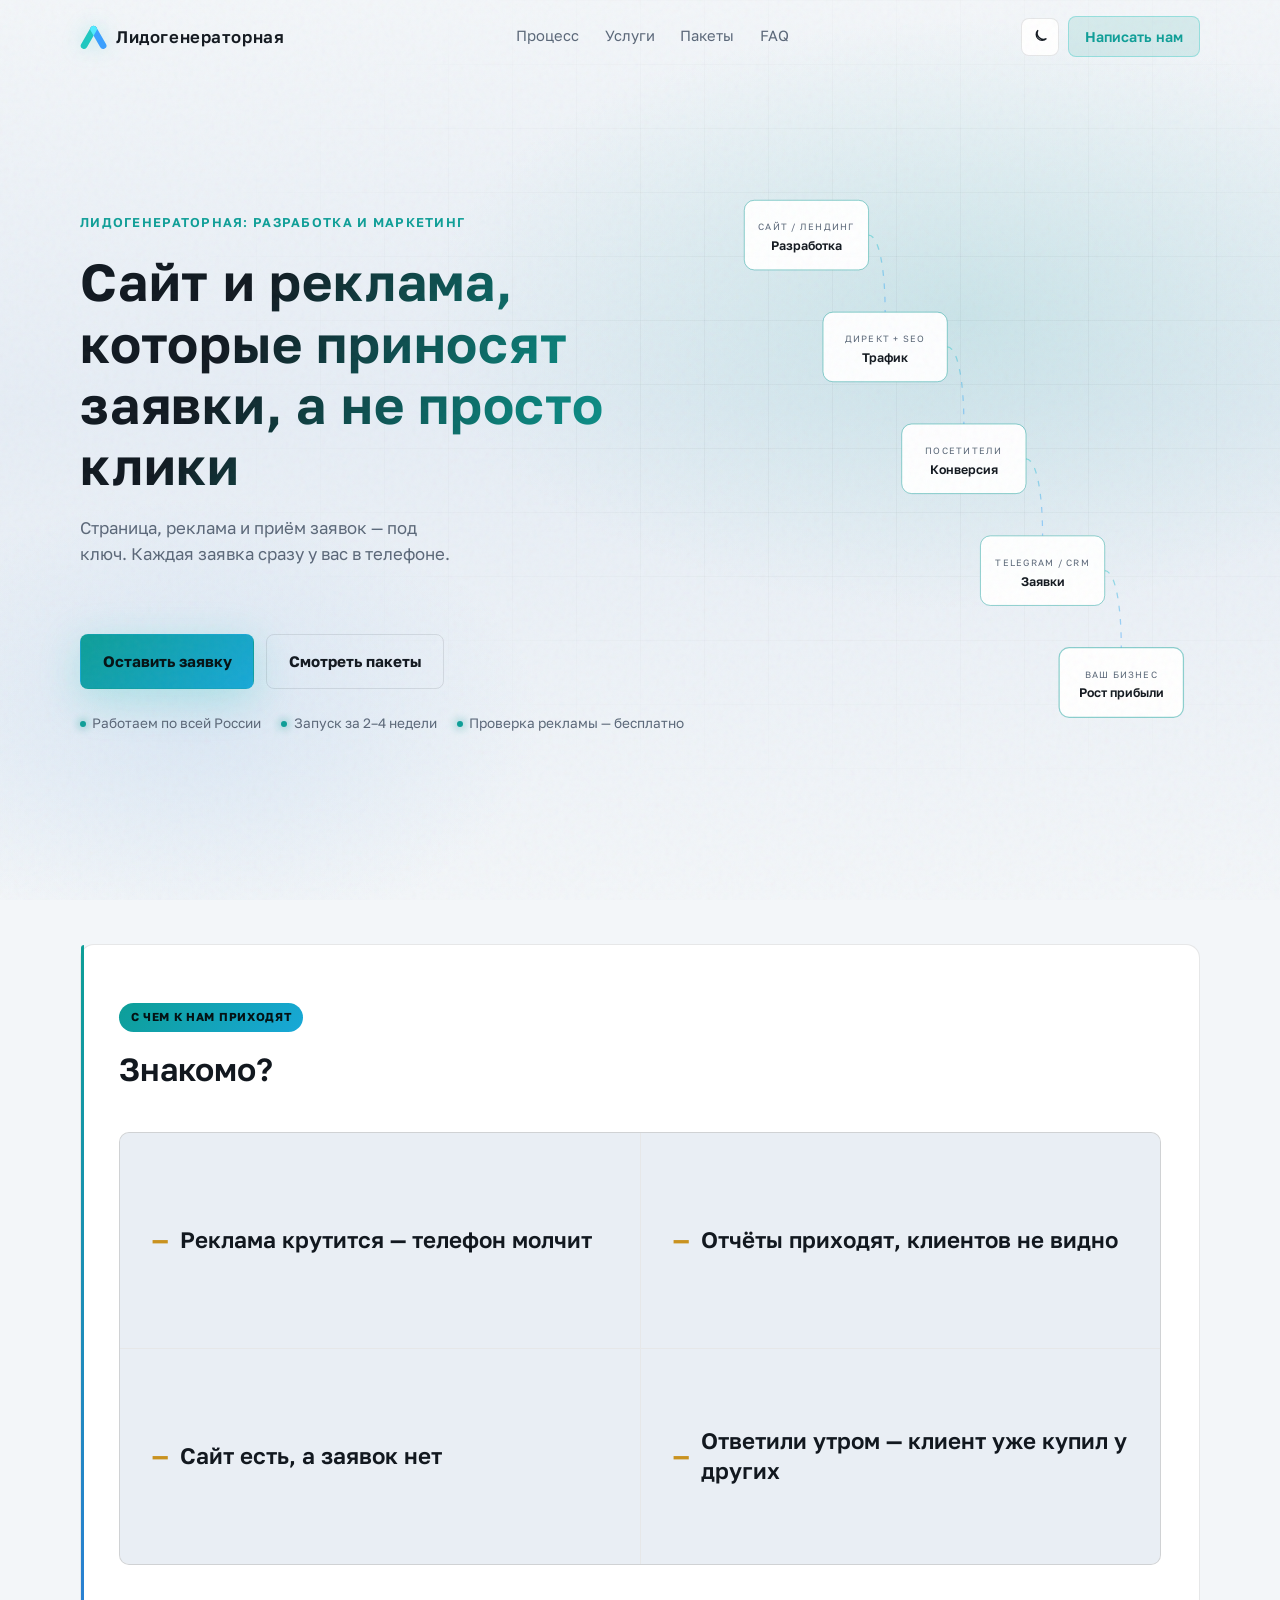
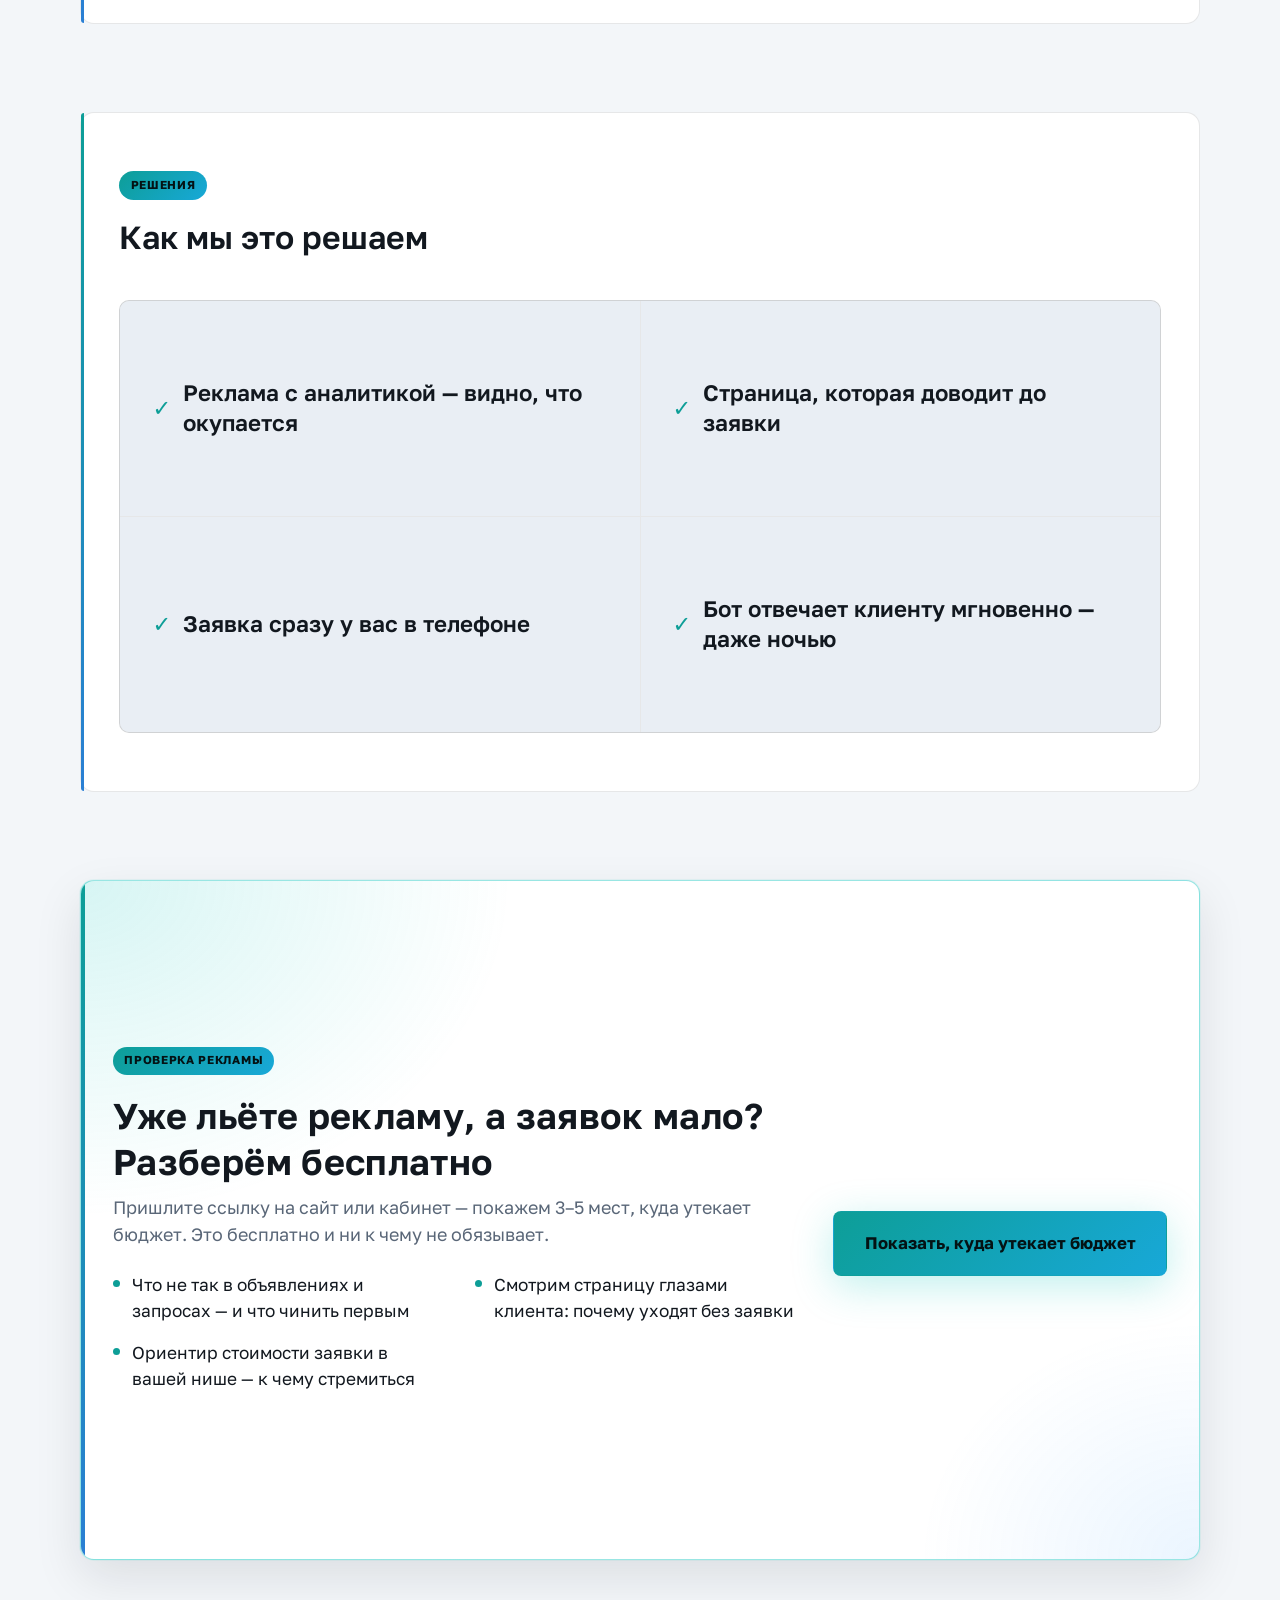
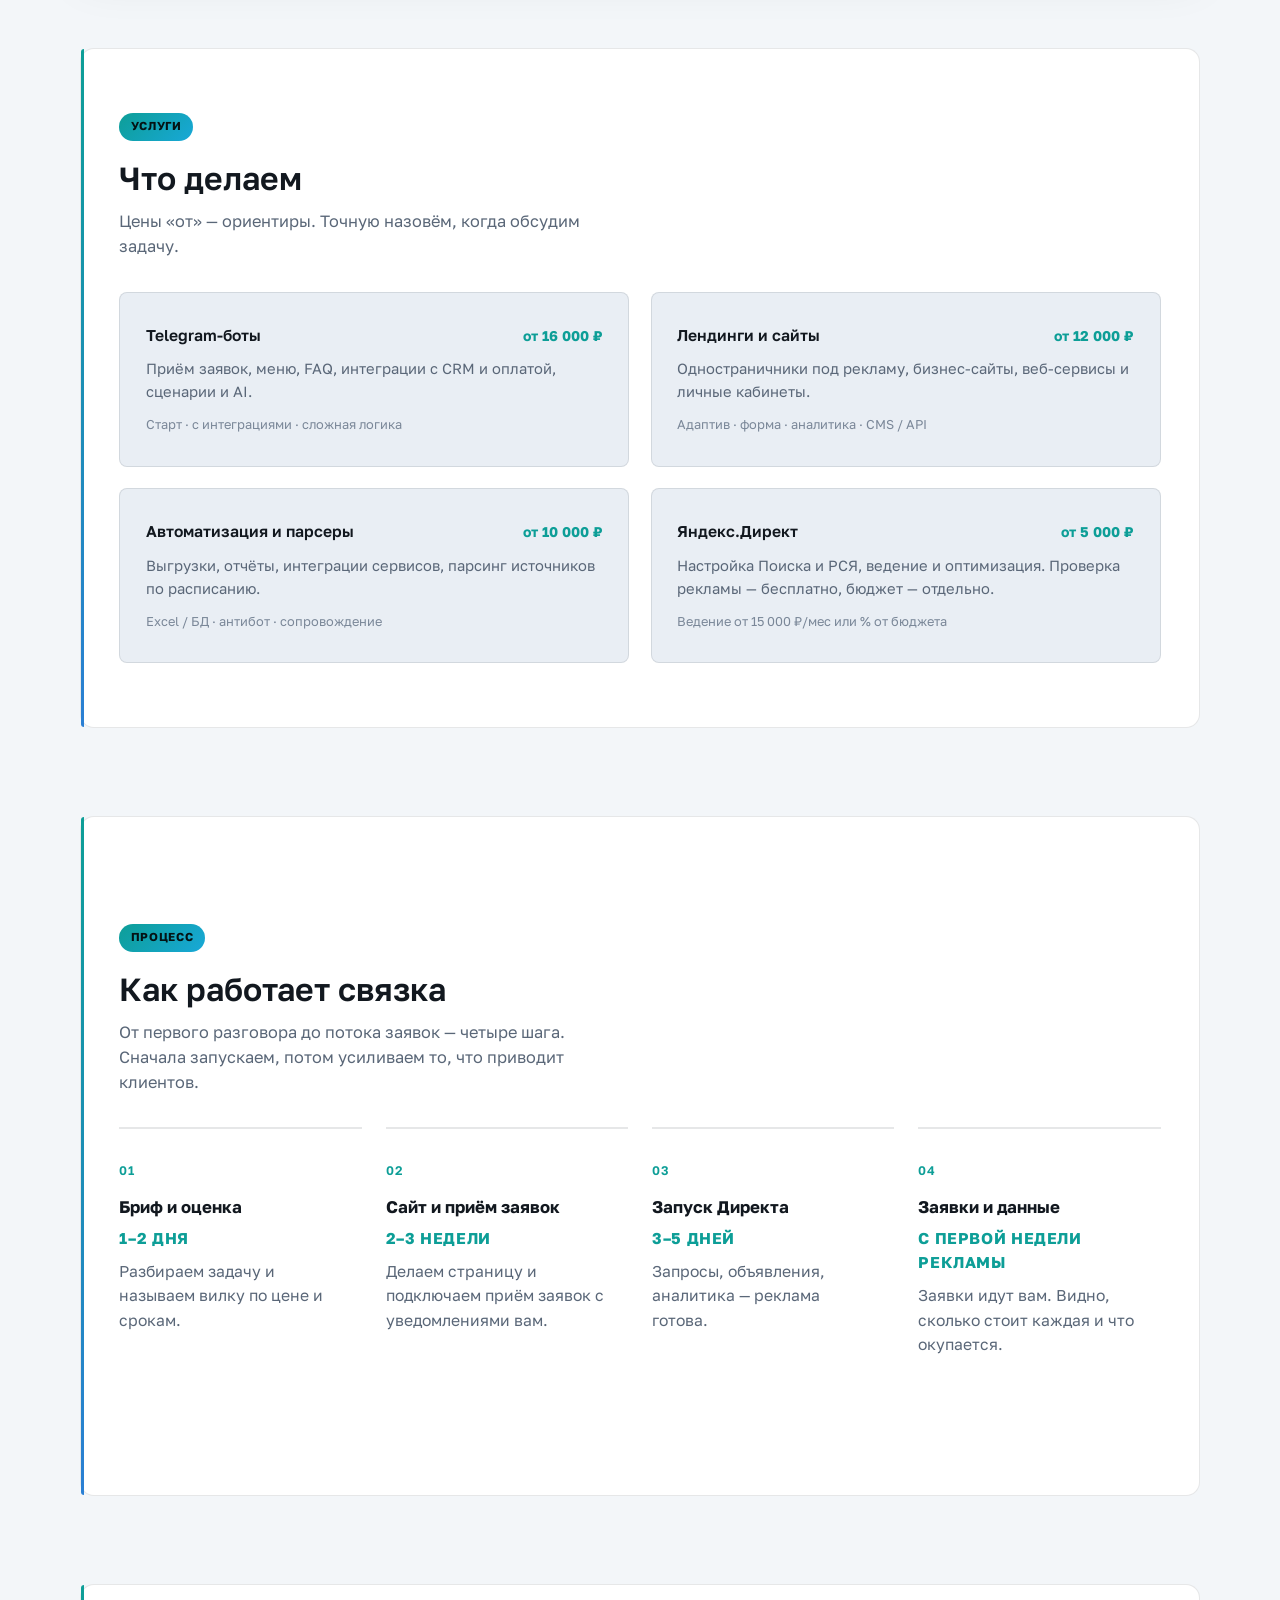
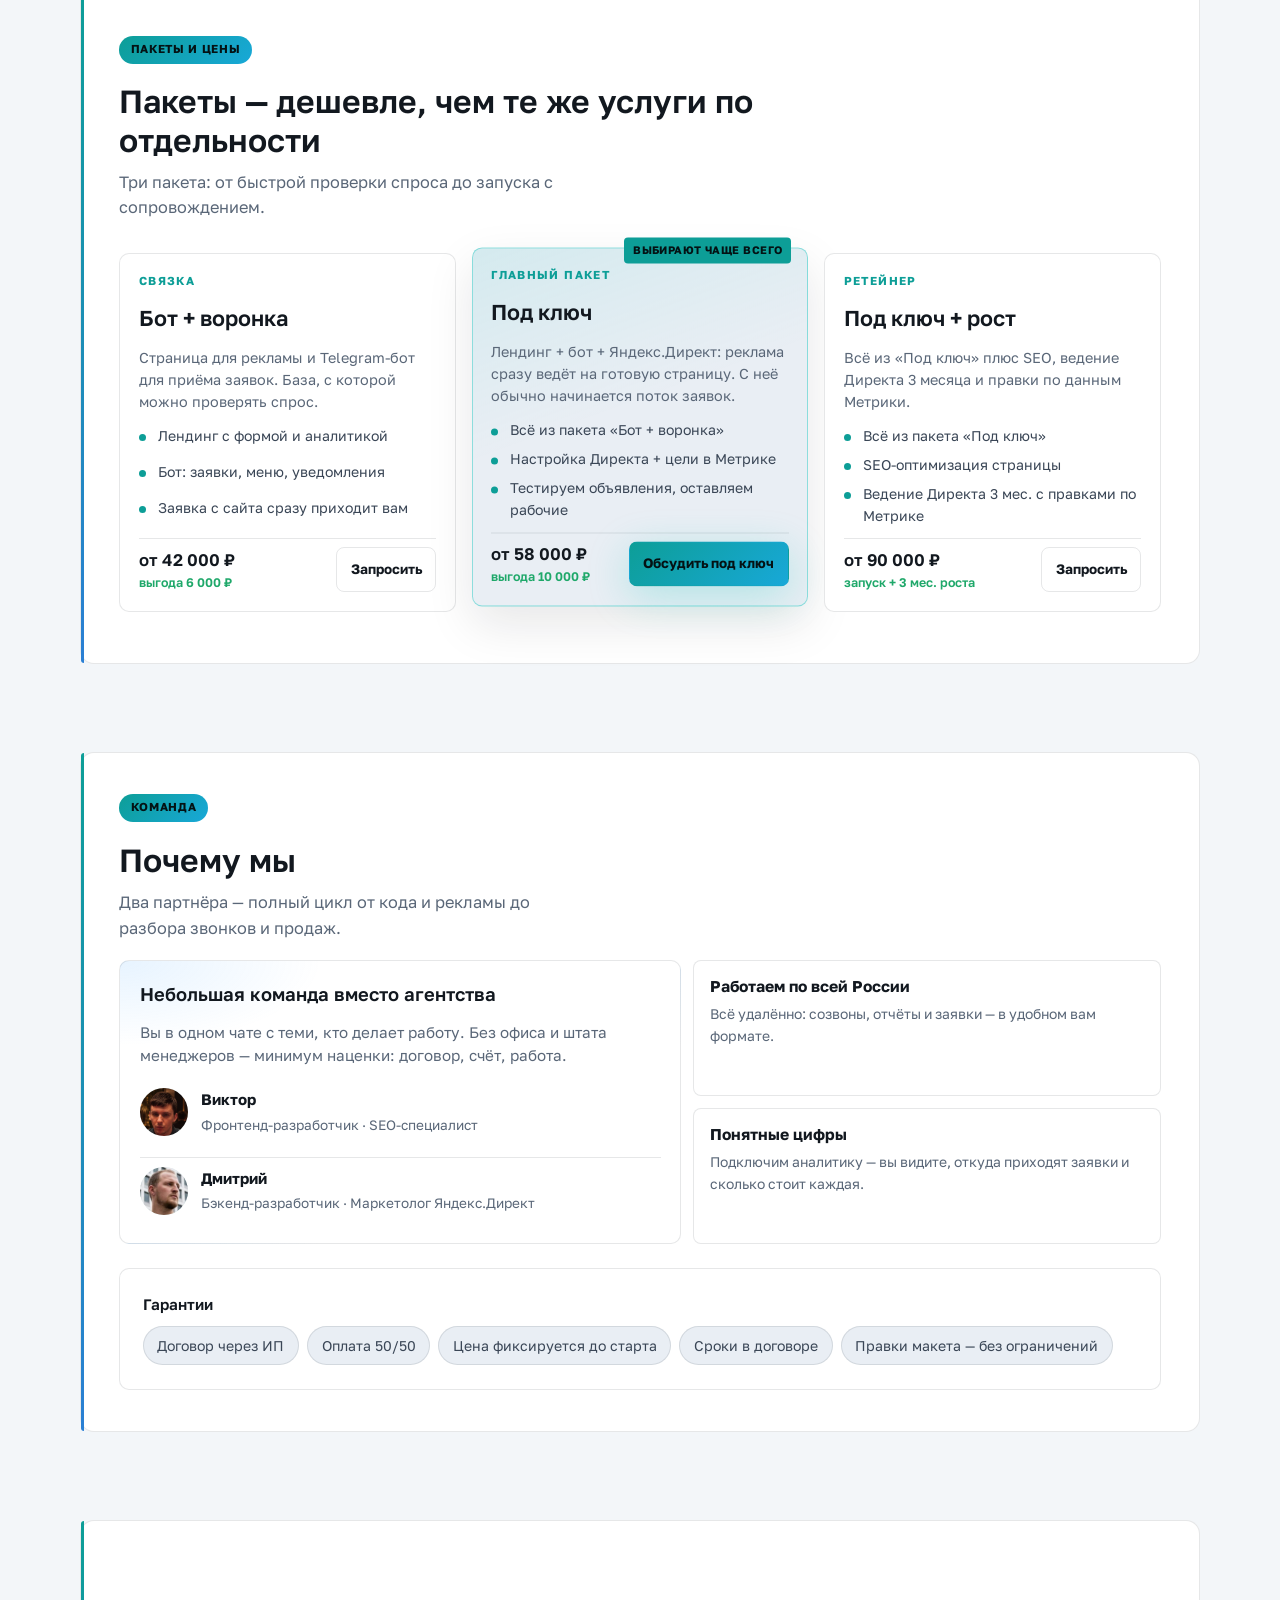
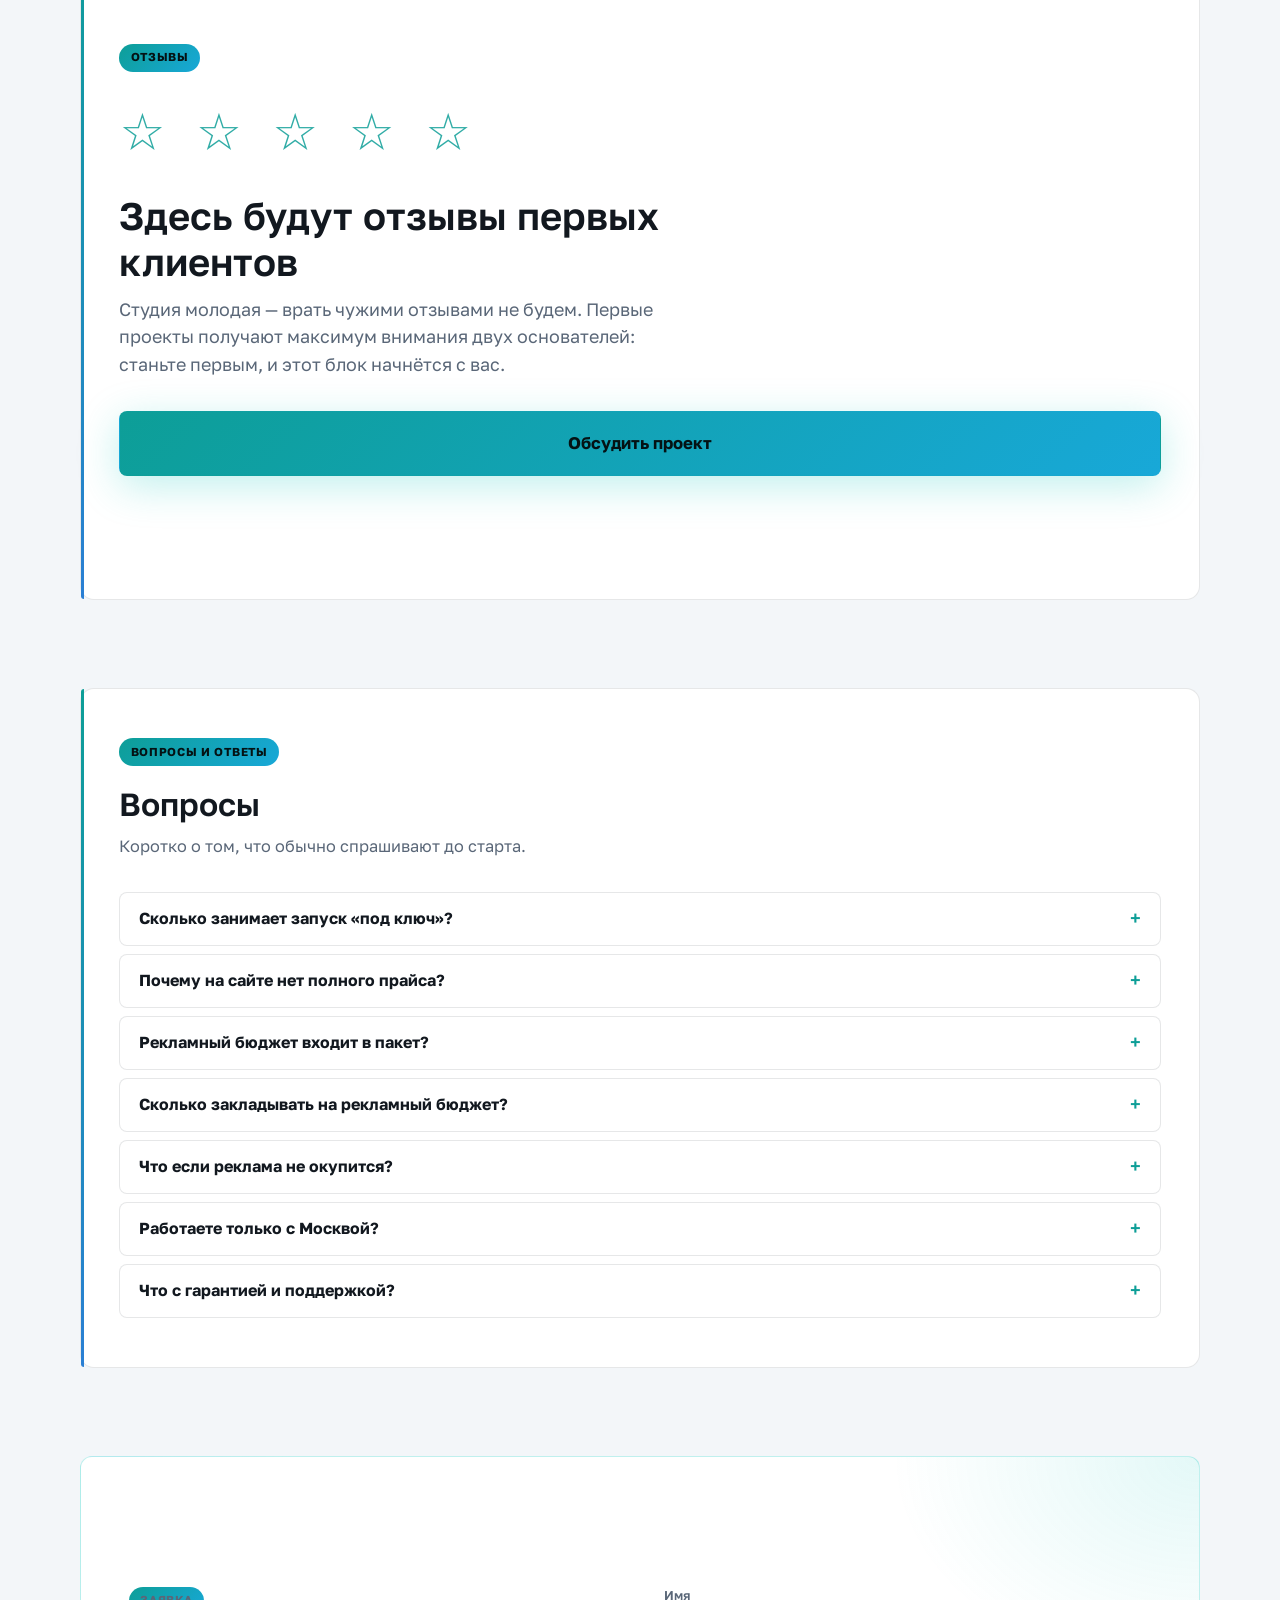
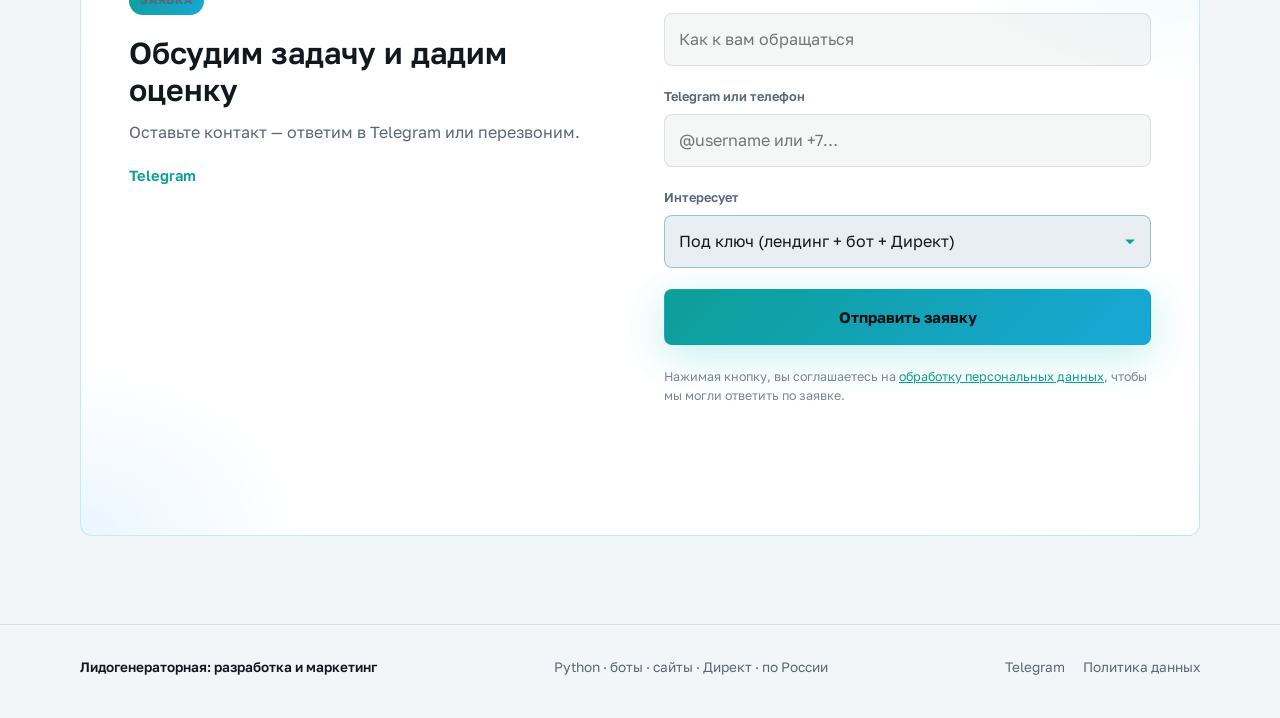
==== commit 110445d9: "Модалка: убрано без обязательств" ====
--- a/index.html
+++ b/index.html
@@ -739,7 +739,7 @@
       <button class="modal__close" type="button" data-modal-close aria-label="Закрыть">&times;</button>
       <p class="panel__badge">Свяжемся сами</p>
       <h3 id="modal-title">Оставьте номер или Telegram</h3>
-      <p class="modal__text">Перезвоним или напишем — обсудим задачу без обязательств.</p>
+      <p class="modal__text">Перезвоним или напишем — обсудим задачу.</p>
       <form class="modal__form" id="modal-form" novalidate>
         <input id="modal-contact" name="contact" type="text" required placeholder="+7… или @username" autocomplete="tel" aria-label="Телефон или Telegram">
         <button class="btn btn--primary" type="submit">Свяжитесь со мной</button>
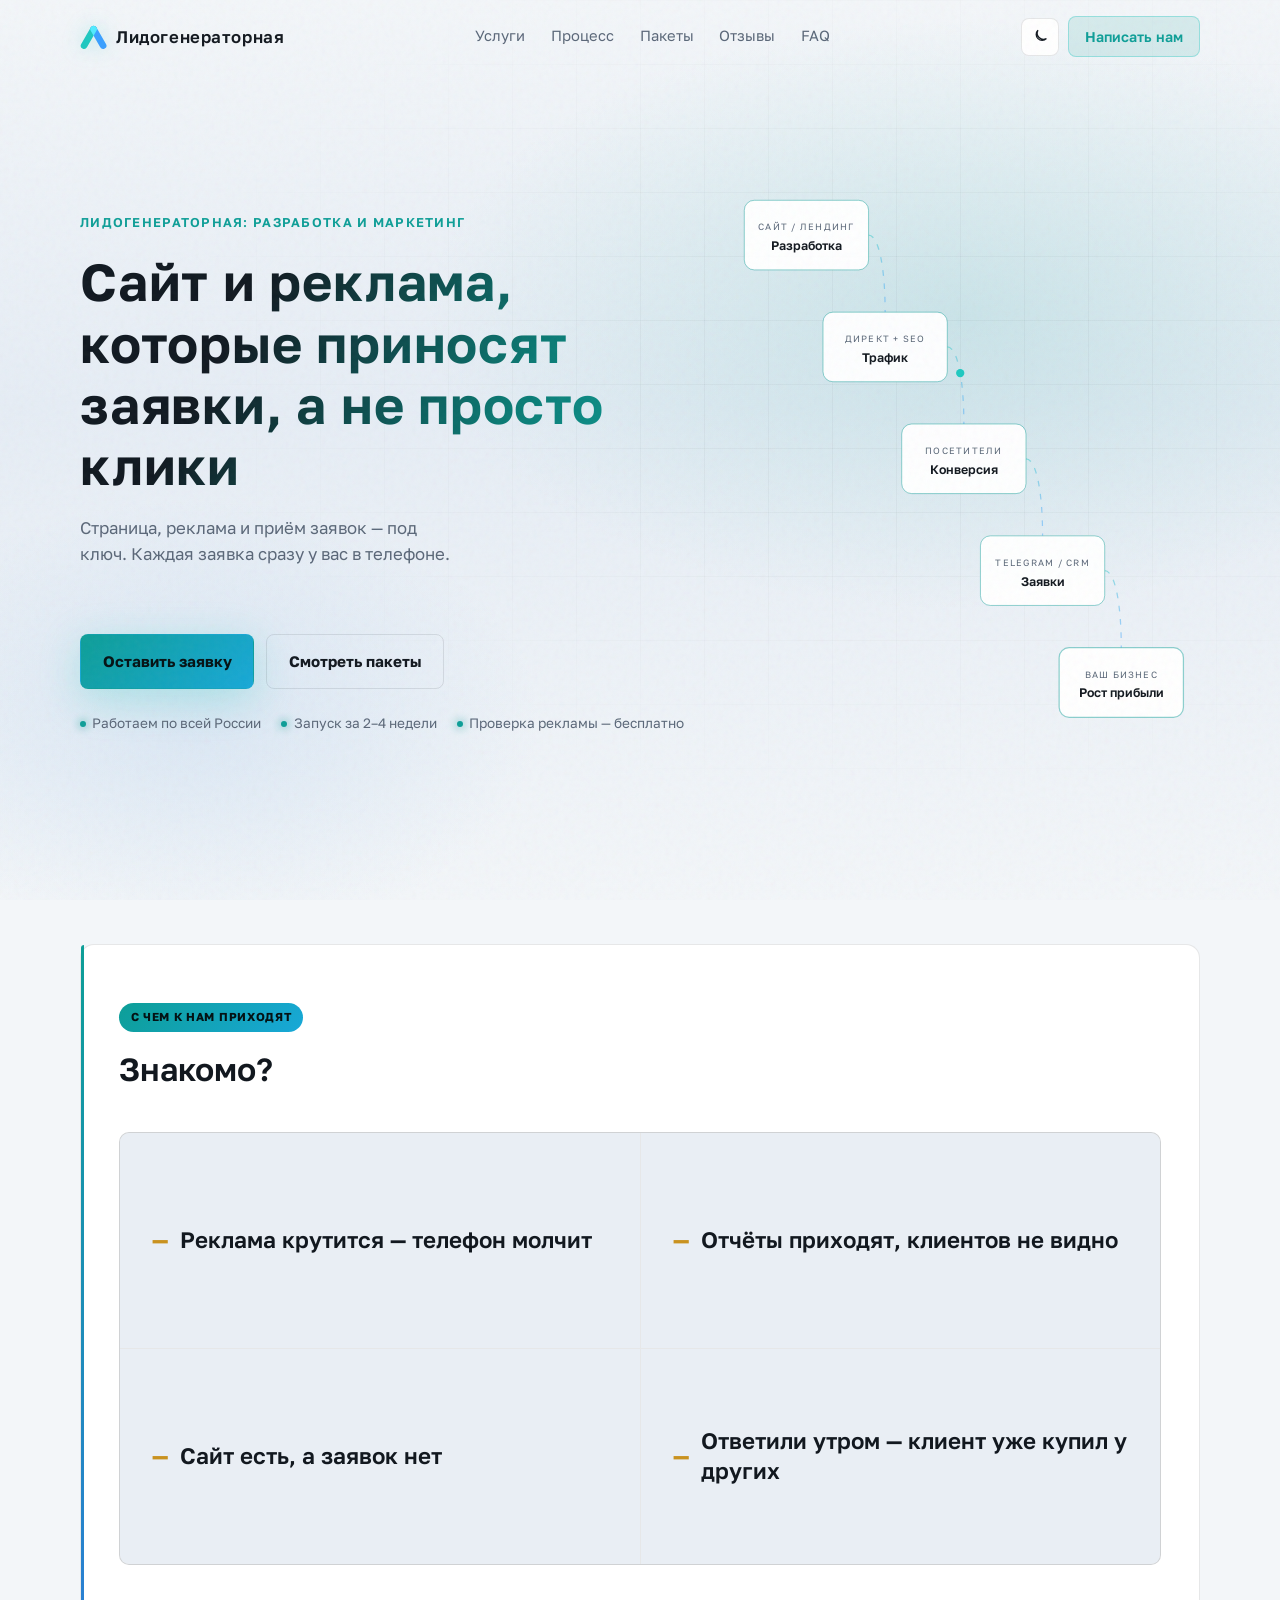
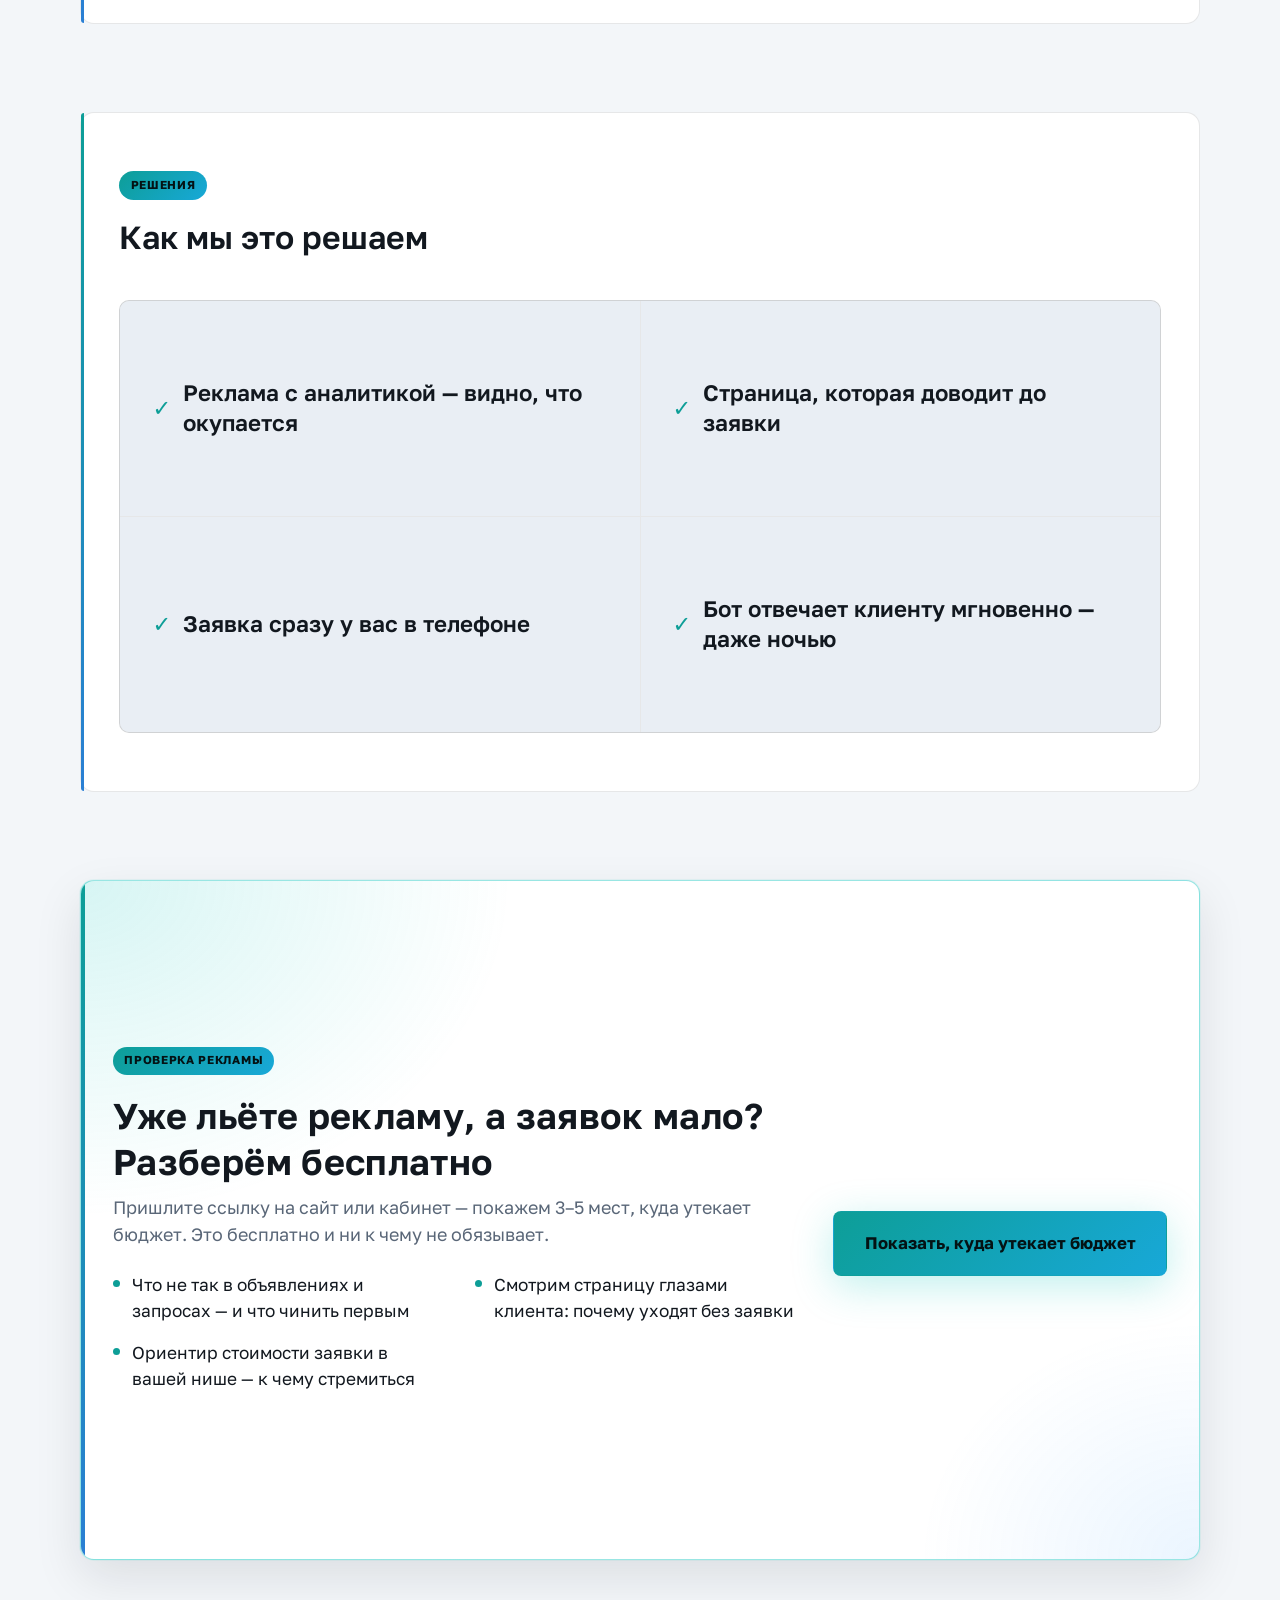
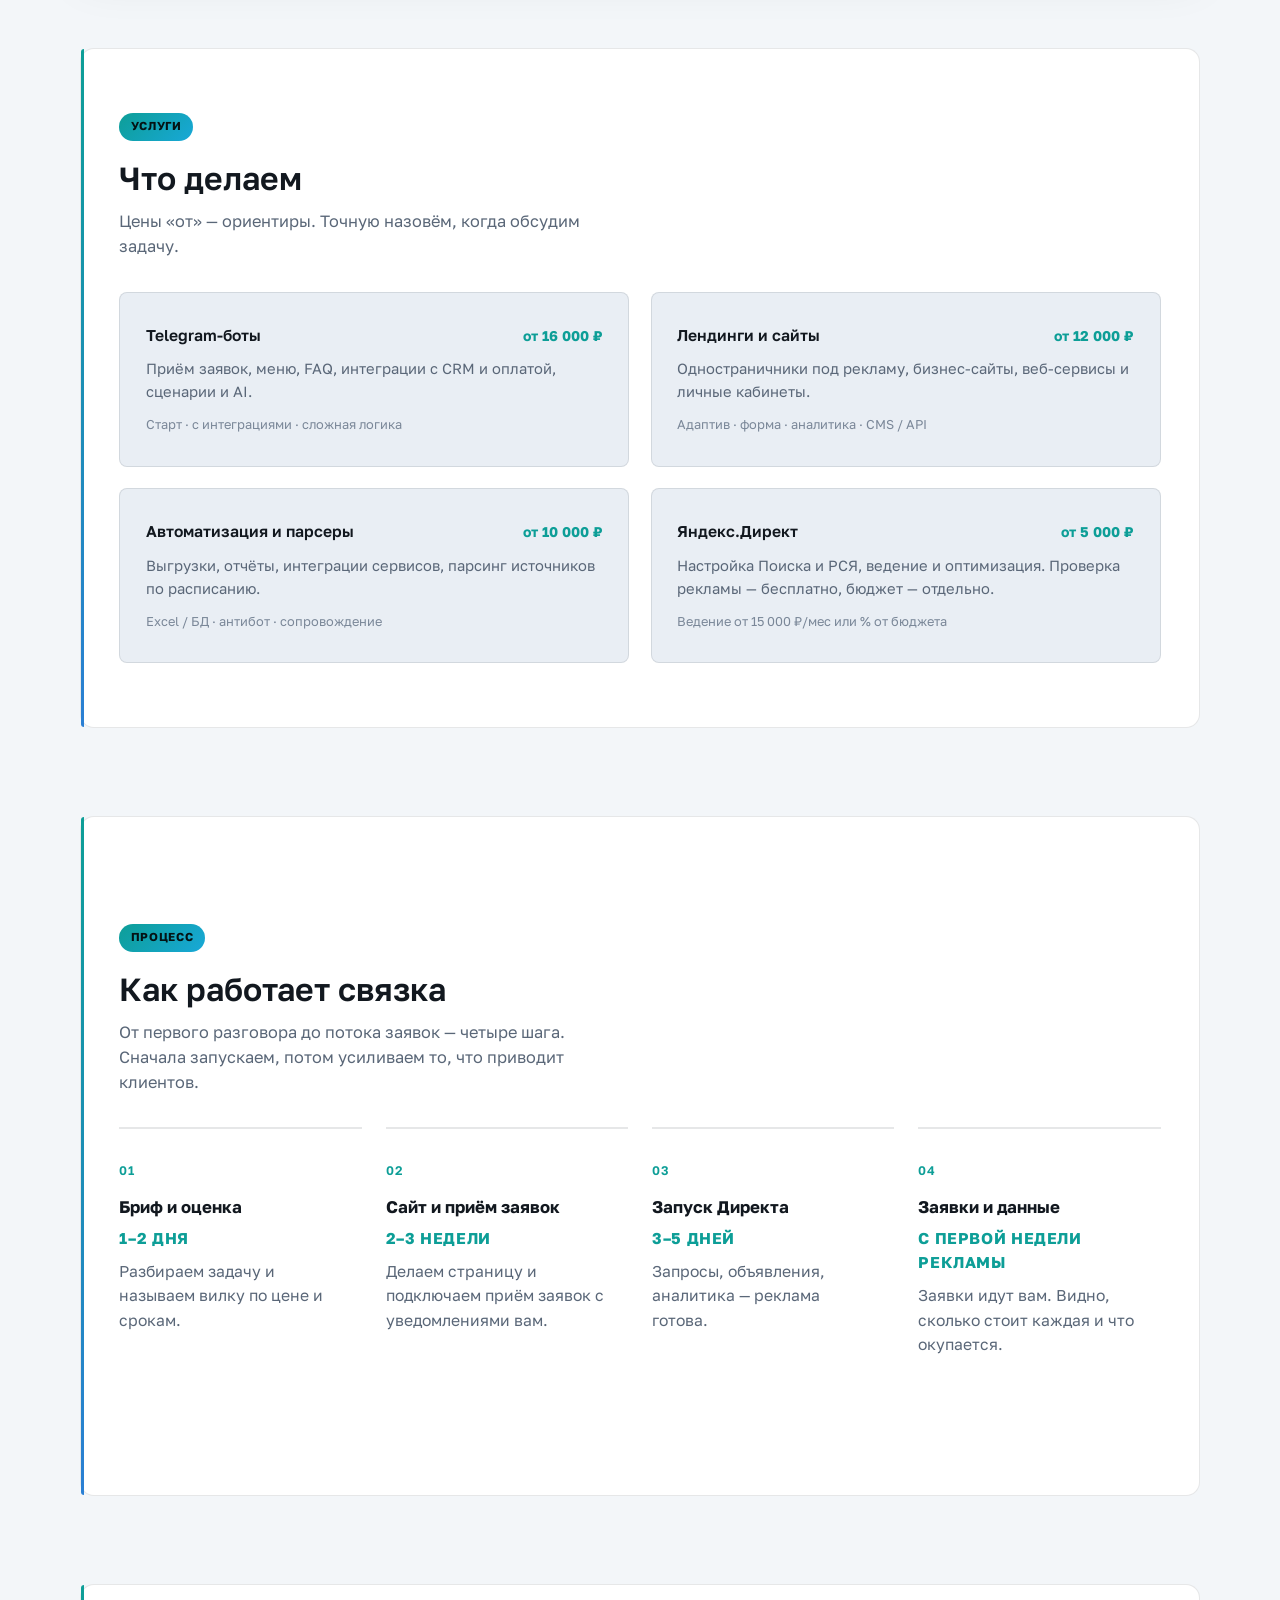
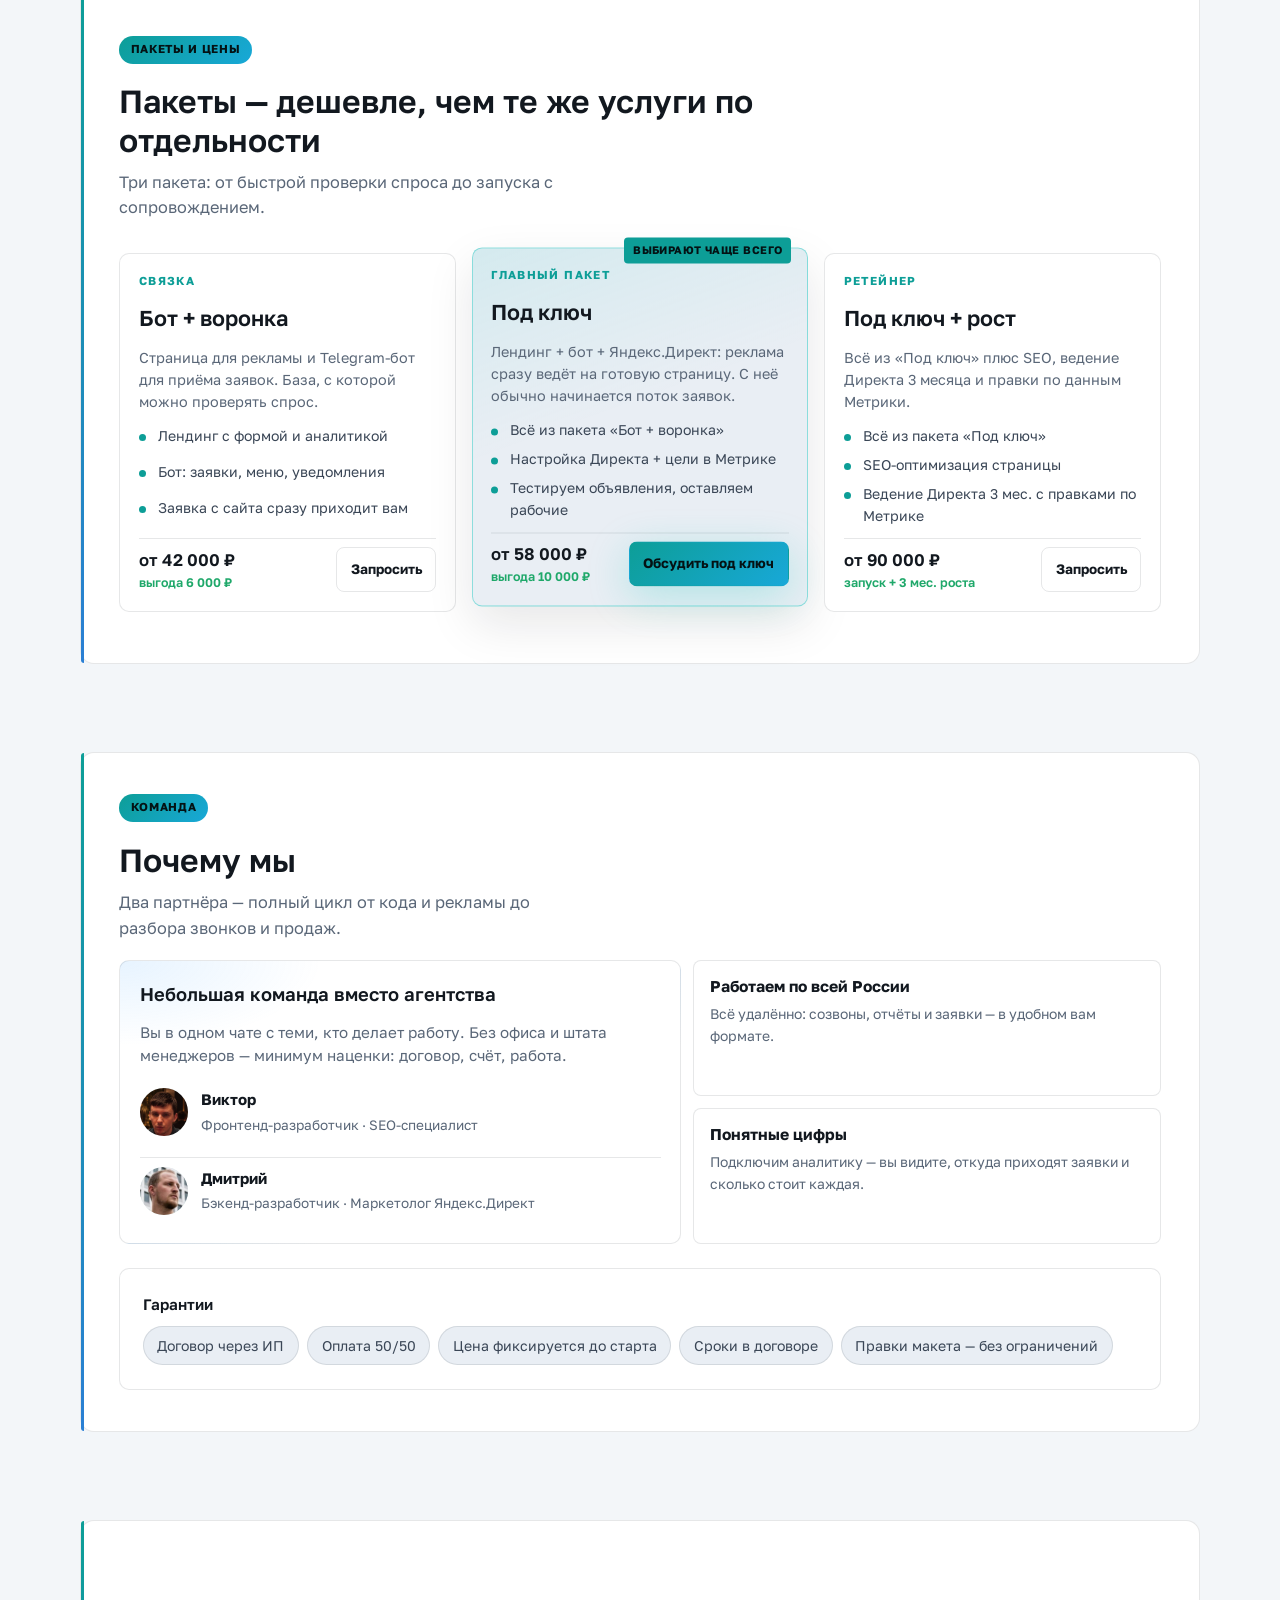
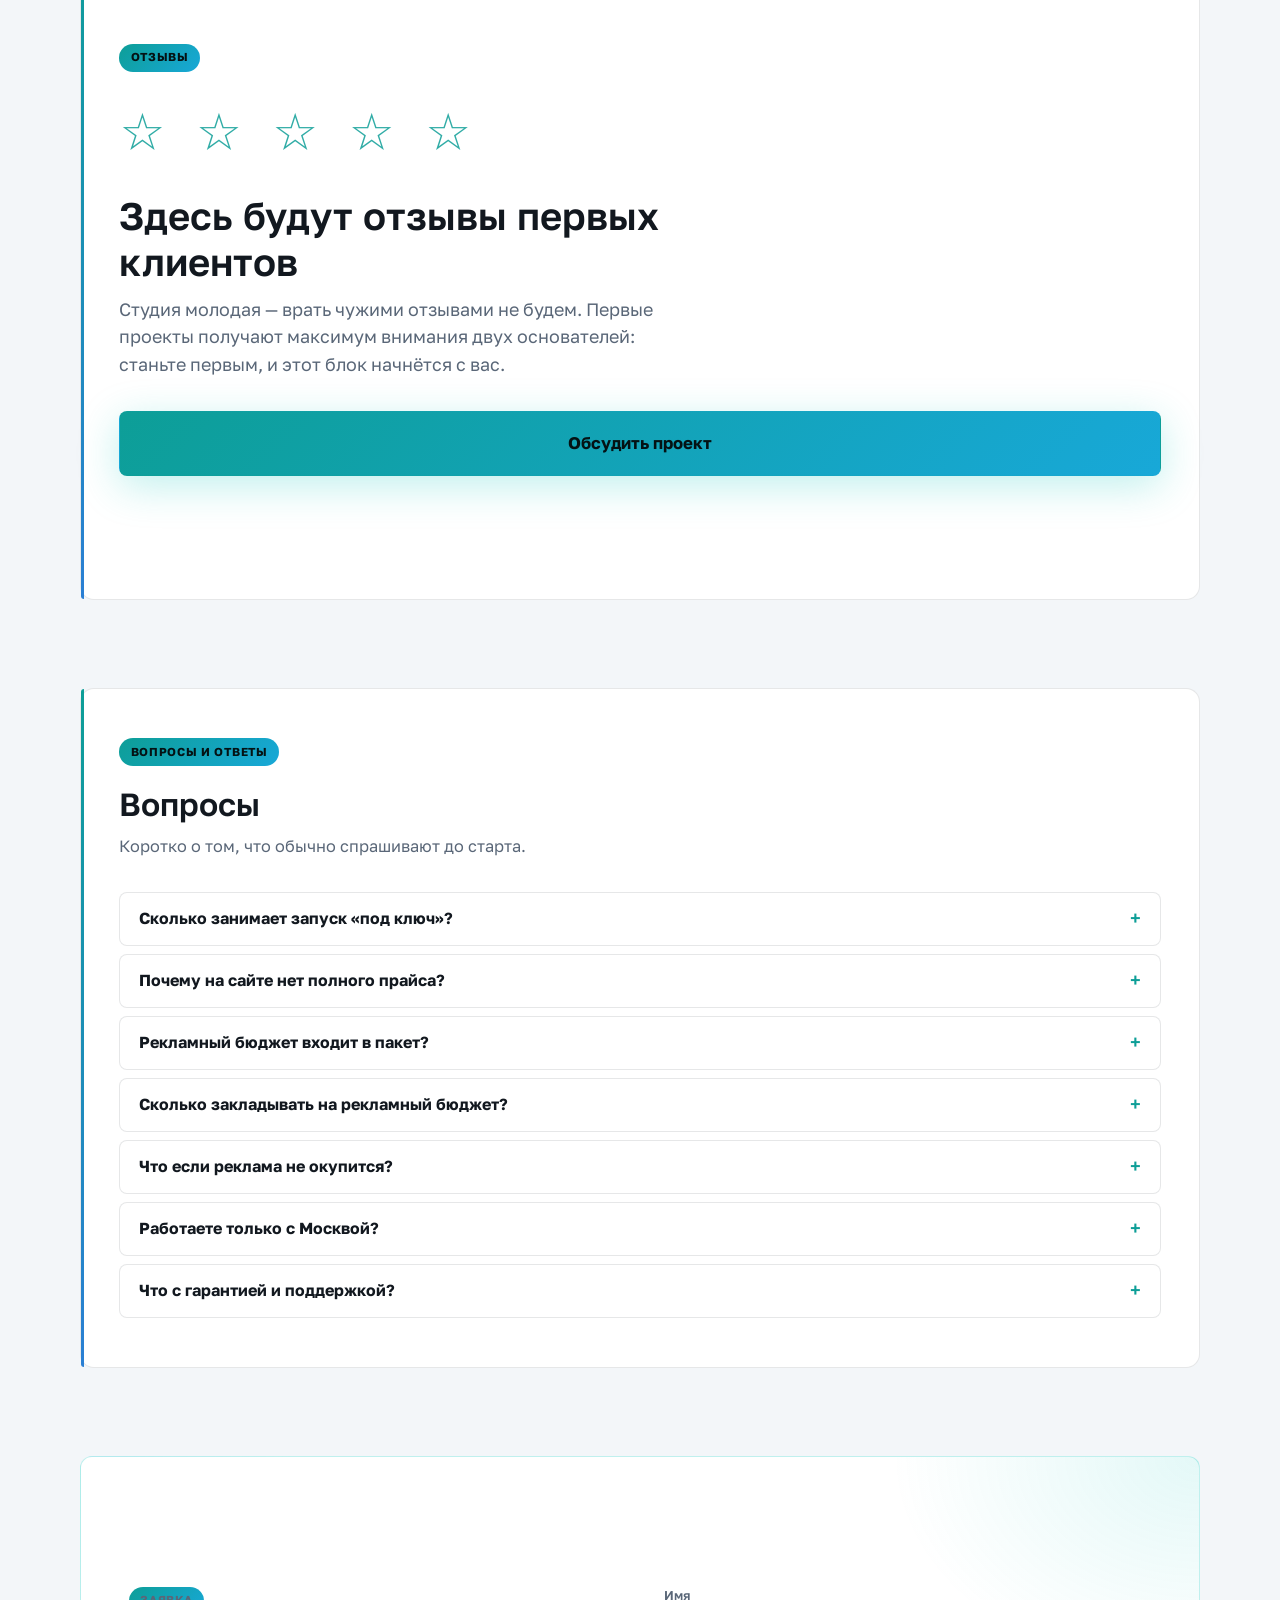
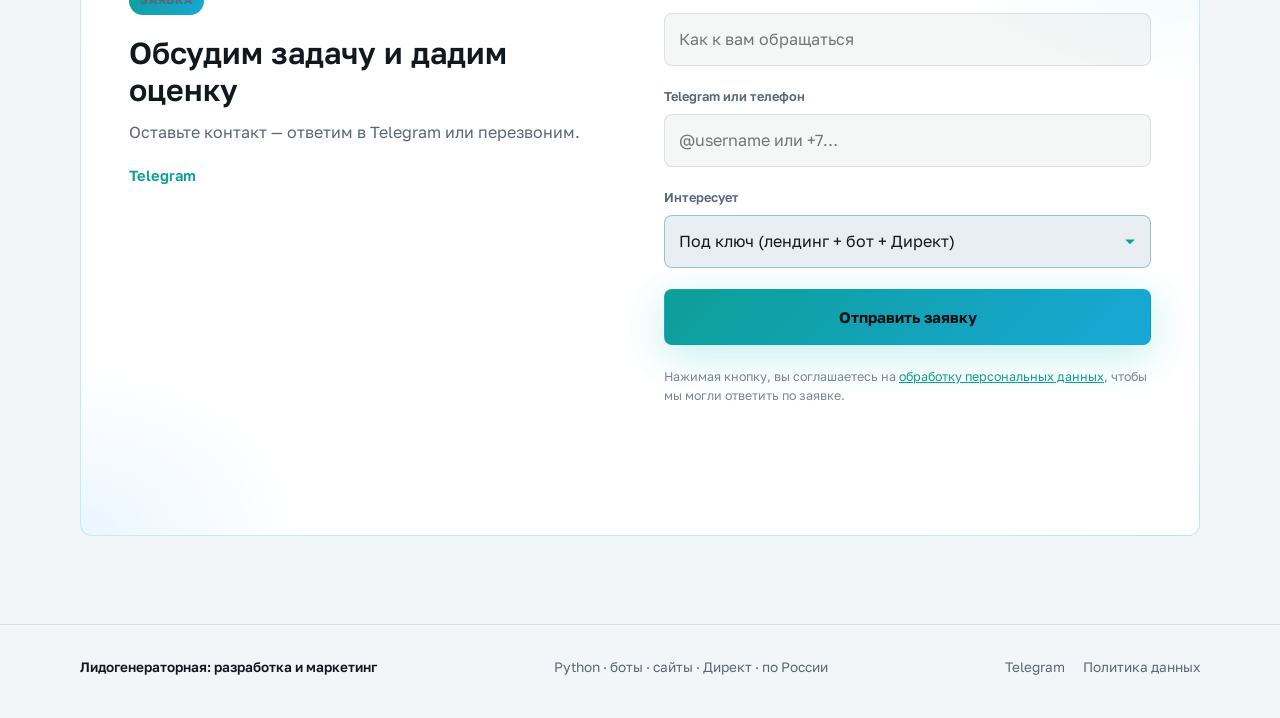
==== commit 090e3fbc: "Отзывы в меню шапки; порядок пунктов по порядку секций" ====
--- a/index.html
+++ b/index.html
@@ -252,9 +252,10 @@
         <span class="logo__text">Лидогенераторная</span>
       </a>
       <nav class="nav__links" data-i18n-aria="nav.aria" aria-label="Разделы">
+        <a href="#services" data-i18n="nav.services">Услуги</a>
         <a href="#how">Процесс</a>
-        <a href="#services" data-i18n="nav.services">Услуги</a>
         <a href="#packages" data-i18n="nav.packages">Пакеты</a>
+        <a href="#reviews">Отзывы</a>
         <a href="#faq" data-i18n="nav.faq">FAQ</a>
       </nav>
       <div class="nav__actions">
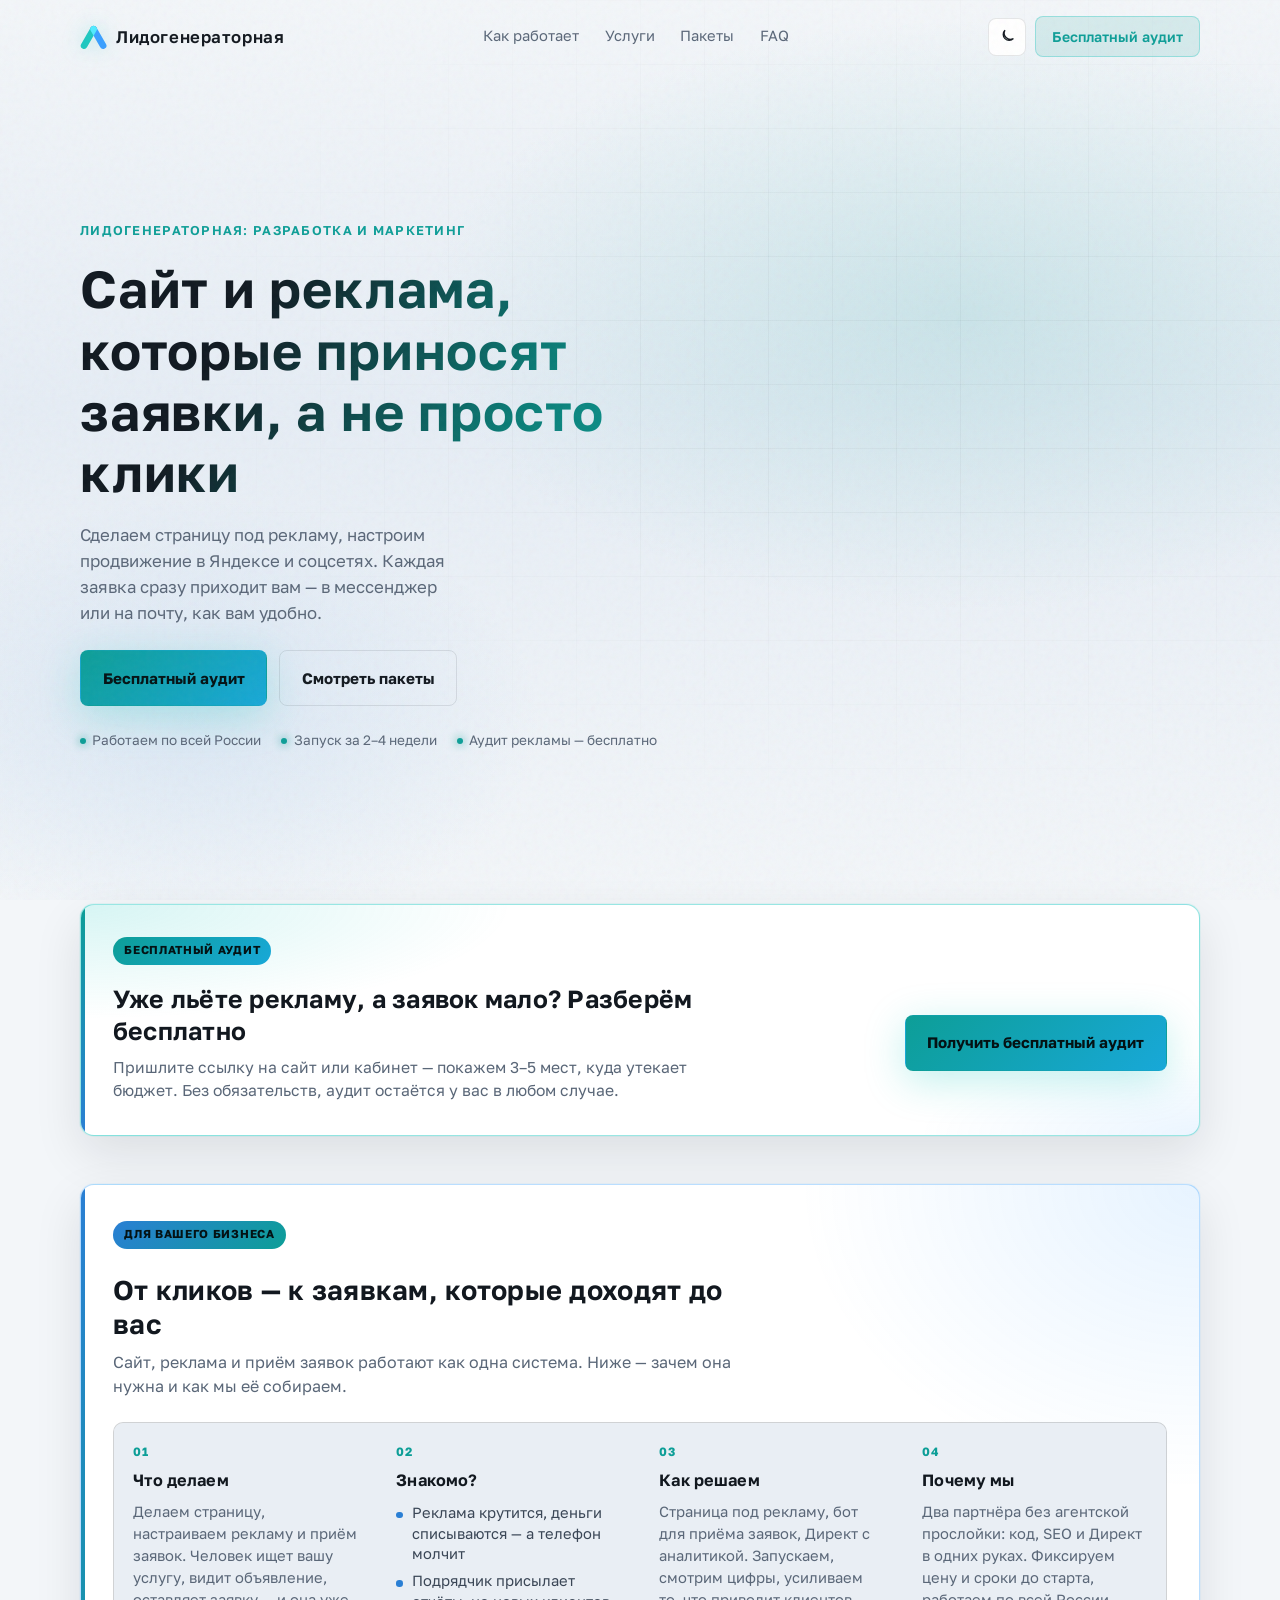
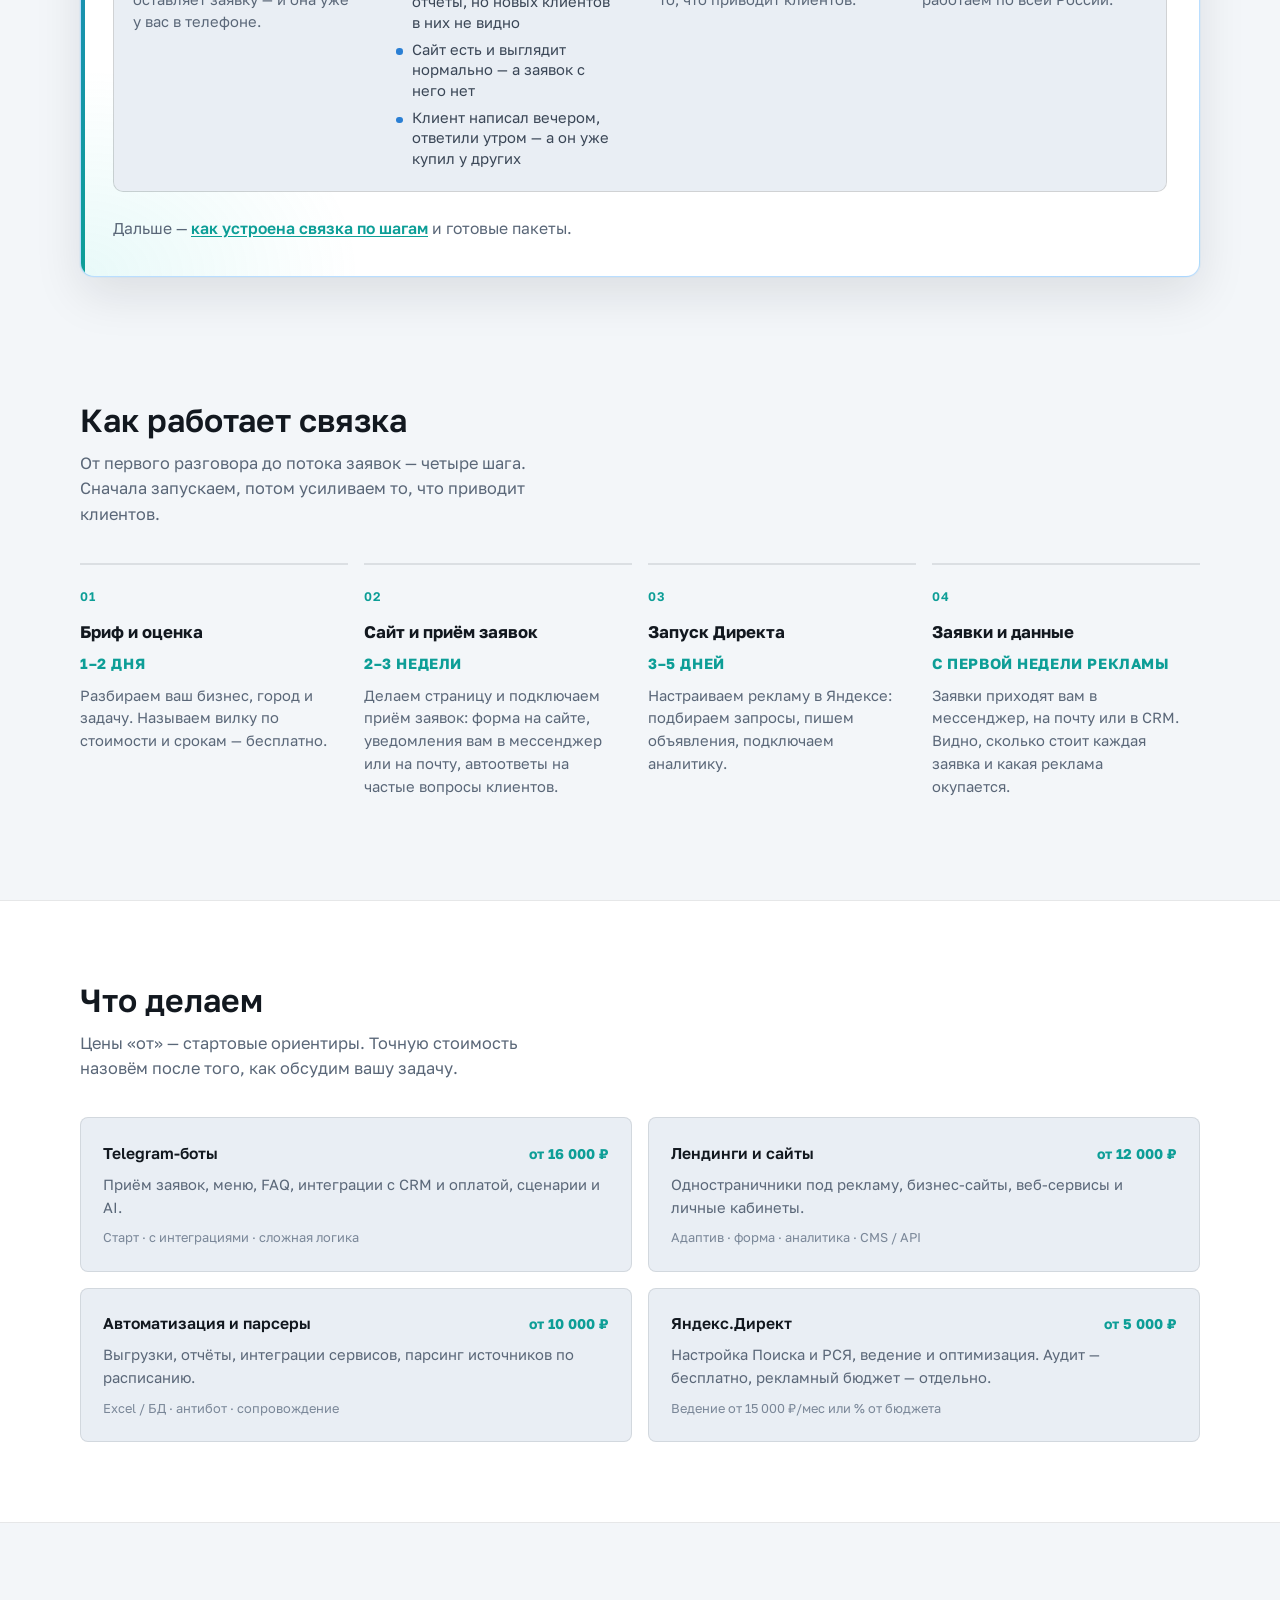
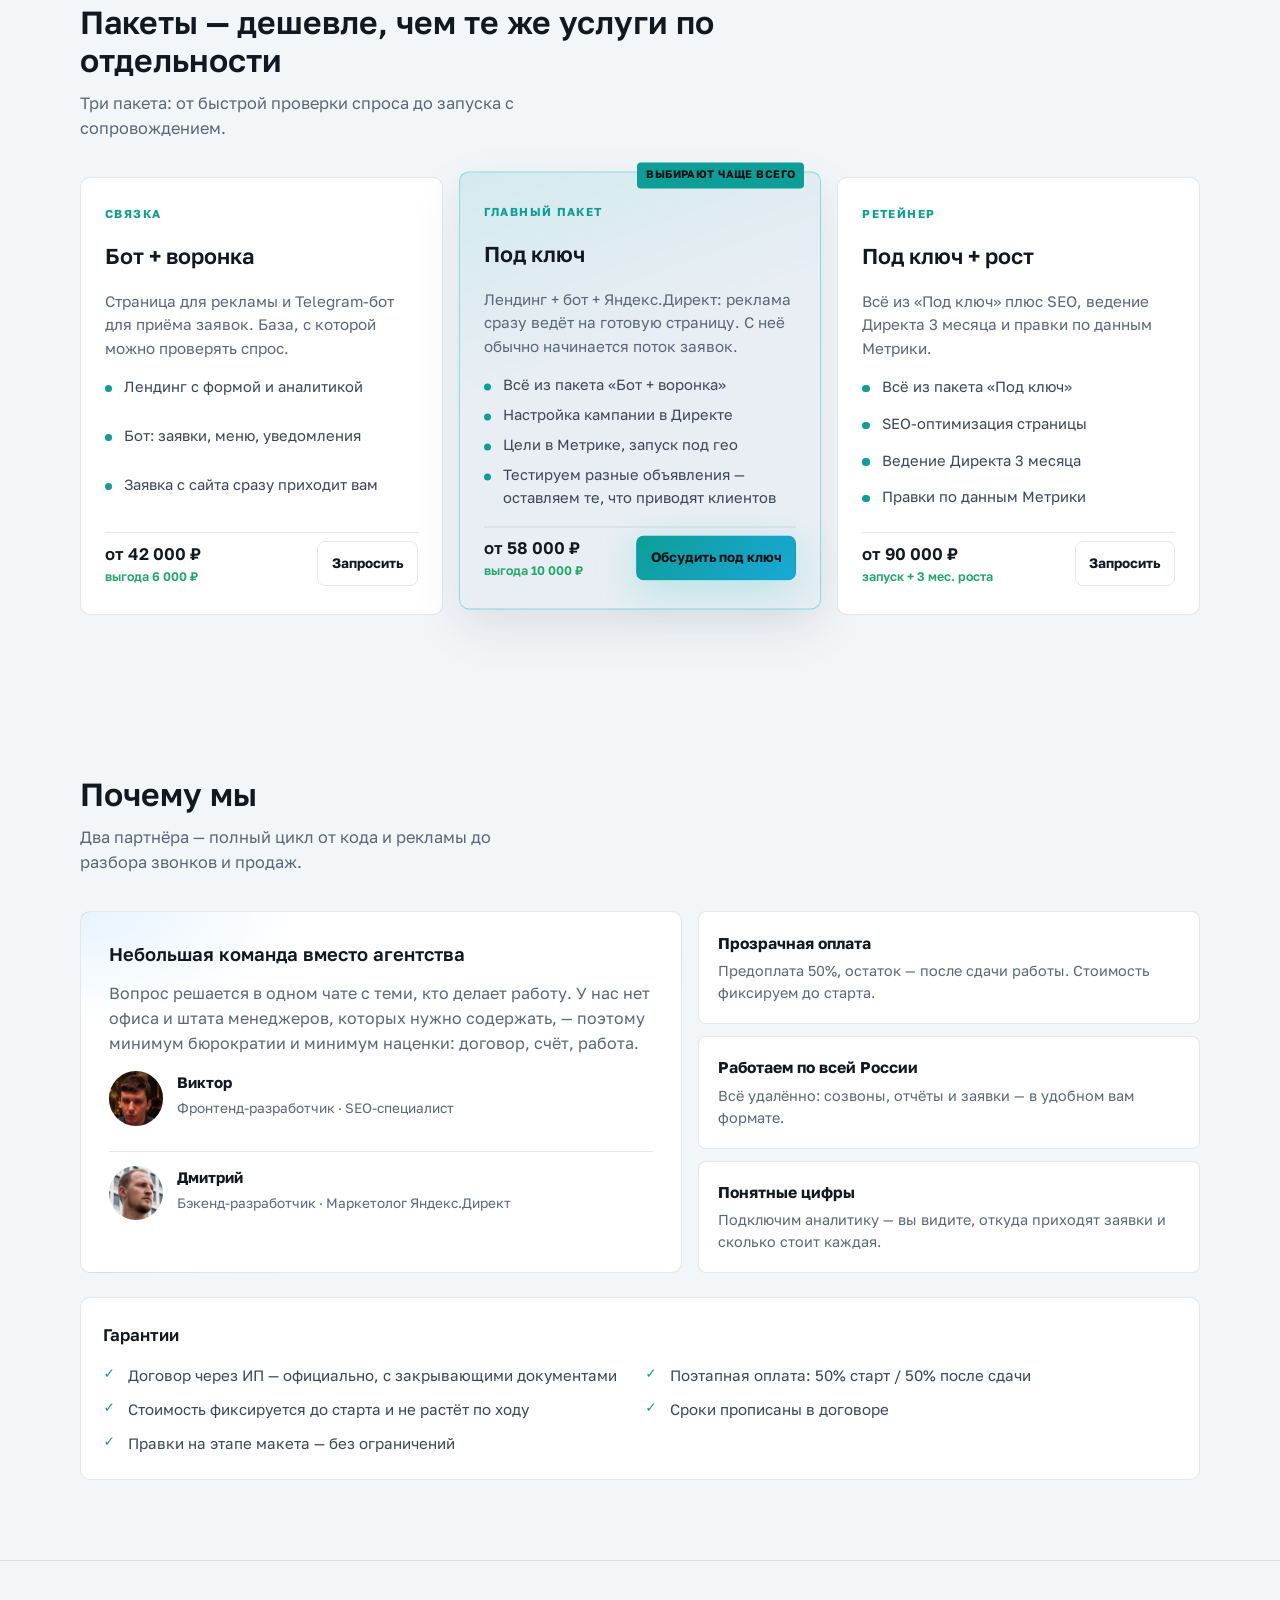
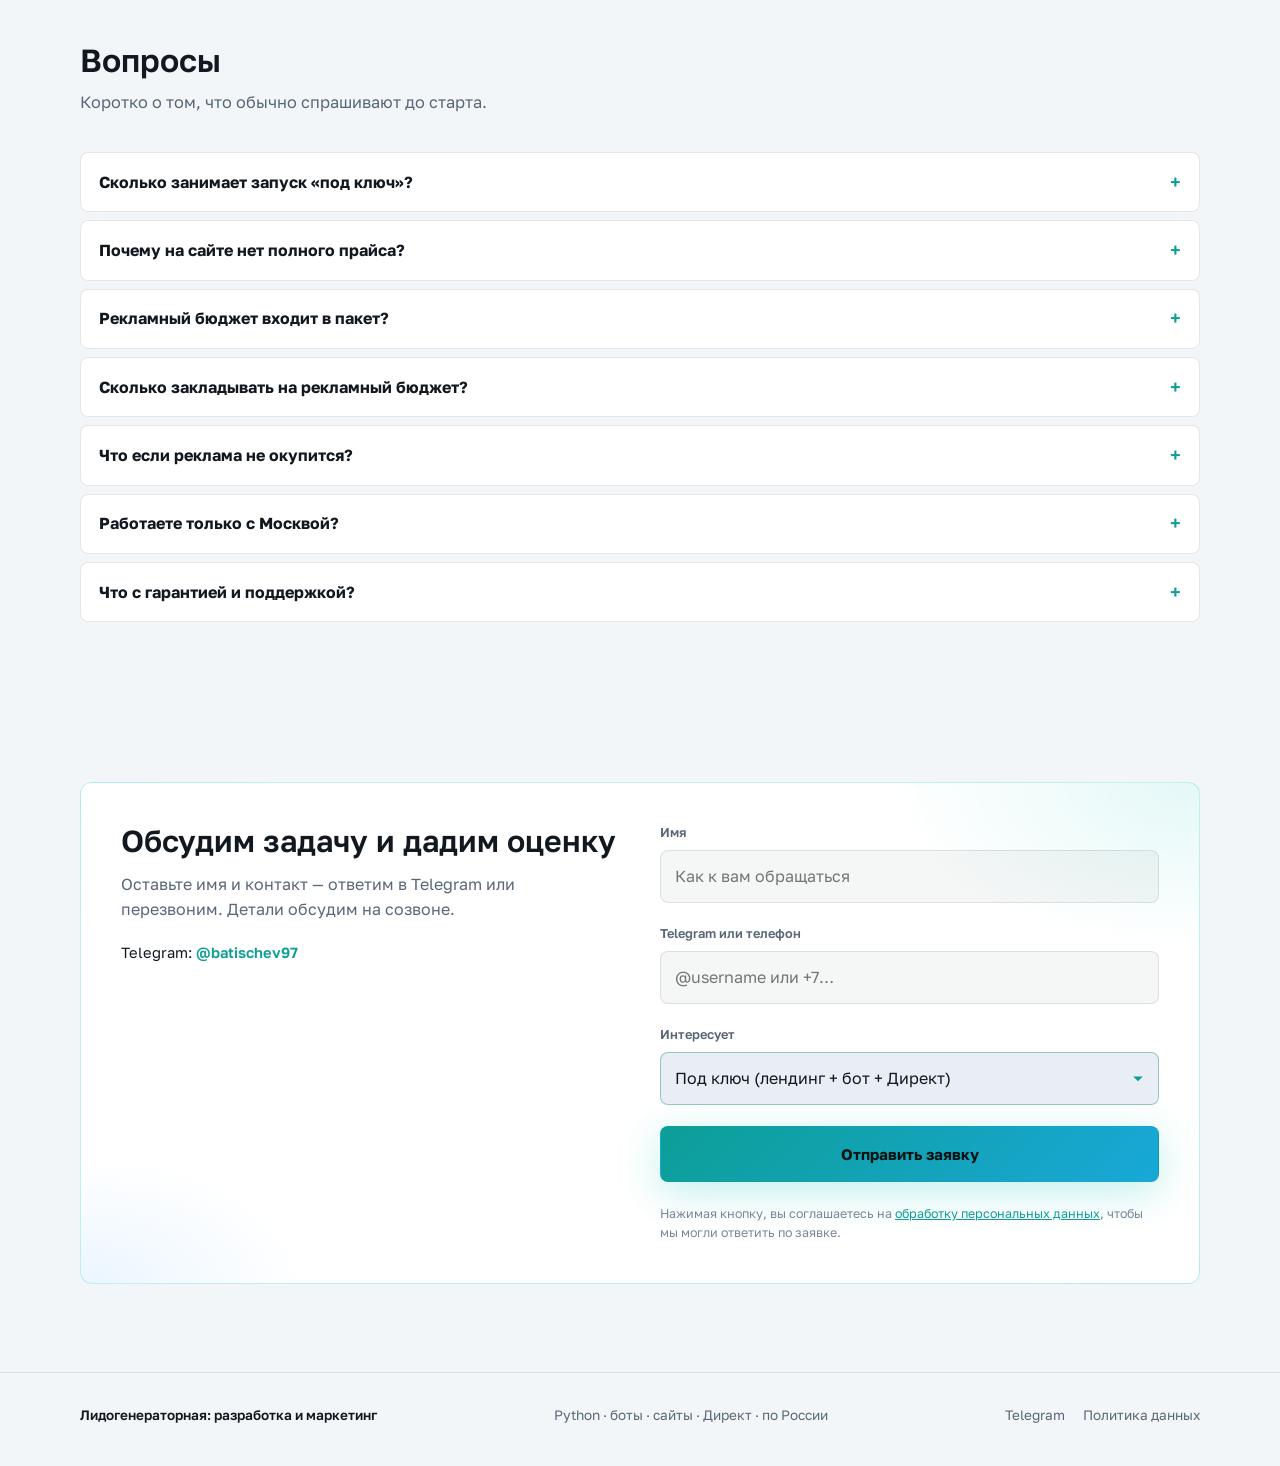
==== commit 36fe4508: "убрал анимацию" ====
--- a/index.html
+++ b/index.html
@@ -134,7 +134,7 @@
               "itemOffered": {
                 "@type": "Service",
                 "name": "Яндекс.Директ",
-                "description": "Настройка Поиска и РСЯ, ведение и оптимизация. Проверка рекламы — бесплатно."
+                "description": "Настройка Поиска и РСЯ, ведение и оптимизация. Аудит рекламы — бесплатно."
               },
               "priceSpecification": {
                 "@type": "PriceSpecification",
@@ -252,10 +252,9 @@
         <span class="logo__text">Лидогенераторная</span>
       </a>
       <nav class="nav__links" data-i18n-aria="nav.aria" aria-label="Разделы">
+        <a href="#how" data-i18n="nav.how">Как работает</a>
         <a href="#services" data-i18n="nav.services">Услуги</a>
-        <a href="#how">Процесс</a>
         <a href="#packages" data-i18n="nav.packages">Пакеты</a>
-        <a href="#reviews">Отзывы</a>
         <a href="#faq" data-i18n="nav.faq">FAQ</a>
       </nav>
       <div class="nav__actions">
@@ -268,12 +267,13 @@
             <path d="M21 14.5A8.5 8.5 0 0 1 9.5 3 7 7 0 1 0 21 14.5z"/>
           </svg>
         </button>
-        <a class="nav__cta" href="#lead">Написать нам</a>
+        <a class="nav__cta" href="#audit">Бесплатный аудит</a>
       </div>
     </div>
   </header>
 
   <main id="top">
+    <!-- HERO -->
     <section class="hero" aria-labelledby="hero-title">
       <div class="hero__bg" aria-hidden="true"></div>
       <div class="hero__visual" aria-hidden="true">
@@ -285,137 +285,119 @@
         <p class="hero__eyebrow" data-i18n="hero.eyebrow">Лидогенераторная: разработка и маркетинг</p>
         <h1 id="hero-title" data-i18n="hero.title">Сайт и реклама, которые приносят заявки, а не просто клики</h1>
         <p class="hero__lead" data-i18n="hero.lead">
-          Страница, реклама и приём заявок — под ключ. Каждая заявка сразу у вас в телефоне.
+          Сделаем страницу под рекламу, настроим продвижение в Яндексе и соцсетях. Каждая заявка сразу приходит вам — в мессенджер или на почту, как вам удобно.
         </p>
-      </div>
-
-      <div class="hero__side" aria-hidden="true">
-        <svg class="hero__flow" viewBox="0 0 560 680" fill="none" xmlns="http://www.w3.org/2000/svg">
-          <defs>
-            <linearGradient id="g1" x1="0" y1="0" x2="1" y2="1">
-              <stop offset="0%" stop-color="#1ec8c0"/>
-              <stop offset="100%" stop-color="#3aa0ff"/>
-            </linearGradient>
-          </defs>
-
-          <path id="hero-flow-track" d="M85 52 L160 52 C172 52, 180 90, 180 145 L180 187 L255 187 C267 187, 275 225, 275 280 L275 322 L350 322 C362 322, 370 360, 370 415 L370 457 L445 457 C457 457, 465 495, 465 550 L465 592 L530 592" fill="none" stroke="none" pointer-events="none"/>
-          <path class="flow-line" d="M160 52 C 172 52, 180 90, 180 145" stroke="url(#g1)" stroke-width="1.5" fill="none" opacity="0.45"/>
-          <path class="flow-line" d="M255 187 C 267 187, 275 225, 275 280" stroke="url(#g1)" stroke-width="1.5" fill="none" opacity="0.45"/>
-          <path class="flow-line" d="M350 322 C 362 322, 370 360, 370 415" stroke="url(#g1)" stroke-width="1.5" fill="none" opacity="0.45"/>
-          <path class="flow-line" d="M445 457 C 457 457, 465 495, 465 550" stroke="url(#g1)" stroke-width="1.5" fill="none" opacity="0.45"/>
-
-          <circle class="flow-dot" cx="85" cy="52" r="5" fill="#1ec8c0" opacity="0"/>
-
-          <g class="flow-card flow-card--1">
-            <rect x="10" y="10" width="150" height="84" rx="12" stroke="rgba(30,200,192,0.5)" stroke-width="1.2" fill="rgba(18,23,30,0.96)"/>
-            <text x="85" y="46" text-anchor="middle" fill="#9aa6b5" font-family="Golos Text,sans-serif" font-size="11" letter-spacing="1.5">САЙТ / ЛЕНДИНГ</text>
-            <text x="85" y="70" text-anchor="middle" fill="#eef2f6" font-family="Golos Text,sans-serif" font-size="15" font-weight="600">Разработка</text>
-          </g>
-
-          <g class="flow-card flow-card--2">
-            <rect x="105" y="145" width="150" height="84" rx="12" stroke="rgba(30,200,192,0.5)" stroke-width="1.2" fill="rgba(18,23,30,0.96)"/>
-            <text x="180" y="181" text-anchor="middle" fill="#9aa6b5" font-family="Golos Text,sans-serif" font-size="11" letter-spacing="1.5">ДИРЕКТ + SEO</text>
-            <text x="180" y="205" text-anchor="middle" fill="#eef2f6" font-family="Golos Text,sans-serif" font-size="15" font-weight="600">Трафик</text>
-          </g>
-
-          <g class="flow-card flow-card--3">
-            <rect x="200" y="280" width="150" height="84" rx="12" stroke="rgba(30,200,192,0.5)" stroke-width="1.2" fill="rgba(18,23,30,0.96)"/>
-            <text x="275" y="316" text-anchor="middle" fill="#9aa6b5" font-family="Golos Text,sans-serif" font-size="11" letter-spacing="1.5">ПОСЕТИТЕЛИ</text>
-            <text x="275" y="340" text-anchor="middle" fill="#eef2f6" font-family="Golos Text,sans-serif" font-size="15" font-weight="600">Конверсия</text>
-          </g>
-
-          <g class="flow-card flow-card--4">
-            <rect x="295" y="415" width="150" height="84" rx="12" stroke="rgba(30,200,192,0.5)" stroke-width="1.2" fill="rgba(18,23,30,0.96)"/>
-            <text x="370" y="451" text-anchor="middle" fill="#9aa6b5" font-family="Golos Text,sans-serif" font-size="11" letter-spacing="1.5">TELEGRAM / CRM</text>
-            <text x="370" y="475" text-anchor="middle" fill="#eef2f6" font-family="Golos Text,sans-serif" font-size="15" font-weight="600">Заявки</text>
-          </g>
-
-          <g class="flow-card flow-card--5">
-            <rect x="390" y="550" width="150" height="84" rx="12" stroke="rgba(30,200,192,0.65)" stroke-width="1.5" fill="rgba(18,23,30,0.96)"/>
-            <text x="465" y="586" text-anchor="middle" fill="#9aa6b5" font-family="Golos Text,sans-serif" font-size="11" letter-spacing="1.5">ВАШ БИЗНЕС</text>
-            <text x="465" y="610" text-anchor="middle" fill="#eef2f6" font-family="Golos Text,sans-serif" font-size="15" font-weight="600">Рост прибыли</text>
-          </g>
-        </svg>
       </div>
 
       <div class="hero__actions">
         <div class="btn-row">
-          <a class="btn btn--primary" href="#lead" data-i18n="hero.ctaAudit">Оставить заявку</a>
+          <a class="btn btn--primary" href="#audit" data-i18n="hero.ctaAudit">Бесплатный аудит</a>
           <a class="btn btn--ghost" href="#packages" data-i18n="hero.ctaPackages">Смотреть пакеты</a>
         </div>
         <div class="hero__meta">
           <span><i class="dot" aria-hidden="true"></i> <span data-i18n="hero.meta1">Работаем по всей России</span></span>
           <span><i class="dot" aria-hidden="true"></i> <span data-i18n="hero.meta2">Запуск за 2–4 недели</span></span>
-          <span><i class="dot" aria-hidden="true"></i> <span data-i18n="hero.meta3">Проверка рекламы — бесплатно</span></span>
-        </div>
-      </div>
-      </div>
-    </section>
-
-    <!-- БОЛИ -->
-    <section class="value" id="pain" aria-labelledby="pain-title">
-      <div class="wrap">
-        <div class="panel reveal">
-        <p class="panel__badge">С чем к нам приходят</p>
-        <div class="section-head">
-          <h2 id="pain-title">Знакомо?</h2>
-        </div>
-        <div class="tiles">
-          <div class="tile">Реклама крутится — телефон молчит</div>
-          <div class="tile">Отчёты приходят, клиентов не видно</div>
-          <div class="tile">Сайт есть, а заявок нет</div>
-          <div class="tile">Ответили утром — клиент уже купил у других</div>
-        </div>
-        </div>
-      </div>
-    </section>
-
-    <!-- РЕШЕНИЯ -->
-    <section id="solve" aria-labelledby="solve-title">
-      <div class="wrap">
-        <div class="panel reveal">
-        <p class="panel__badge">Решения</p>
-        <div class="section-head">
-          <h2 id="solve-title">Как мы это решаем</h2>
-        </div>
-        <div class="tiles tiles--solve">
-          <div class="tile">Реклама с аналитикой — видно, что окупается</div>
-          <div class="tile">Страница, которая доводит до заявки</div>
-          <div class="tile">Заявка сразу у вас в телефоне</div>
-          <div class="tile">Бот отвечает клиенту мгновенно — даже ночью</div>
-        </div>
-        </div>
-      </div>
-    </section>
-
+          <span><i class="dot" aria-hidden="true"></i> <span data-i18n="hero.meta3">Аудит рекламы — бесплатно</span></span>
+        </div>
+      </div>
+      </div>
+    </section>
+
+    <!-- AUDIT lead magnet -->
     <section class="audit" id="audit" aria-labelledby="audit-title">
       <div class="wrap">
         <div class="audit__panel reveal">
-          <p class="audit__badge" data-i18n="audit.badge">Проверка рекламы</p>
+          <p class="audit__badge" data-i18n="audit.badge">Бесплатный аудит</p>
           <div class="audit__row">
             <div class="audit__copy">
               <h2 id="audit-title" data-i18n="audit.title">Уже льёте рекламу, а заявок мало? Разберём бесплатно</h2>
-              <p data-i18n="audit.text">Пришлите ссылку на сайт или кабинет — покажем 3–5 мест, куда утекает бюджет. Это бесплатно и ни к чему не обязывает.</p>
-              <ul class="audit__list">
-                <li>Что не так в объявлениях и запросах — и что чинить первым</li>
-                <li>Смотрим страницу глазами клиента: почему уходят без заявки</li>
-                <li>Ориентир стоимости заявки в вашей нише — к чему стремиться</li>
+              <p data-i18n="audit.text">Пришлите ссылку на сайт или кабинет — покажем 3–5 мест, куда утекает бюджет. Без обязательств, аудит остаётся у вас в любом случае.</p>
+            </div>
+            <a class="btn btn--primary" href="?offer=audit#lead" data-goal="audit_cta" data-i18n="audit.cta">Получить бесплатный аудит</a>
+          </div>
+        </div>
+      </div>
+    </section>
+
+    <!-- VALUE: что делаем / боли / как решаем / почему мы -->
+    <section class="value" id="pain" aria-labelledby="pain-title">
+      <div class="wrap">
+        <div class="value__panel reveal">
+          <p class="value__badge" data-i18n="pain.badge">Для вашего бизнеса</p>
+          <div class="value__head">
+            <h2 id="pain-title" data-i18n="pain.title">От кликов — к заявкам, которые доходят до вас</h2>
+            <p data-i18n="pain.lead">Сайт, реклама и приём заявок работают как одна система. Ниже — зачем она нужна и как мы её собираем.</p>
+          </div>
+          <div class="value__grid">
+            <article class="value__col">
+              <span class="value__num" aria-hidden="true">01</span>
+              <h3 data-i18n="pain.do.t">Что делаем</h3>
+              <p data-i18n="pain.do.p">Делаем страницу, настраиваем рекламу и приём заявок. Человек ищет вашу услугу, видит объявление, оставляет заявку — и она уже у вас в телефоне.</p>
+            </article>
+            <article class="value__col">
+              <span class="value__num" aria-hidden="true">02</span>
+              <h3 data-i18n="pain.pain.t">Знакомо?</h3>
+              <ul class="value__list">
+                <li data-i18n="pain.pain.1">Реклама крутится, деньги списываются — а телефон молчит</li>
+                <li data-i18n="pain.pain.2">Подрядчик присылает отчёты, но новых клиентов в них не видно</li>
+                <li data-i18n="pain.pain.3">Сайт есть и выглядит нормально — а заявок с него нет</li>
+                <li data-i18n="pain.pain.4">Клиент написал вечером, ответили утром — а он уже купил у других</li>
               </ul>
-            </div>
-            <a class="btn btn--primary" href="?offer=audit#lead" data-goal="audit_cta" data-i18n="audit.cta">Показать, куда утекает бюджет</a>
+            </article>
+            <article class="value__col">
+              <span class="value__num" aria-hidden="true">03</span>
+              <h3 data-i18n="pain.solve.t">Как решаем</h3>
+              <p data-i18n="pain.solve.p">Страница под рекламу, бот для приёма заявок, Директ с аналитикой. Запускаем, смотрим цифры, усиливаем то, что приводит клиентов.</p>
+            </article>
+            <article class="value__col">
+              <span class="value__num" aria-hidden="true">04</span>
+              <h3 data-i18n="pain.why.t">Почему мы</h3>
+              <p data-i18n="pain.why.p">Два партнёра без агентской прослойки: код, SEO и Директ в одних руках. Фиксируем цену и сроки до старта, работаем по всей России.</p>
+            </article>
           </div>
-        </div>
-      </div>
-    </section>
-
-
+          <p class="value__foot" data-i18n-html="pain.close">Дальше — <a href="#how">как устроена связка по шагам</a> и готовые пакеты.</p>
+        </div>
+      </div>
+    </section>
+
+    <!-- HOW -->
+    <section id="how" aria-labelledby="how-title">
+      <div class="wrap">
+        <div class="section-head reveal">
+          <h2 id="how-title" data-i18n="how.title">Как работает связка</h2>
+          <p data-i18n="how.lead">От первого разговора до потока заявок — четыре шага. Сначала запускаем, потом усиливаем то, что приводит клиентов.</p>
+        </div>
+        <div class="steps__track reveal">
+          <article class="step">
+            <h3 data-i18n="how.1.t">Бриф и оценка</h3>
+            <p class="step__time" data-i18n="how.1.time">1–2 дня</p>
+            <p data-i18n="how.1.p">Разбираем ваш бизнес, город и задачу. Называем вилку по стоимости и срокам — бесплатно.</p>
+          </article>
+          <article class="step">
+            <h3 data-i18n="how.2.t">Сайт и приём заявок</h3>
+            <p class="step__time" data-i18n="how.2.time">2–3 недели</p>
+            <p data-i18n="how.2.p">Делаем страницу и подключаем приём заявок: форма на сайте, уведомления вам в мессенджер или на почту, автоответы на частые вопросы клиентов.</p>
+          </article>
+          <article class="step">
+            <h3 data-i18n="how.3.t">Запуск Директа</h3>
+            <p class="step__time" data-i18n="how.3.time">3–5 дней</p>
+            <p data-i18n="how.3.p">Настраиваем рекламу в Яндексе: подбираем запросы, пишем объявления, подключаем аналитику.</p>
+          </article>
+          <article class="step">
+            <h3 data-i18n="how.4.t">Заявки и данные</h3>
+            <p class="step__time" data-i18n="how.4.time">с первой недели рекламы</p>
+            <p data-i18n="how.4.p">Заявки приходят вам в мессенджер, на почту или в CRM. Видно, сколько стоит каждая заявка и какая реклама окупается.</p>
+          </article>
+        </div>
+      </div>
+    </section>
+
+    <!-- SERVICES -->
     <section class="services" id="services" aria-labelledby="services-title">
       <div class="wrap">
-        <div class="panel reveal">
-        <p class="panel__badge">Услуги</p>
-        <div class="section-head">
+        <div class="section-head reveal">
           <h2 id="services-title" data-i18n="services.title">Что делаем</h2>
-          <p data-i18n="services.lead">Цены «от» — ориентиры. Точную назовём, когда обсудим задачу.</p>
+          <p data-i18n="services.lead">Цены «от» — стартовые ориентиры. Точную стоимость назовём после того, как обсудим вашу задачу.</p>
         </div>
         <div class="services__grid reveal">
           <article class="service">
@@ -447,55 +429,17 @@
               <h3 data-i18n="svc.4.t">Яндекс.Директ</h3>
               <span class="service__price" data-i18n="svc.4.price">от 5 000 ₽</span>
             </div>
-            <p data-i18n="svc.4.p">Настройка Поиска и РСЯ, ведение и оптимизация. Проверка рекламы — бесплатно, бюджет — отдельно.</p>
+            <p data-i18n="svc.4.p">Настройка Поиска и РСЯ, ведение и оптимизация. Аудит — бесплатно, рекламный бюджет — отдельно.</p>
             <span class="service__note" data-i18n="svc.4.note">Ведение от 15 000 ₽/мес или % от бюджета</span>
           </article>
         </div>
-        </div>
-      </div>
-    </section>
-
-
-    <section id="how" aria-labelledby="how-title">
-      <div class="wrap">
-        <div class="panel reveal">
-        <p class="panel__badge">Процесс</p>
-        <div class="section-head">
-          <h2 id="how-title" data-i18n="how.title">Как работает связка</h2>
-          <p data-i18n="how.lead">От первого разговора до потока заявок — четыре шага. Сначала запускаем, потом усиливаем то, что приводит клиентов.</p>
-        </div>
-        <div class="steps__track reveal">
-          <article class="step">
-            <h3 data-i18n="how.1.t">Бриф и оценка</h3>
-            <p class="step__time" data-i18n="how.1.time">1–2 дня</p>
-            <p data-i18n="how.1.p">Разбираем задачу и называем вилку по цене и срокам.</p>
-          </article>
-          <article class="step">
-            <h3 data-i18n="how.2.t">Сайт и приём заявок</h3>
-            <p class="step__time" data-i18n="how.2.time">2–3 недели</p>
-            <p data-i18n="how.2.p">Делаем страницу и подключаем приём заявок с уведомлениями вам.</p>
-          </article>
-          <article class="step">
-            <h3 data-i18n="how.3.t">Запуск Директа</h3>
-            <p class="step__time" data-i18n="how.3.time">3–5 дней</p>
-            <p data-i18n="how.3.p">Запросы, объявления, аналитика — реклама готова.</p>
-          </article>
-          <article class="step">
-            <h3 data-i18n="how.4.t">Заявки и данные</h3>
-            <p class="step__time" data-i18n="how.4.time">с первой недели рекламы</p>
-            <p data-i18n="how.4.p">Заявки идут вам. Видно, сколько стоит каждая и что окупается.</p>
-          </article>
-        </div>
-        </div>
-      </div>
-    </section>
-
-
+      </div>
+    </section>
+
+    <!-- PACKAGES -->
     <section id="packages" aria-labelledby="packages-title">
       <div class="wrap">
-        <div class="panel reveal">
-        <p class="panel__badge">Пакеты и цены</p>
-        <div class="section-head">
+        <div class="section-head reveal">
           <h2 id="packages-title" data-i18n="packages.title">Пакеты — дешевле, чем те же услуги по отдельности</h2>
           <p data-i18n="packages.lead">Три пакета: от быстрой проверки спроса до запуска с сопровождением.</p>
         </div>
@@ -524,8 +468,9 @@
             <p class="pack__desc" data-i18n="pack.2.desc">Лендинг + бот + Яндекс.Директ: реклама сразу ведёт на готовую страницу. С неё обычно начинается поток заявок.</p>
             <ul>
               <li data-i18n="pack.2.li1">Всё из пакета «Бот + воронка»</li>
-              <li data-i18n="pack.2.li2">Настройка Директа + цели в Метрике</li>
-              <li data-i18n="pack.2.li4">Тестируем объявления, оставляем рабочие</li>
+              <li data-i18n="pack.2.li2">Настройка кампании в Директе</li>
+              <li data-i18n="pack.2.li3">Цели в Метрике, запуск под гео</li>
+              <li data-i18n="pack.2.li4">Тестируем разные объявления — оставляем те, что приводят клиентов</li>
             </ul>
             <div class="pack__foot">
               <div>
@@ -542,7 +487,8 @@
             <ul>
               <li data-i18n="pack.3.li1">Всё из пакета «Под ключ»</li>
               <li data-i18n="pack.3.li2">SEO-оптимизация страницы</li>
-              <li data-i18n="pack.3.li3">Ведение Директа 3 мес. с правками по Метрике</li>
+              <li data-i18n="pack.3.li3">Ведение Директа 3 месяца</li>
+              <li data-i18n="pack.3.li4">Правки по данным Метрики</li>
             </ul>
             <div class="pack__foot">
               <div>
@@ -553,23 +499,20 @@
             </div>
           </article>
         </div>
-        </div>
-      </div>
-    </section>
-
-
+      </div>
+    </section>
+
+    <!-- WHY -->
     <section id="why" aria-labelledby="why-title">
       <div class="wrap">
-        <div class="panel reveal">
-        <p class="panel__badge">Команда</p>
-        <div class="section-head">
+        <div class="section-head reveal">
           <h2 id="why-title" data-i18n="why.title">Почему мы</h2>
           <p data-i18n="why.lead">Два партнёра — полный цикл от кода и рекламы до разбора звонков и продаж.</p>
         </div>
         <div class="why__grid reveal">
           <div class="why__story">
             <h3 data-i18n="why.story.t">Небольшая команда вместо агентства</h3>
-            <p data-i18n="why.story.p">Вы в одном чате с теми, кто делает работу. Без офиса и штата менеджеров — минимум наценки: договор, счёт, работа.</p>
+            <p data-i18n="why.story.p">Вопрос решается в одном чате с теми, кто делает работу. У нас нет офиса и штата менеджеров, которых нужно содержать, — поэтому минимум бюрократии и минимум наценки: договор, счёт, работа.</p>
             <div class="partners">
               <div class="partner">
                 <div class="partner__avatar">
@@ -593,6 +536,10 @@
           </div>
           <div class="why__points">
             <div class="point">
+              <h3 data-i18n="why.p1.t">Прозрачная оплата</h3>
+              <p data-i18n="why.p1.p">Предоплата 50%, остаток — после сдачи работы. Стоимость фиксируем до старта.</p>
+            </div>
+            <div class="point">
               <h3 data-i18n="why.p2.t">Работаем по всей России</h3>
               <p data-i18n="why.p2.p">Всё удалённо: созвоны, отчёты и заявки — в удобном вам формате.</p>
             </div>
@@ -605,38 +552,20 @@
         <div class="guarantees reveal">
           <h3 class="guarantees__title" data-i18n="guarantees.title">Гарантии</h3>
           <ul class="guarantees__list">
-            <li>Договор через ИП</li>
-            <li>Оплата 50/50</li>
-            <li>Цена фиксируется до старта</li>
-            <li>Сроки в договоре</li>
-            <li>Правки макета — без ограничений</li>
+            <li data-i18n="guarantees.1">Договор через ИП — официально, с закрывающими документами</li>
+            <li data-i18n="guarantees.2">Поэтапная оплата: 50% старт / 50% после сдачи</li>
+            <li data-i18n="guarantees.3">Стоимость фиксируется до старта и не растёт по ходу</li>
+            <li data-i18n="guarantees.4">Сроки прописаны в договоре</li>
+            <li data-i18n="guarantees.5">Правки на этапе макета — без ограничений</li>
           </ul>
         </div>
-        </div>
-      </div>
-    </section>
-
-
-    <!-- ОТЗЫВЫ -->
-    <section id="reviews" aria-labelledby="reviews-title">
-      <div class="wrap">
-        <div class="panel reveal">
-        <p class="panel__badge">Отзывы</p>
-        <div class="reviews__stars" aria-hidden="true">☆ ☆ ☆ ☆ ☆</div>
-        <div class="section-head">
-          <h2 id="reviews-title">Здесь будут отзывы первых клиентов</h2>
-          <p>Студия молодая — врать чужими отзывами не будем. Первые проекты получают максимум внимания двух основателей: станьте первым, и этот блок начнётся с вас.</p>
-        </div>
-        <a class="btn btn--primary" href="#lead">Обсудить проект</a>
-        </div>
-      </div>
-    </section>
-
+      </div>
+    </section>
+
+    <!-- FAQ -->
     <section class="faq" id="faq" aria-labelledby="faq-title">
       <div class="wrap">
-        <div class="panel reveal">
-        <p class="panel__badge">Вопросы и ответы</p>
-        <div class="section-head">
+        <div class="section-head reveal">
           <h2 id="faq-title" data-i18n="faq.title">Вопросы</h2>
           <p data-i18n="faq.lead">Коротко о том, что обычно спрашивают до старта.</p>
         </div>
@@ -670,21 +599,20 @@
             <p data-i18n="faq.7.a">Гарантию и сроки обсуждаем индивидуально. Доработки готовых проектов — от 1 600 ₽/час. Сопровождение можно заложить отдельно.</p>
           </details>
         </div>
-        </div>
-      </div>
-    </section>
-
-
+      </div>
+    </section>
+
+    <!-- LEAD -->
     <section class="lead" id="lead" aria-labelledby="lead-title">
       <div class="wrap">
         <div class="lead__panel reveal">
           <div class="lead__copy">
-            <p class="panel__badge">Заявка</p>
             <h2 id="lead-title" data-i18n="lead.title">Обсудим задачу и дадим оценку</h2>
-            <p data-i18n="lead.text">Оставьте контакт — ответим в Telegram или перезвоним.</p>
+            <p data-i18n="lead.text">Оставьте имя и контакт — ответим в Telegram или перезвоним. Детали обсудим на созвоне.</p>
             <div class="lead__contacts">
               <div>
-                <a href="https://t.me/batischev97" target="_blank" rel="noopener noreferrer" data-goal="telegram_click">Telegram</a>
+                Telegram:
+                <a href="https://t.me/batischev97" target="_blank" rel="noopener noreferrer" data-goal="telegram_click">@batischev97</a>
               </div>
               <!-- Демо-бот (Дмитрий): подставить URL и раскомментировать
               <div>
@@ -698,7 +626,7 @@
 
           <form class="form" id="lead-form" novalidate>
             <div class="form__success" role="status">
-              Заявка принята. Ответим в ближайшее время.
+              Заявка принята. Напишите нам в Telegram — так быстрее: @batischev97
             </div>
             <div class="form__fields">
               <div class="field">
@@ -716,7 +644,7 @@
                     <option value="turnkey" data-i18n="form.opt.turnkey">Под ключ (лендинг + бот + Директ)</option>
                     <option value="funnel" data-i18n="form.opt.funnel">Бот + воронка</option>
                     <option value="growth" data-i18n="form.opt.growth">Под ключ + рост</option>
-                    <option value="audit" data-i18n="form.opt.audit">Проверка рекламы / сайта — бесплатно</option>
+                    <option value="audit" data-i18n="form.opt.audit">Бесплатный аудит рекламы/сайта</option>
                     <option value="bot" data-i18n="form.opt.bot">Telegram-бот</option>
                     <option value="site" data-i18n="form.opt.site">Лендинг / сайт</option>
                     <option value="direct" data-i18n="form.opt.direct">Яндекс.Директ</option>
@@ -733,24 +661,7 @@
     </section>
   </main>
 
-  <!-- Модальное окно: появляется через 12 секунд, раз за сессию -->
-  <div class="modal" id="contact-modal" hidden role="dialog" aria-modal="true" aria-labelledby="modal-title">
-    <div class="modal__backdrop" data-modal-close></div>
-    <div class="modal__panel">
-      <button class="modal__close" type="button" data-modal-close aria-label="Закрыть">&times;</button>
-      <p class="panel__badge">Свяжемся сами</p>
-      <h3 id="modal-title">Оставьте номер или Telegram</h3>
-      <p class="modal__text">Перезвоним или напишем — обсудим задачу.</p>
-      <form class="modal__form" id="modal-form" novalidate>
-        <input id="modal-contact" name="contact" type="text" required placeholder="+7… или @username" autocomplete="tel" aria-label="Телефон или Telegram">
-        <button class="btn btn--primary" type="submit">Свяжитесь со мной</button>
-      </form>
-      <div class="modal__success" hidden>Принято! Свяжемся в ближайшее время.</div>
-      <p class="form__hint">Нажимая кнопку, вы соглашаетесь на <a href="privacy.html">обработку персональных данных</a>.</p>
-    </div>
-  </div>
-
-  <a class="sticky-cta" id="sticky-cta" href="#lead" hidden data-i18n="sticky">Написать нам</a>
+  <a class="sticky-cta" id="sticky-cta" href="#audit" hidden data-i18n="sticky">Бесплатный аудит</a>
 
   <footer>
     <div class="wrap footer__inner">
--- a/style/index.css
+++ b/style/index.css
@@ -286,7 +286,7 @@
   gap: 0.75rem;
 }
 
-/* Hero — лесенка-воронка (версия до орбиты) */
+/* Hero */
 .hero {
   position: relative;
   min-height: 100svh;
@@ -325,7 +325,7 @@
   z-index: 2;
   display: grid;
   grid-template-columns: minmax(0, 1fr);
-  column-gap: 3rem;
+  column-gap: 2.5rem;
   row-gap: 1.5rem;
   align-items: start;
 }
@@ -337,32 +337,19 @@
   animation: heroIn 0.9s var(--ease) 0.05s forwards;
 }
 .hero__actions { animation-delay: 0.12s; }
-.hero__side {
-  min-width: 0;
-  opacity: 0;
-  animation: heroIn 1.1s var(--ease) 0.2s forwards;
-}
-.hero__flow {
-  width: 100%;
-  height: auto;
-  max-height: 72vh;
-  display: block;
-}
 @media (min-width: 980px) {
   .hero__inner {
-    grid-template-columns: minmax(0, 38rem) minmax(17rem, 1fr);
+    grid-template-columns: minmax(0, 38rem);
     align-items: center;
   }
   .hero__copy { grid-column: 1; grid-row: 1; }
   .hero__actions { grid-column: 1; grid-row: 2; }
-  .hero__side { grid-column: 2; grid-row: 1 / span 2; }
 }
 @media (max-width: 979.98px) {
   .hero {
     min-height: 0;
     align-items: start;
   }
-  .hero__flow { max-height: none; }
 }
 @keyframes heroIn {
   to { opacity: 1; transform: none; }
@@ -416,68 +403,6 @@
   border-radius: 50%;
   background: var(--accent);
   box-shadow: 0 0 10px var(--accent);
-}
-
-.flow-line {
-  stroke-dasharray: 7 9;
-}
-.flow-card {
-  transform-box: fill-box;
-  transform-origin: center;
-}
-.flow-card.is-active {
-  animation: flowCardPop 0.55s ease-out;
-}
-.flow-card rect {
-  fill: var(--flow-card-bg);
-  stroke: var(--flow-card-stroke);
-}
-.flow-card.is-active rect {
-  animation: flowCardStroke 0.55s ease-out;
-}
-.flow-card--5.is-active rect {
-  animation-name: flowCardStrokeResult;
-}
-.flow-card text:first-of-type { fill: var(--muted); }
-.flow-card text:last-of-type { fill: var(--ink); }
-@keyframes flowCardPop {
-  0% { transform: scale(1); }
-  35% { transform: scale(1.07); }
-  100% { transform: scale(1); }
-}
-@keyframes flowCardStroke {
-  0% {
-    stroke: var(--flow-card-stroke);
-    stroke-width: 1.2px;
-    filter: none;
-  }
-  35% {
-    stroke: var(--accent);
-    stroke-width: 2.4px;
-    filter: drop-shadow(0 0 10px color-mix(in srgb, var(--accent) 45%, transparent));
-  }
-  100% {
-    stroke: var(--flow-card-stroke);
-    stroke-width: 1.2px;
-    filter: none;
-  }
-}
-@keyframes flowCardStrokeResult {
-  0% {
-    stroke: color-mix(in srgb, var(--accent) 65%, transparent);
-    stroke-width: 1.5px;
-    filter: none;
-  }
-  35% {
-    stroke: var(--accent-2);
-    stroke-width: 2.8px;
-    filter: drop-shadow(0 0 14px color-mix(in srgb, var(--accent-2) 40%, transparent));
-  }
-  100% {
-    stroke: color-mix(in srgb, var(--accent) 65%, transparent);
-    stroke-width: 1.5px;
-    filter: none;
-  }
 }
 
 /* Sections common */
@@ -579,27 +504,6 @@
   font-size: 0.98rem;
   line-height: 1.5;
 }
-.audit__list {
-  margin-top: 0.9rem;
-  display: grid;
-  gap: 0.5rem;
-}
-.audit__list li {
-  position: relative;
-  padding-left: 1.2rem;
-  font-size: 0.94rem;
-  color: var(--ink);
-}
-.audit__list li::before {
-  content: "";
-  position: absolute;
-  left: 0;
-  top: 0.5rem;
-  width: 0.45rem;
-  height: 0.45rem;
-  border-radius: 50%;
-  background: var(--accent);
-}
 .audit__panel .btn {
   flex-shrink: 0;
 }
@@ -672,11 +576,10 @@
   background: var(--line);
 }
 @media (min-width: 860px) {
-  .value__grid { grid-template-columns: repeat(3, 1fr); }
+  .value__grid { grid-template-columns: repeat(4, 1fr); }
 }
 @media (min-width: 560px) and (max-width: 859.98px) {
   .value__grid { grid-template-columns: 1fr 1fr; }
-  .value__col:nth-child(3) { grid-column: 1 / -1; }
 }
 .value__col {
   background: var(--bg-soft);
@@ -1480,253 +1383,12 @@
   html { scroll-behavior: auto; }
   .hero__copy,
   .hero__actions,
-  .hero__side,
-  .hero__flow,
-  .reveal,
-  .flow-card,
-  .flow-card rect {
+  .reveal {
     animation: none !important;
     transition: none !important;
     opacity: 1 !important;
     transform: none !important;
     filter: none !important;
   }
-  .flow-dot { display: none; }
 }
   
-
-/* === Равномерное наполнение секций-экранов (в конце файла, чтобы выигрывать каскад) === */
-@media (min-width: 860px) {
-  main > section .section-head { margin-bottom: 3rem; }
-  .steps__track { gap: 1.5rem; }
-  .step { padding-block: 2rem; }
-  .step p { font-size: 0.98rem; }
-  .services__grid { gap: 1.35rem; }
-  .service { padding: 1.9rem 1.6rem; gap: 0.7rem; }
-  .lead__panel { gap: 3rem; padding: 3rem; }
-}
-/* === Панельная структура: каждый блок — одинаковая карточка с бейджем === */
-main > section { padding: 2.75rem 0; }
-.hero { padding: 6.5rem 0 3.5rem; }
-.panel {
-  position: relative;
-  padding: clamp(1.6rem, 3.5vw, 2.4rem);
-  border: 1px solid var(--line);
-  border-radius: 14px;
-  background: var(--bg-elev);
-}
-.panel::before {
-  content: "";
-  position: absolute;
-  left: 0;
-  top: 0;
-  bottom: 0;
-  width: 3px;
-  border-radius: 14px 0 0 14px;
-  background: linear-gradient(180deg, var(--accent), var(--accent-2));
-}
-.panel__badge {
-  display: inline-flex;
-  align-items: center;
-  width: fit-content;
-  padding: 0.32rem 0.7rem;
-  border-radius: 999px;
-  font-size: 0.72rem;
-  font-weight: 700;
-  letter-spacing: 0.06em;
-  text-transform: uppercase;
-  color: var(--btn-on-accent);
-  background: linear-gradient(135deg, var(--accent), #18a8d8);
-  margin-bottom: 1.15rem;
-}
-.panel .section-head { margin-bottom: 2rem; }
-.services { background: transparent; border-block: 0; }
-.faq { border-top: 0; }
-
-/* Единый ритм: у панельных секций разбора и болей те же отступы, что у остальных */
-.audit, .value { padding: 2.75rem 0; }
-/* === Все панели одного размера === */
-@media (min-width: 860px) {
-  .panel, .value__panel, .audit__panel, .lead__panel {
-    min-height: 680px;
-    justify-content: center; /* flex-контейнеры */
-    align-content: center;   /* grid-контейнеры */
-  }
-  /* Команда: компактнее, чтобы влезала в общий размер */
-  #why .why__story { padding: 1.2rem; }
-  #why .why__story p { font-size: 0.95rem; margin-bottom: 0.7rem; }
-  #why .point { padding: 0.8rem 1rem; }
-  #why .point p { font-size: 0.87rem; }
-  #why .partner { padding: 0.55rem 0; }
-  #why .partner__avatar { width: 3rem; height: 3rem; }
-  #why .why__grid { gap: 0.75rem; }
-  #why .section-head { margin-bottom: 1.2rem; }
-  .guarantees__title { font-size: 0.95rem; margin-bottom: 0.6rem; }
-  .panel { display: flex; flex-direction: column; }
-  /* Разбор: крупнее типографика, список в две колонки — панель заполняется */
-  .audit__copy { max-width: none; }
-  .audit__copy h2 { font-size: clamp(1.5rem, 2.4vw, 2rem); }
-  .audit__copy p { font-size: 1.05rem; }
-  .audit__list { grid-template-columns: 1fr 1fr; gap: 0.7rem 2rem; margin-top: 1.2rem; }
-  .audit__list li { font-size: 1rem; }
-  /* Пакеты: компактнее, чтобы влезали в общий размер */
-  .pack { padding: 1.2rem 1.15rem; gap: 0.7rem; }
-  .pack li { font-size: 0.88rem; }
-  .pack__desc { font-size: 0.9rem; }
-  /* FAQ компактнее */
-  .faq summary { padding: 0.85rem 0; }
-}
-/* Крупные цифры-якоря в карточках блока болей */
-.value__num {
-  font-family: var(--font-display);
-  font-size: 1.9rem;
-  font-weight: 700;
-  color: var(--accent);
-  opacity: 0.9;
-}
-/* Гарантии — чипы в строку вместо списка */
-.guarantees__list {
-  display: flex;
-  flex-wrap: wrap;
-  gap: 0.5rem;
-}
-.guarantees__list li {
-  position: static;
-  padding: 0.45rem 0.85rem;
-  border: 1px solid var(--line);
-  border-radius: 999px;
-  background: var(--bg-soft);
-  font-size: 0.88rem;
-  color: var(--ink-soft);
-}
-.guarantees__list li::before { content: none; }
-/* === Плитки болей и решений: 2x2, крупно, сканируется взглядом === */
-.tiles {
-  display: grid;
-  gap: 1px;
-  background: var(--line);
-  border: 1px solid var(--line);
-  border-radius: 10px;
-  overflow: hidden;
-}
-@media (min-width: 700px) {
-  .tiles { grid-template-columns: 1fr 1fr; }
-}
-.tile {
-  background: var(--bg-soft);
-  padding: 2rem 1.6rem;
-  min-height: 150px;
-  display: flex;
-  align-items: center;
-  font-family: var(--font-display);
-  font-size: clamp(1.02rem, 1.6vw, 1.2rem);
-  font-weight: 600;
-  line-height: 1.35;
-}
-.tile::before {
-  content: "—";
-  color: var(--warn);
-  font-weight: 700;
-  margin-right: 0.75rem;
-  flex-shrink: 0;
-}
-.tiles--solve .tile::before {
-  content: "✓";
-  color: var(--accent);
-}
-/* === Заполнение лёгких панелей: крупные плитки и звёзды в отзывах === */
-@media (min-width: 860px) {
-  .tile {
-    min-height: 215px;
-    padding: 2.4rem 2rem;
-    font-size: clamp(1.15rem, 1.9vw, 1.4rem);
-  }
-  #reviews .section-head h2 { font-size: clamp(1.6rem, 2.6vw, 2.1rem); }
-  #reviews .section-head p { font-size: 1.05rem; max-width: 52ch; }
-}
-.reviews__stars {
-  font-size: 2.4rem;
-  letter-spacing: 0.4rem;
-  color: var(--accent);
-  opacity: 0.85;
-  margin-bottom: 1rem;
-}
-/* Акцентные панели (проверка, отзывы): крупный масштаб, чтобы не пустовали */
-@media (min-width: 860px) {
-  .audit__copy h2 { font-size: clamp(1.8rem, 2.8vw, 2.3rem); }
-  .audit__copy p { font-size: 1.12rem; }
-  .audit__list { margin-top: 1.5rem; gap: 0.9rem 2rem; }
-  .audit__list li { font-size: 1.08rem; }
-  .audit__panel .btn { padding: 1.15rem 1.9rem; font-size: 1.05rem; }
-  .reviews__stars { font-size: 3.2rem; letter-spacing: 0.55rem; margin-bottom: 1.4rem; }
-  #reviews .section-head h2 { font-size: clamp(1.9rem, 3vw, 2.4rem); }
-  #reviews .section-head p { font-size: 1.12rem; }
-  #reviews .btn { padding: 1.15rem 1.9rem; font-size: 1.05rem; }
-}
-/* === Модальное окно === */
-.modal {
-  position: fixed;
-  inset: 0;
-  z-index: 90;
-  display: grid;
-  place-items: center;
-  padding: 1rem;
-}
-.modal[hidden] { display: none; }
-.modal__backdrop {
-  position: absolute;
-  inset: 0;
-  background: rgba(4, 8, 12, 0.6);
-  backdrop-filter: blur(4px);
-}
-.modal__panel {
-  position: relative;
-  width: min(100%, 420px);
-  background: var(--bg-elev);
-  border: 1px solid var(--line);
-  border-radius: 14px;
-  padding: 1.8rem;
-  box-shadow: var(--shadow-elev);
-  animation: modalIn 0.3s var(--ease);
-}
-.modal__close {
-  position: absolute;
-  top: 0.55rem;
-  right: 0.55rem;
-  width: 2.3rem;
-  height: 2.3rem;
-  border: 0;
-  background: transparent;
-  font-size: 1.5rem;
-  line-height: 1;
-  color: var(--muted);
-  cursor: pointer;
-}
-.modal__close:hover { color: var(--ink); }
-.modal__panel h3 {
-  font-family: var(--font-display);
-  font-size: 1.35rem;
-  margin: 0.5rem 0 0.35rem;
-}
-.modal__text { color: var(--muted); margin-bottom: 1rem; }
-.modal__form { display: grid; gap: 0.7rem; }
-.modal__form input {
-  width: 100%;
-  padding: 0.85rem 0.95rem;
-  border: 1px solid var(--line);
-  border-radius: var(--radius);
-  background: var(--input-bg);
-}
-.modal__form input:focus {
-  outline: none;
-  border-color: var(--accent);
-}
-.modal__success { color: var(--ok); font-weight: 600; padding: 0.6rem 0; }
-.modal .form__hint { margin-top: 0.8rem; }
-body.modal-open { overflow: hidden; }
-@keyframes modalIn {
-  from { opacity: 0; transform: translateY(14px) scale(0.98); }
-}
-@media (prefers-reduced-motion: reduce) {
-  .modal__panel { animation: none; }
-}
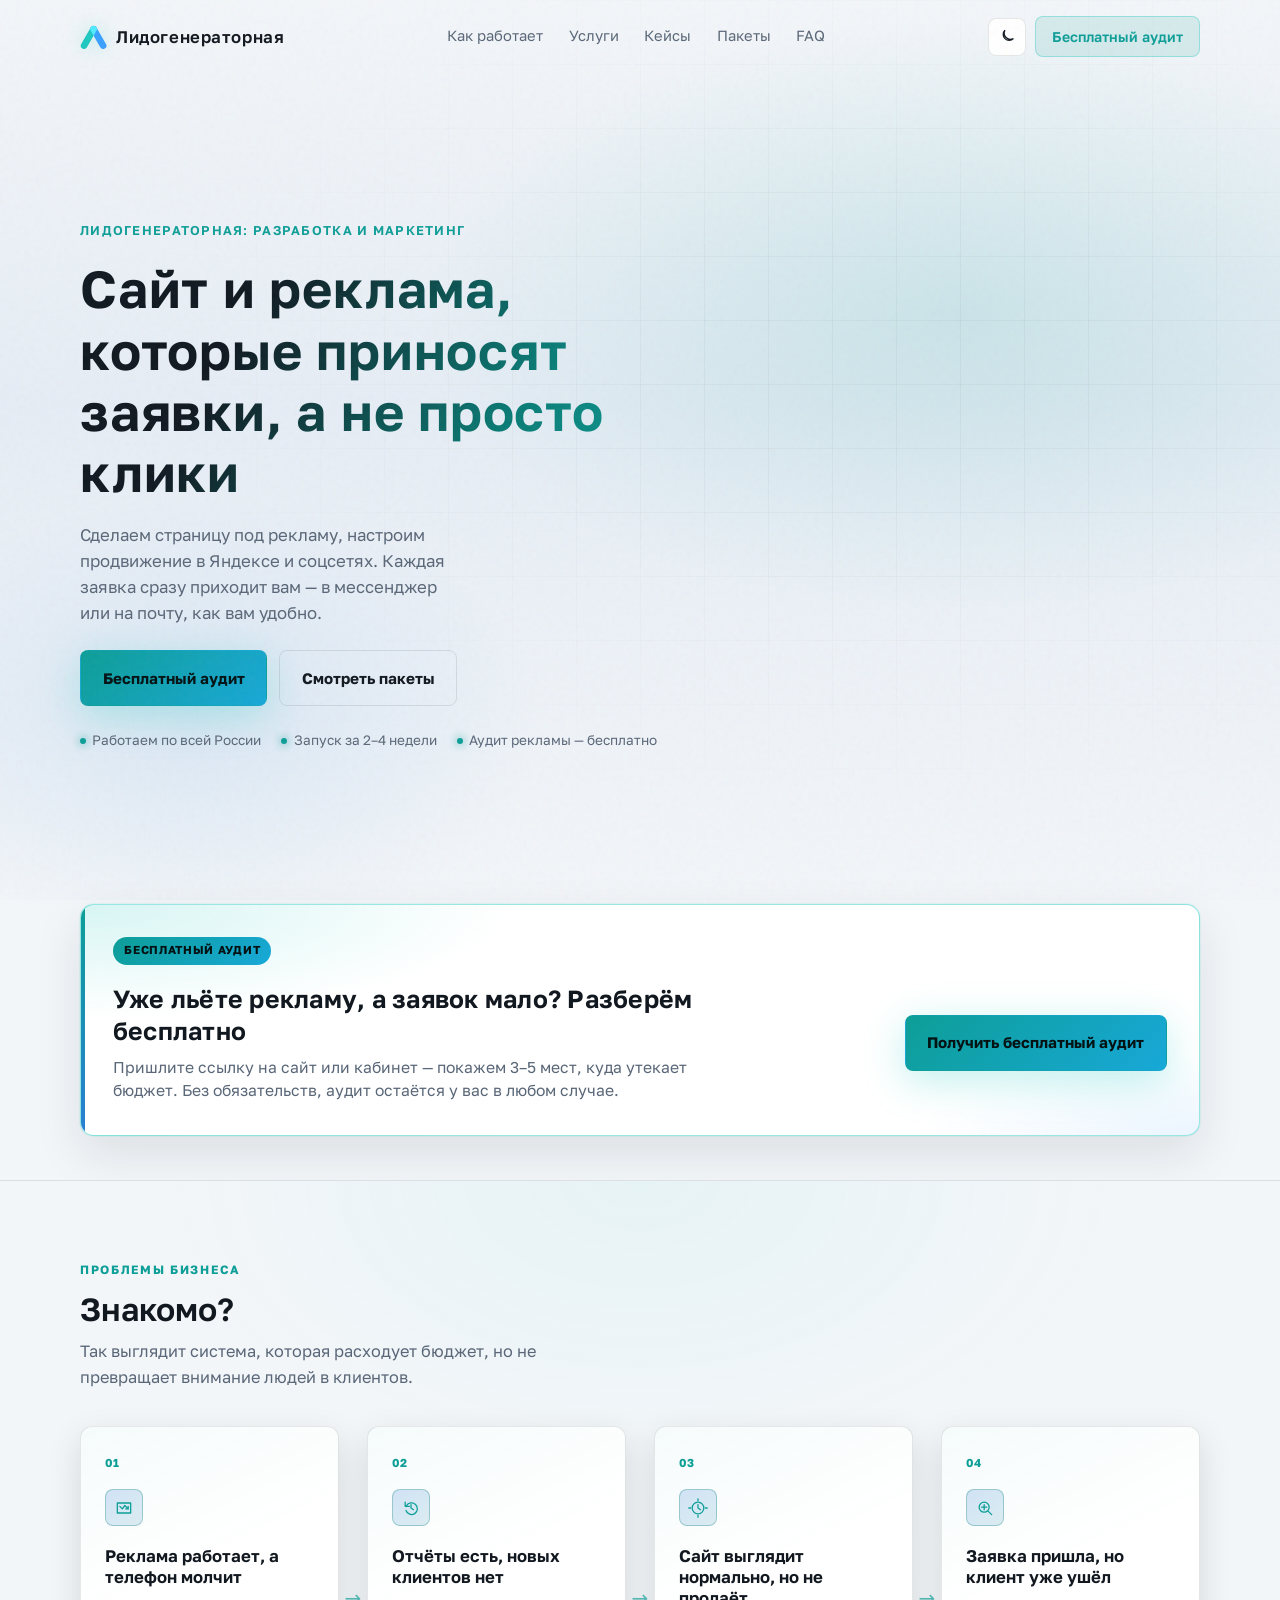
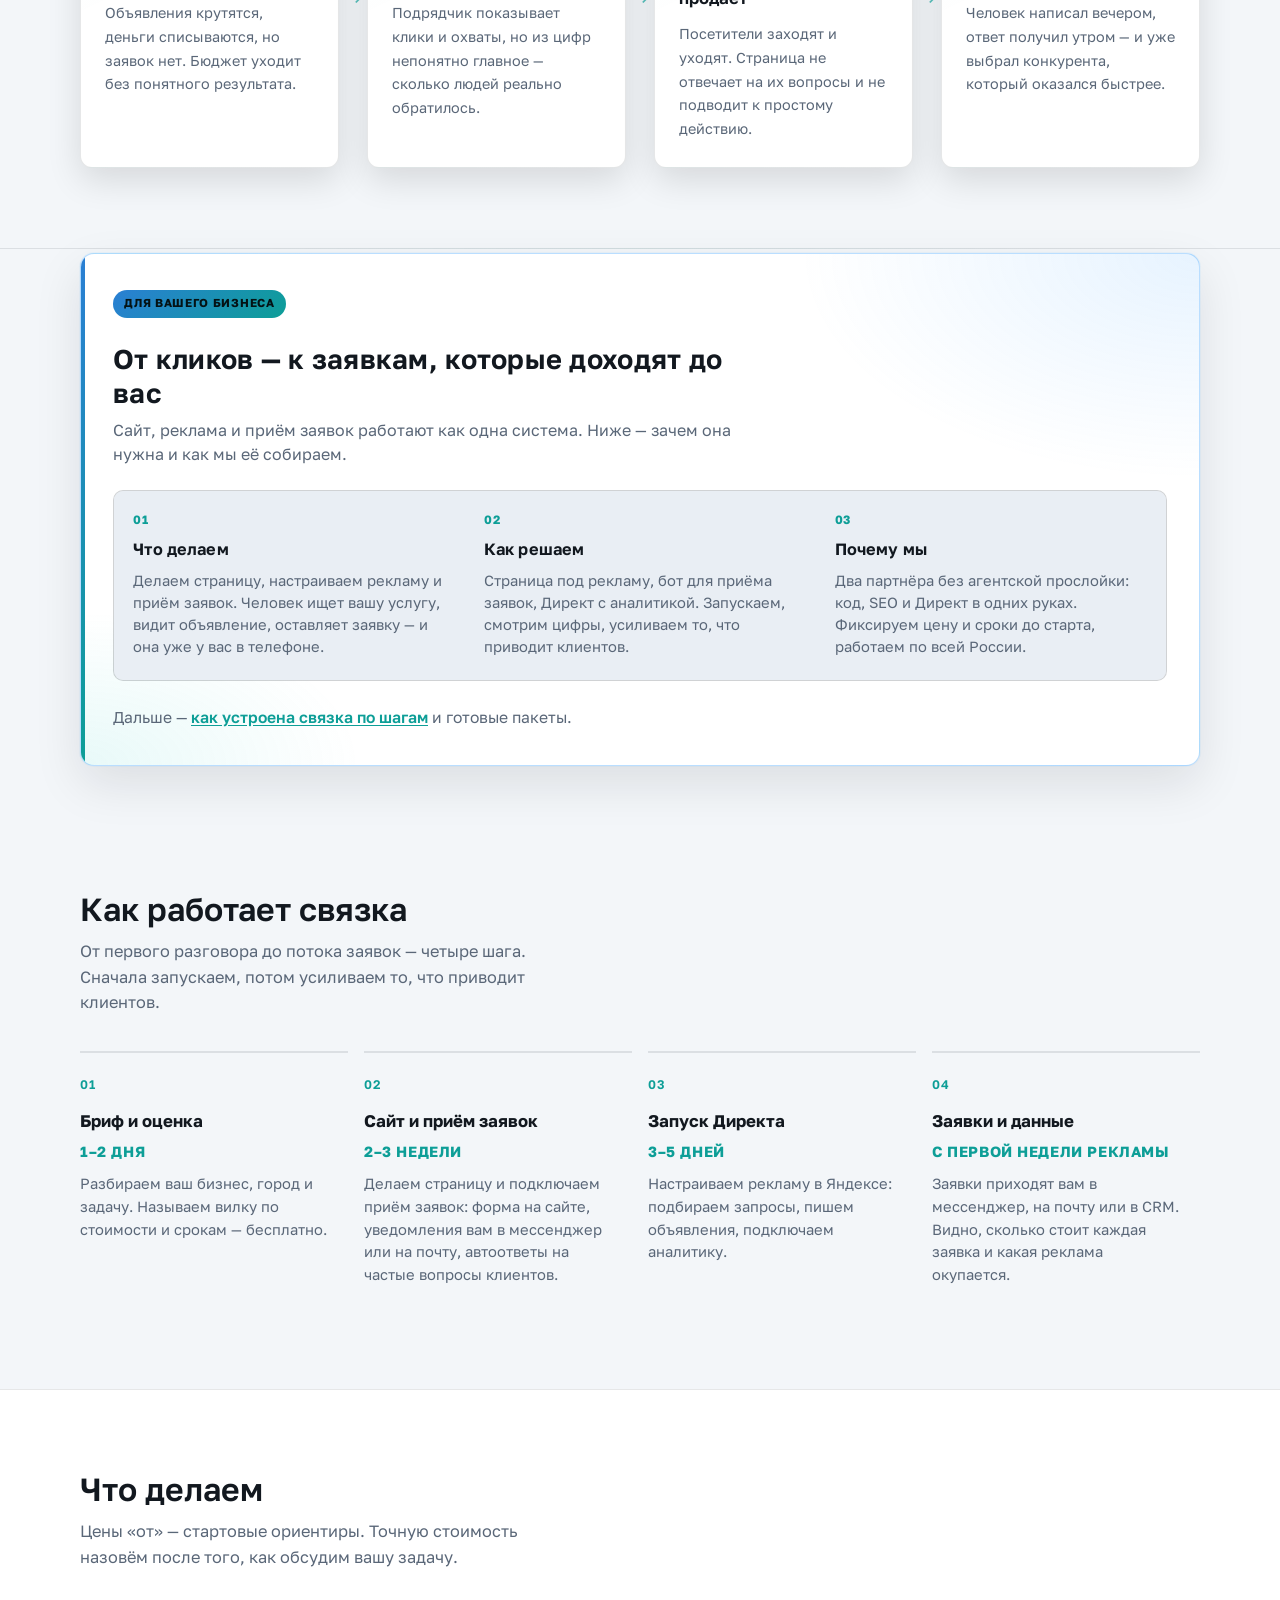
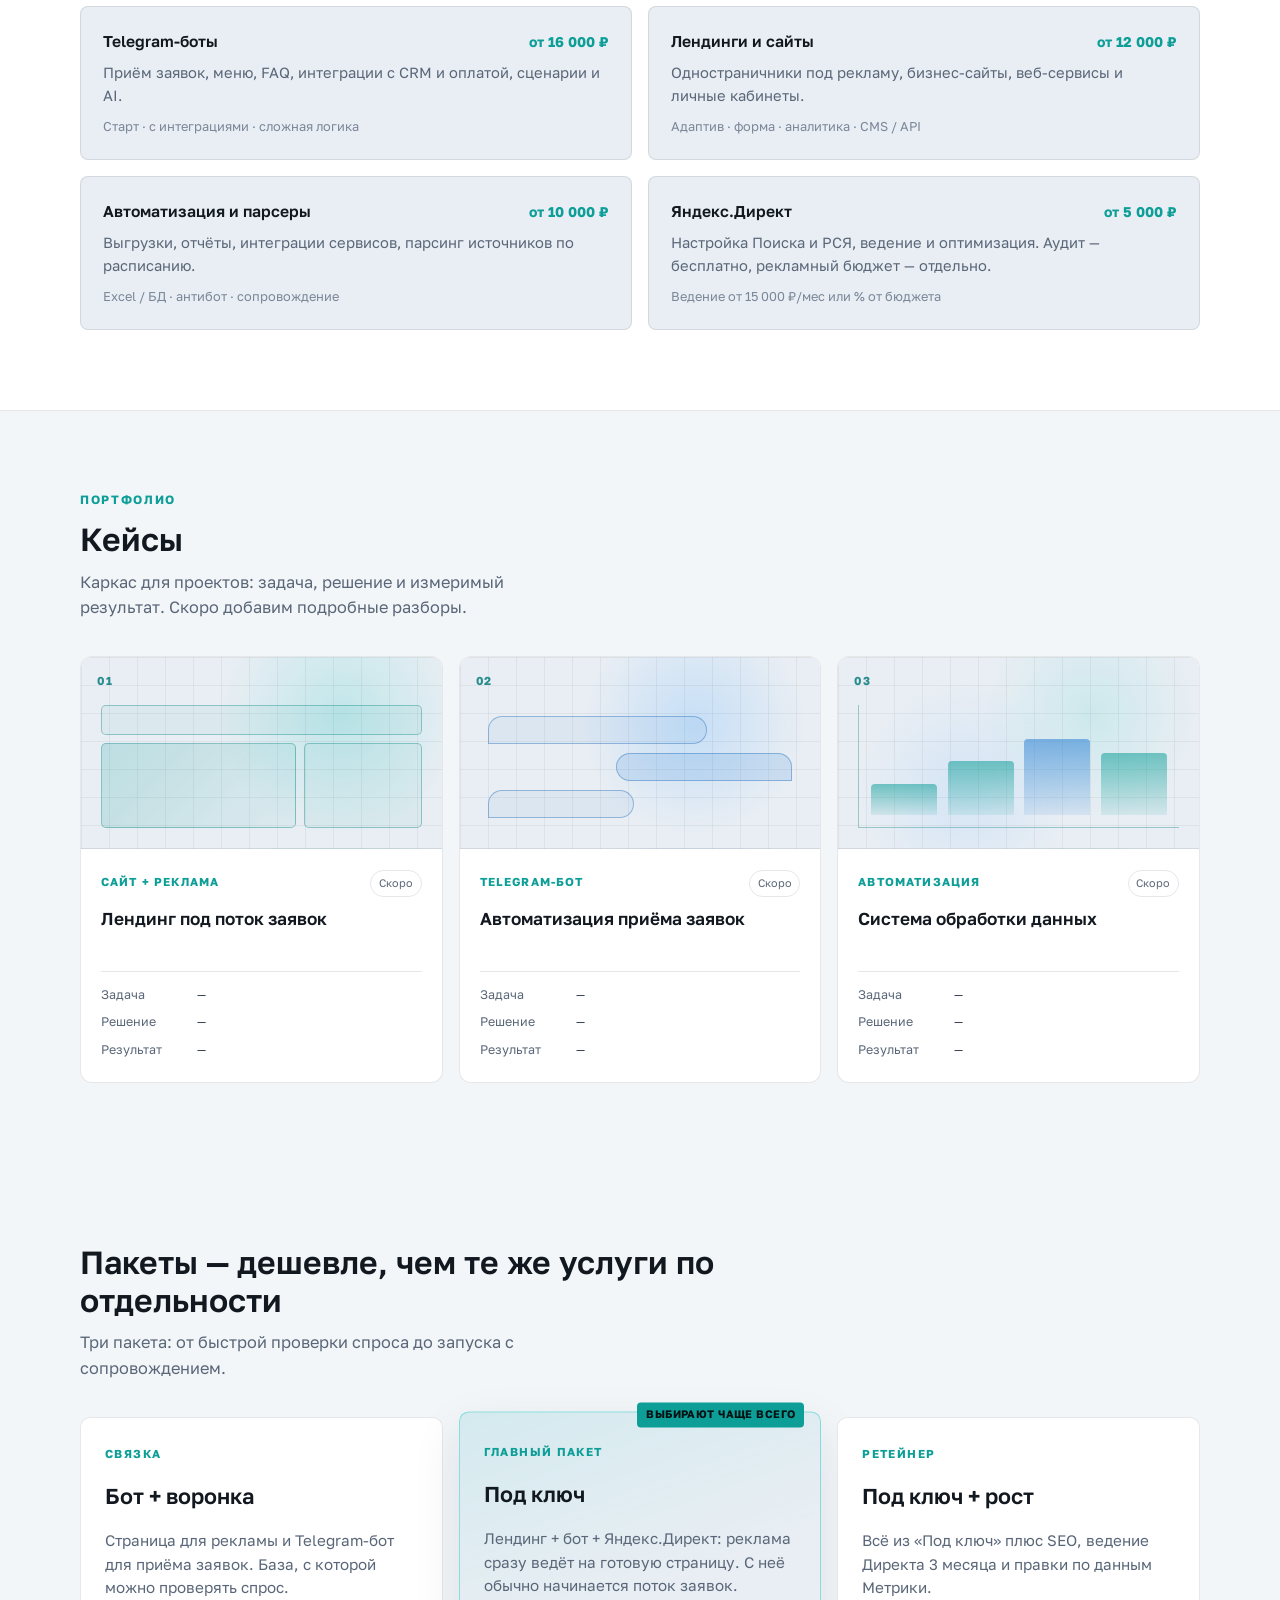
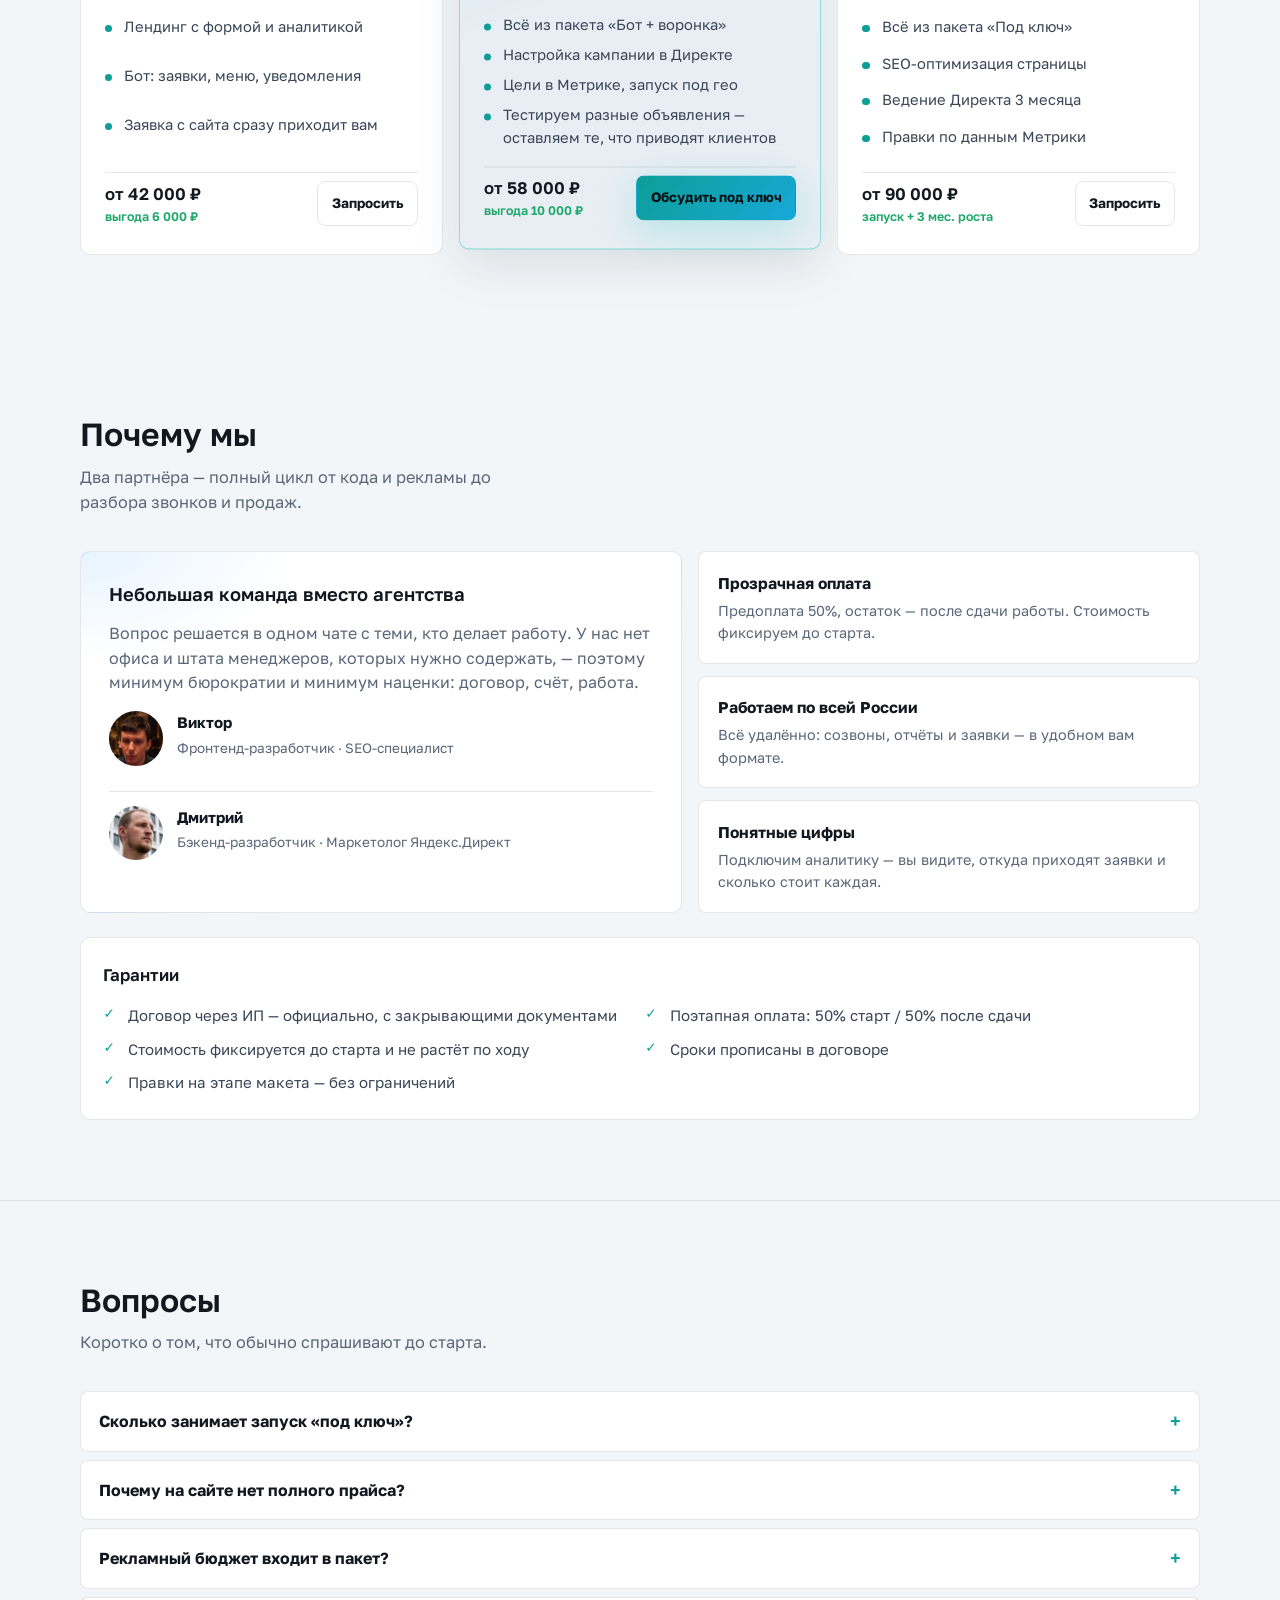
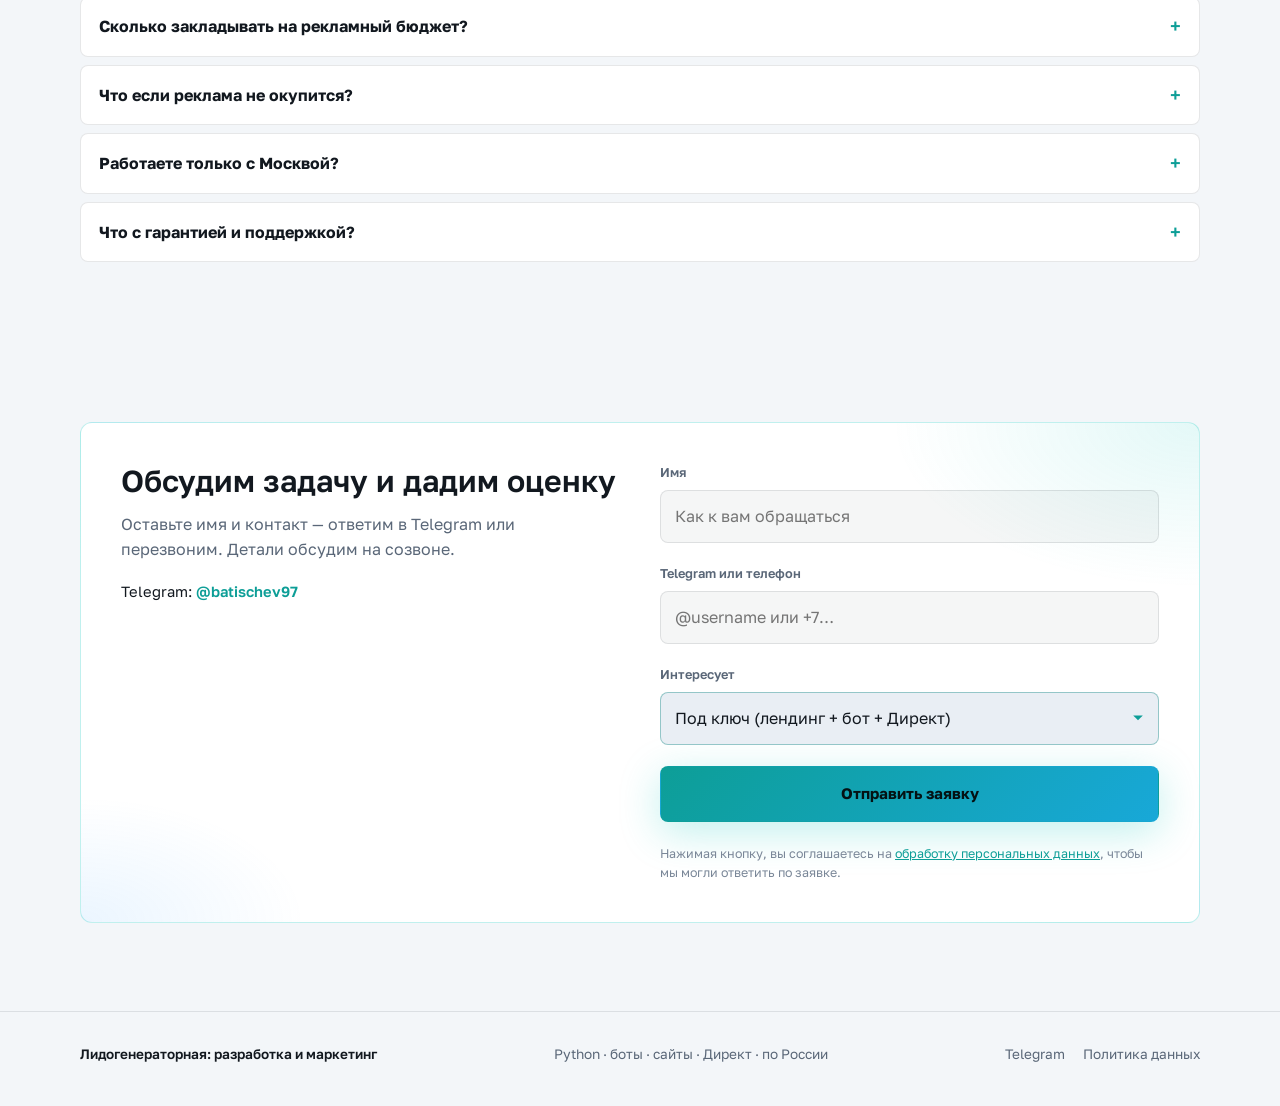
==== commit 40e8e063: "блок кейсы, блок боли клиента" ====
--- a/index.html
+++ b/index.html
@@ -254,6 +254,7 @@
       <nav class="nav__links" data-i18n-aria="nav.aria" aria-label="Разделы">
         <a href="#how" data-i18n="nav.how">Как работает</a>
         <a href="#services" data-i18n="nav.services">Услуги</a>
+        <a href="#cases">Кейсы</a>
         <a href="#packages" data-i18n="nav.packages">Пакеты</a>
         <a href="#faq" data-i18n="nav.faq">FAQ</a>
       </nav>
@@ -319,8 +320,72 @@
       </div>
     </section>
 
-    <!-- VALUE: что делаем / боли / как решаем / почему мы -->
-    <section class="value" id="pain" aria-labelledby="pain-title">
+    <!-- PAIN -->
+    <section class="familiar" id="pain" aria-labelledby="familiar-title">
+      <div class="wrap">
+        <div class="section-head reveal">
+          <p class="familiar__eyebrow">Проблемы бизнеса</p>
+          <h2 id="familiar-title">Знакомо?</h2>
+          <p>Так выглядит система, которая расходует бюджет, но не превращает внимание людей в клиентов.</p>
+        </div>
+
+        <div class="familiar__grid reveal">
+          <article class="familiar-card">
+            <span class="familiar-card__num">01</span>
+            <div class="familiar-card__icon" aria-hidden="true">
+              <svg viewBox="0 0 24 24" fill="none">
+                <path d="M4 6h16v12H4z"/>
+                <path d="m7 10 3 3 3-4 4 4"/>
+                <path d="M17 10v3h-3"/>
+              </svg>
+            </div>
+            <h3>Реклама работает, а телефон молчит</h3>
+            <p>Объявления крутятся, деньги списываются, но заявок нет. Бюджет уходит без понятного результата.</p>
+          </article>
+
+          <article class="familiar-card">
+            <span class="familiar-card__num">02</span>
+            <div class="familiar-card__icon" aria-hidden="true">
+              <svg viewBox="0 0 24 24" fill="none">
+                <path d="M5 5v5h5"/>
+                <path d="M6.5 9.5A7 7 0 1 1 6 15"/>
+                <path d="M12 8v4l3 2"/>
+              </svg>
+            </div>
+            <h3>Отчёты есть, новых клиентов нет</h3>
+            <p>Подрядчик показывает клики и охваты, но из цифр непонятно главное — сколько людей реально обратилось.</p>
+          </article>
+
+          <article class="familiar-card">
+            <span class="familiar-card__num">03</span>
+            <div class="familiar-card__icon" aria-hidden="true">
+              <svg viewBox="0 0 24 24" fill="none">
+                <circle cx="12" cy="12" r="7"/>
+                <path d="M12 8v4l3 2"/>
+                <path d="M12 3V1M12 23v-2M3 12H1M23 12h-2"/>
+              </svg>
+            </div>
+            <h3>Сайт выглядит нормально, но не продаёт</h3>
+            <p>Посетители заходят и уходят. Страница не отвечает на их вопросы и не подводит к простому действию.</p>
+          </article>
+
+          <article class="familiar-card">
+            <span class="familiar-card__num">04</span>
+            <div class="familiar-card__icon" aria-hidden="true">
+              <svg viewBox="0 0 24 24" fill="none">
+                <circle cx="11" cy="11" r="6"/>
+                <path d="m16 16 4 4M8 11h6M11 8v6"/>
+              </svg>
+            </div>
+            <h3>Заявка пришла, но клиент уже ушёл</h3>
+            <p>Человек написал вечером, ответ получил утром — и уже выбрал конкурента, который оказался быстрее.</p>
+          </article>
+        </div>
+      </div>
+    </section>
+
+    <!-- VALUE: что делаем / как решаем / почему мы -->
+    <section class="value" aria-labelledby="pain-title">
       <div class="wrap">
         <div class="value__panel reveal">
           <p class="value__badge" data-i18n="pain.badge">Для вашего бизнеса</p>
@@ -336,21 +401,11 @@
             </article>
             <article class="value__col">
               <span class="value__num" aria-hidden="true">02</span>
-              <h3 data-i18n="pain.pain.t">Знакомо?</h3>
-              <ul class="value__list">
-                <li data-i18n="pain.pain.1">Реклама крутится, деньги списываются — а телефон молчит</li>
-                <li data-i18n="pain.pain.2">Подрядчик присылает отчёты, но новых клиентов в них не видно</li>
-                <li data-i18n="pain.pain.3">Сайт есть и выглядит нормально — а заявок с него нет</li>
-                <li data-i18n="pain.pain.4">Клиент написал вечером, ответили утром — а он уже купил у других</li>
-              </ul>
-            </article>
-            <article class="value__col">
-              <span class="value__num" aria-hidden="true">03</span>
               <h3 data-i18n="pain.solve.t">Как решаем</h3>
               <p data-i18n="pain.solve.p">Страница под рекламу, бот для приёма заявок, Директ с аналитикой. Запускаем, смотрим цифры, усиливаем то, что приводит клиентов.</p>
             </article>
             <article class="value__col">
-              <span class="value__num" aria-hidden="true">04</span>
+              <span class="value__num" aria-hidden="true">03</span>
               <h3 data-i18n="pain.why.t">Почему мы</h3>
               <p data-i18n="pain.why.p">Два партнёра без агентской прослойки: код, SEO и Директ в одних руках. Фиксируем цену и сроки до старта, работаем по всей России.</p>
             </article>
@@ -431,6 +486,82 @@
             </div>
             <p data-i18n="svc.4.p">Настройка Поиска и РСЯ, ведение и оптимизация. Аудит — бесплатно, рекламный бюджет — отдельно.</p>
             <span class="service__note" data-i18n="svc.4.note">Ведение от 15 000 ₽/мес или % от бюджета</span>
+          </article>
+        </div>
+      </div>
+    </section>
+
+    <!-- CASES -->
+    <section class="cases" id="cases" aria-labelledby="cases-title">
+      <div class="wrap">
+        <div class="section-head reveal">
+          <p class="cases__eyebrow">Портфолио</p>
+          <h2 id="cases-title">Кейсы</h2>
+          <p>Каркас для проектов: задача, решение и измеримый результат. Скоро добавим подробные разборы.</p>
+        </div>
+
+        <div class="cases__grid reveal">
+          <article class="case-card">
+            <div class="case-card__visual" aria-hidden="true">
+              <span class="case-card__index">01</span>
+              <div class="case-card__mock case-card__mock--site">
+                <span></span><span></span><span></span>
+              </div>
+            </div>
+            <div class="case-card__body">
+              <div class="case-card__top">
+                <p class="case-card__type">Сайт + реклама</p>
+                <span class="case-card__status">Скоро</span>
+              </div>
+              <h3>Лендинг под поток заявок</h3>
+              <dl class="case-card__facts">
+                <div><dt>Задача</dt><dd>—</dd></div>
+                <div><dt>Решение</dt><dd>—</dd></div>
+                <div><dt>Результат</dt><dd>—</dd></div>
+              </dl>
+            </div>
+          </article>
+
+          <article class="case-card">
+            <div class="case-card__visual case-card__visual--blue" aria-hidden="true">
+              <span class="case-card__index">02</span>
+              <div class="case-card__mock case-card__mock--bot">
+                <span></span><span></span><span></span>
+              </div>
+            </div>
+            <div class="case-card__body">
+              <div class="case-card__top">
+                <p class="case-card__type">Telegram-бот</p>
+                <span class="case-card__status">Скоро</span>
+              </div>
+              <h3>Автоматизация приёма заявок</h3>
+              <dl class="case-card__facts">
+                <div><dt>Задача</dt><dd>—</dd></div>
+                <div><dt>Решение</dt><dd>—</dd></div>
+                <div><dt>Результат</dt><dd>—</dd></div>
+              </dl>
+            </div>
+          </article>
+
+          <article class="case-card">
+            <div class="case-card__visual case-card__visual--mix" aria-hidden="true">
+              <span class="case-card__index">03</span>
+              <div class="case-card__mock case-card__mock--data">
+                <span></span><span></span><span></span><span></span>
+              </div>
+            </div>
+            <div class="case-card__body">
+              <div class="case-card__top">
+                <p class="case-card__type">Автоматизация</p>
+                <span class="case-card__status">Скоро</span>
+              </div>
+              <h3>Система обработки данных</h3>
+              <dl class="case-card__facts">
+                <div><dt>Задача</dt><dd>—</dd></div>
+                <div><dt>Решение</dt><dd>—</dd></div>
+                <div><dt>Результат</dt><dd>—</dd></div>
+              </dl>
+            </div>
           </article>
         </div>
       </div>
@@ -661,6 +792,22 @@
     </section>
   </main>
 
+  <div class="modal" id="contact-modal" hidden role="dialog" aria-modal="true" aria-labelledby="modal-title">
+    <div class="modal__backdrop" data-modal-close></div>
+    <div class="modal__panel">
+      <button class="modal__close" type="button" data-modal-close aria-label="Закрыть">&times;</button>
+      <p class="panel__badge">Свяжемся сами</p>
+      <h3 id="modal-title">Оставьте номер или Telegram</h3>
+      <p class="modal__text">Перезвоним или напишем — обсудим задачу.</p>
+      <form class="modal__form" id="modal-form" novalidate>
+        <input id="modal-contact" name="contact" type="text" required placeholder="+7… или @username" autocomplete="tel" aria-label="Телефон или Telegram">
+        <button class="btn btn--primary" type="submit">Свяжитесь со мной</button>
+      </form>
+      <div class="modal__success" hidden>Принято! Свяжемся в ближайшее время.</div>
+      <p class="form__hint">Нажимая кнопку, вы соглашаетесь на <a href="privacy.html">обработку персональных данных</a>.</p>
+    </div>
+  </div>
+
   <a class="sticky-cta" id="sticky-cta" href="#audit" hidden data-i18n="sticky">Бесплатный аудит</a>
 
   <footer>
--- a/style/index.css
+++ b/style/index.css
@@ -508,7 +508,116 @@
   flex-shrink: 0;
 }
 
-/* Value map: что делаем / боли / как решаем / почему мы */
+/* Familiar problems */
+.familiar {
+  border-block: 1px solid var(--line);
+  background:
+    radial-gradient(ellipse 55% 65% at 50% 0%, rgba(30, 200, 192, 0.06), transparent 68%),
+    var(--bg);
+}
+.familiar__eyebrow {
+  margin-bottom: 0.65rem;
+  color: var(--accent) !important;
+  font-size: 0.75rem !important;
+  font-weight: 700;
+  letter-spacing: 0.14em;
+  text-transform: uppercase;
+}
+.familiar__grid {
+  display: grid;
+  gap: 1.5rem;
+}
+.familiar-card {
+  position: relative;
+  min-width: 0;
+  min-height: 20rem;
+  padding: 1.75rem 1.5rem 1.6rem;
+  border: 1px solid var(--line);
+  border-radius: 12px;
+  background:
+    linear-gradient(155deg, color-mix(in srgb, var(--accent) 4%, transparent), transparent 42%),
+    var(--bg-elev);
+  box-shadow: 0 12px 34px rgba(0, 0, 0, 0.12);
+  transition:
+    transform 0.3s var(--ease),
+    border-color 0.3s var(--ease),
+    background 0.3s var(--ease);
+}
+.familiar-card:hover {
+  transform: translateY(-4px);
+  border-color: color-mix(in srgb, var(--accent) 36%, var(--line));
+  background:
+    linear-gradient(155deg, color-mix(in srgb, var(--accent) 8%, transparent), transparent 48%),
+    var(--bg-elev);
+}
+.familiar-card__num {
+  display: block;
+  margin-bottom: 1rem;
+  color: var(--accent);
+  font-family: var(--font-display);
+  font-size: 0.72rem;
+  font-weight: 700;
+  letter-spacing: 0.12em;
+}
+.familiar-card__icon {
+  display: grid;
+  width: 2.35rem;
+  height: 2.35rem;
+  margin-bottom: 1.2rem;
+  place-items: center;
+  border: 1px solid color-mix(in srgb, var(--accent) 24%, var(--line));
+  border-radius: 8px;
+  background:
+    linear-gradient(145deg, rgba(58, 160, 255, 0.14), rgba(30, 200, 192, 0.07)),
+    var(--bg-soft);
+  color: var(--accent);
+}
+.familiar-card__icon svg {
+  width: 1.25rem;
+  height: 1.25rem;
+  stroke: currentColor;
+  stroke-width: 1.55;
+  stroke-linecap: round;
+  stroke-linejoin: round;
+}
+.familiar-card h3 {
+  margin-bottom: 0.85rem;
+  font-family: var(--font-display);
+  font-size: 1.05rem;
+  font-weight: 650;
+  line-height: 1.25;
+}
+.familiar-card p {
+  color: var(--muted);
+  font-size: 0.9rem;
+  line-height: 1.65;
+}
+@media (min-width: 620px) {
+  .familiar__grid {
+    grid-template-columns: repeat(2, minmax(0, 1fr));
+  }
+}
+@media (min-width: 980px) {
+  .familiar__grid {
+    grid-template-columns: repeat(4, minmax(0, 1fr));
+    gap: 1.75rem;
+  }
+  .familiar-card:not(:last-child)::after {
+    content: "→";
+    position: absolute;
+    z-index: 2;
+    top: 50%;
+    right: -1.35rem;
+    width: 0.95rem;
+    color: color-mix(in srgb, var(--accent) 68%, transparent);
+    font-size: 1.25rem;
+    line-height: 1;
+    text-align: center;
+    transform: translateY(-50%);
+  }
+}
+
+/* Value map: что делаем / как решаем / почему мы */
 .value {
   padding: 0.25rem 0 2.75rem;
 }
@@ -576,7 +685,7 @@
   background: var(--line);
 }
 @media (min-width: 860px) {
-  .value__grid { grid-template-columns: repeat(4, 1fr); }
+  .value__grid { grid-template-columns: repeat(3, 1fr); }
 }
 @media (min-width: 560px) and (max-width: 859.98px) {
   .value__grid { grid-template-columns: 1fr 1fr; }
@@ -607,29 +716,6 @@
   font-size: 0.92rem;
   line-height: 1.5;
   margin: 0;
-}
-.value__list {
-  display: grid;
-  gap: 0.4rem;
-  margin: 0.15rem 0 0;
-  padding: 0;
-}
-.value__list li {
-  position: relative;
-  padding-left: 1rem;
-  color: var(--ink-soft);
-  font-size: 0.92rem;
-  line-height: 1.4;
-}
-.value__list li::before {
-  content: "";
-  position: absolute;
-  left: 0;
-  top: 0.55rem;
-  width: 0.4rem;
-  height: 0.4rem;
-  border-radius: 50%;
-  background: var(--accent-2);
 }
 .value__foot {
   margin: 0;
@@ -740,6 +826,195 @@
   font-size: 0.8rem;
   color: var(--muted-2);
 }
+
+/* Cases */
+.cases {
+  overflow: hidden;
+}
+.cases__eyebrow {
+  margin-bottom: 0.65rem;
+  color: var(--accent) !important;
+  font-size: 0.75rem !important;
+  font-weight: 700;
+  letter-spacing: 0.14em;
+  text-transform: uppercase;
+}
+.cases__grid {
+  display: grid;
+  gap: 1rem;
+}
+@media (min-width: 720px) {
+  .cases__grid {
+    grid-template-columns: repeat(3, minmax(0, 1fr));
+  }
+}
+.case-card {
+  min-width: 0;
+  overflow: hidden;
+  border: 1px solid var(--line);
+  border-radius: 12px;
+  background: var(--bg-elev);
+  transition:
+    transform 0.3s var(--ease),
+    border-color 0.3s var(--ease),
+    box-shadow 0.3s var(--ease);
+}
+.case-card:hover {
+  transform: translateY(-4px);
+  border-color: color-mix(in srgb, var(--accent) 42%, var(--line));
+  box-shadow: var(--shadow-elev);
+}
+.case-card__visual {
+  position: relative;
+  min-height: 12rem;
+  overflow: hidden;
+  border-bottom: 1px solid var(--line);
+  background:
+    linear-gradient(var(--grid-line) 1px, transparent 1px),
+    linear-gradient(90deg, var(--grid-line) 1px, transparent 1px),
+    radial-gradient(circle at 72% 30%, rgba(30, 200, 192, 0.2), transparent 42%),
+    var(--bg-soft);
+  background-size: 28px 28px, 28px 28px, auto, auto;
+}
+.case-card__visual--blue {
+  background:
+    linear-gradient(var(--grid-line) 1px, transparent 1px),
+    linear-gradient(90deg, var(--grid-line) 1px, transparent 1px),
+    radial-gradient(circle at 65% 35%, rgba(58, 160, 255, 0.2), transparent 42%),
+    var(--bg-soft);
+  background-size: 28px 28px, 28px 28px, auto, auto;
+}
+.case-card__visual--mix {
+  background:
+    linear-gradient(var(--grid-line) 1px, transparent 1px),
+    linear-gradient(90deg, var(--grid-line) 1px, transparent 1px),
+    radial-gradient(circle at 70% 30%, rgba(30, 200, 192, 0.14), transparent 38%),
+    radial-gradient(circle at 35% 70%, rgba(58, 160, 255, 0.12), transparent 40%),
+    var(--bg-soft);
+  background-size: 28px 28px, 28px 28px, auto, auto, auto;
+}
+.case-card__index {
+  position: absolute;
+  top: 1rem;
+  left: 1rem;
+  color: color-mix(in srgb, var(--accent) 65%, var(--muted));
+  font-family: var(--font-display);
+  font-size: 0.72rem;
+  font-weight: 700;
+  letter-spacing: 0.14em;
+}
+.case-card__mock {
+  position: absolute;
+  inset: 3rem 1.25rem 1.25rem;
+}
+.case-card__mock--site {
+  display: grid;
+  grid-template-columns: 1.25fr 0.75fr;
+  grid-template-rows: 0.35fr 1fr;
+  gap: 0.5rem;
+}
+.case-card__mock--site span {
+  border: 1px solid color-mix(in srgb, var(--accent) 32%, var(--line));
+  border-radius: 5px;
+  background: color-mix(in srgb, var(--accent) 6%, transparent);
+}
+.case-card__mock--site span:first-child {
+  grid-column: 1 / -1;
+}
+.case-card__mock--site span:nth-child(2) {
+  background:
+    linear-gradient(135deg, color-mix(in srgb, var(--accent) 16%, transparent), transparent),
+    color-mix(in srgb, var(--accent) 5%, transparent);
+}
+.case-card__mock--bot {
+  display: grid;
+  align-content: center;
+  gap: 0.55rem;
+  padding-inline: 0.5rem;
+}
+.case-card__mock--bot span {
+  width: 72%;
+  height: 1.75rem;
+  border: 1px solid color-mix(in srgb, var(--accent-2) 36%, var(--line));
+  border-radius: 999px 999px 999px 4px;
+  background: color-mix(in srgb, var(--accent-2) 7%, transparent);
+}
+.case-card__mock--bot span:nth-child(2) {
+  width: 58%;
+  margin-left: auto;
+  border-radius: 999px 999px 4px;
+  background: color-mix(in srgb, var(--accent-2) 15%, transparent);
+}
+.case-card__mock--bot span:nth-child(3) {
+  width: 48%;
+}
+.case-card__mock--data {
+  display: flex;
+  align-items: end;
+  gap: 0.65rem;
+  padding: 0.75rem;
+  border-left: 1px solid color-mix(in srgb, var(--accent) 30%, var(--line));
+  border-bottom: 1px solid color-mix(in srgb, var(--accent) 30%, var(--line));
+}
+.case-card__mock--data span {
+  flex: 1;
+  height: 32%;
+  border-radius: 4px 4px 0 0;
+  background: linear-gradient(180deg, var(--accent), color-mix(in srgb, var(--accent) 18%, transparent));
+  opacity: 0.55;
+}
+.case-card__mock--data span:nth-child(2) { height: 55%; }
+.case-card__mock--data span:nth-child(3) {
+  height: 78%;
+  background: linear-gradient(180deg, var(--accent-2), color-mix(in srgb, var(--accent-2) 18%, transparent));
+}
+.case-card__mock--data span:nth-child(4) { height: 64%; }
+.case-card__body {
+  padding: 1.3rem 1.25rem 1.4rem;
+}
+.case-card__top {
+  display: flex;
+  align-items: center;
+  justify-content: space-between;
+  gap: 0.75rem;
+  margin-bottom: 0.65rem;
+}
+.case-card__type {
+  color: var(--accent);
+  font-size: 0.72rem;
+  font-weight: 700;
+  letter-spacing: 0.1em;
+  text-transform: uppercase;
+}
+.case-card__status {
+  padding: 0.24rem 0.48rem;
+  border: 1px solid var(--line);
+  border-radius: 999px;
+  color: var(--muted);
+  font-size: 0.68rem;
+}
+.case-card h3 {
+  min-height: 2.8em;
+  margin-bottom: 1rem;
+  font-family: var(--font-display);
+  font-size: 1.08rem;
+  font-weight: 600;
+  line-height: 1.35;
+}
+.case-card__facts {
+  display: grid;
+  gap: 0.5rem;
+  padding-top: 0.8rem;
+  border-top: 1px solid var(--line);
+}
+.case-card__facts div {
+  display: grid;
+  grid-template-columns: 5.5rem 1fr;
+  gap: 0.5rem;
+  font-size: 0.78rem;
+}
+.case-card__facts dt { color: var(--muted); }
+.case-card__facts dd { color: var(--ink-soft); }
 
 /* Packages */
 .packages__grid {
@@ -1367,6 +1642,7 @@
 #pain,
 #how,
 #services,
+#cases,
 #packages,
 #why,
 #faq,
@@ -1377,6 +1653,85 @@
 @media (max-width: 360px) {
   .nav__cta { font-size: 0.68rem; padding: 0.38rem 0.45rem; }
   .logo { font-size: 0.64rem; }
+}
+
+.panel__badge {
+  display: inline-flex;
+  align-items: center;
+  width: fit-content;
+  padding: 0.32rem 0.7rem;
+  border-radius: 999px;
+  font-size: 0.72rem;
+  font-weight: 700;
+  letter-spacing: 0.06em;
+  text-transform: uppercase;
+  color: var(--btn-on-accent);
+  background: linear-gradient(135deg, var(--accent), #18a8d8);
+  margin-bottom: 1.15rem;
+}
+.modal {
+  position: fixed;
+  inset: 0;
+  z-index: 90;
+  display: grid;
+  place-items: center;
+  padding: 1rem;
+}
+.modal[hidden] { display: none; }
+.modal__backdrop {
+  position: absolute;
+  inset: 0;
+  background: rgba(4, 8, 12, 0.6);
+  backdrop-filter: blur(4px);
+}
+.modal__panel {
+  position: relative;
+  width: min(100%, 420px);
+  background: var(--bg-elev);
+  border: 1px solid var(--line);
+  border-radius: 14px;
+  padding: 1.8rem;
+  box-shadow: var(--shadow-elev);
+  animation: modalIn 0.3s var(--ease);
+}
+.modal__close {
+  position: absolute;
+  top: 0.55rem;
+  right: 0.55rem;
+  width: 2.3rem;
+  height: 2.3rem;
+  border: 0;
+  background: transparent;
+  font-size: 1.5rem;
+  line-height: 1;
+  color: var(--muted);
+  cursor: pointer;
+}
+.modal__close:hover { color: var(--ink); }
+.modal__panel h3 {
+  font-family: var(--font-display);
+  font-size: 1.35rem;
+  margin: 0.5rem 0 0.35rem;
+}
+.modal__text { color: var(--muted); margin-bottom: 1rem; }
+.modal__form { display: grid; gap: 0.7rem; }
+.modal__form input {
+  width: 100%;
+  padding: 0.85rem 0.95rem;
+  border: 1px solid var(--line);
+  border-radius: var(--radius);
+  background: var(--input-bg);
+  color: var(--ink);
+}
+.modal__form input:focus {
+  outline: none;
+  border-color: var(--accent);
+}
+.modal__success { color: var(--ok); font-weight: 600; padding: 0.6rem 0; }
+.modal .form__hint { margin-top: 0.8rem; }
+body.modal-open { overflow: hidden; }
+@keyframes modalIn {
+  from { opacity: 0; transform: translateY(14px) scale(0.98); }
 }
 
 @media (prefers-reduced-motion: reduce) {
@@ -1390,5 +1745,6 @@
     transform: none !important;
     filter: none !important;
   }
+  .modal__panel { animation: none; }
 }
   
